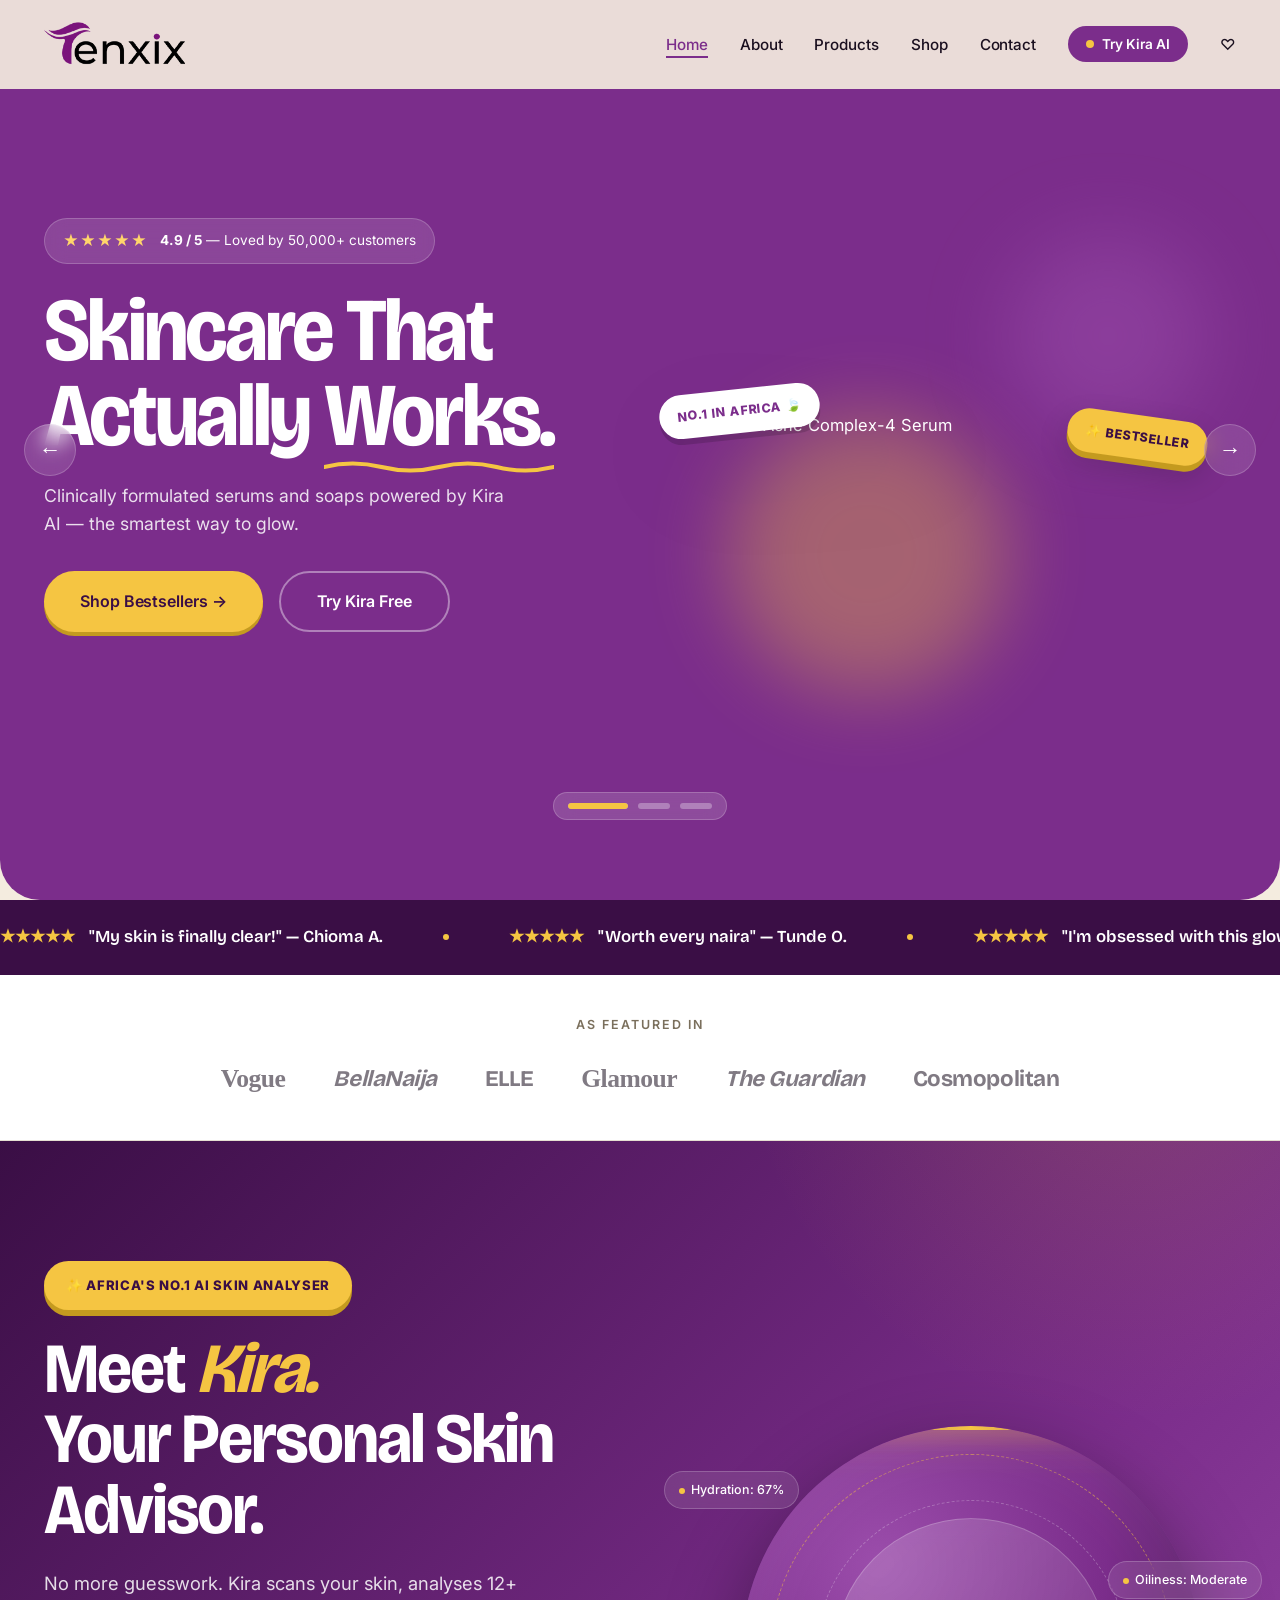
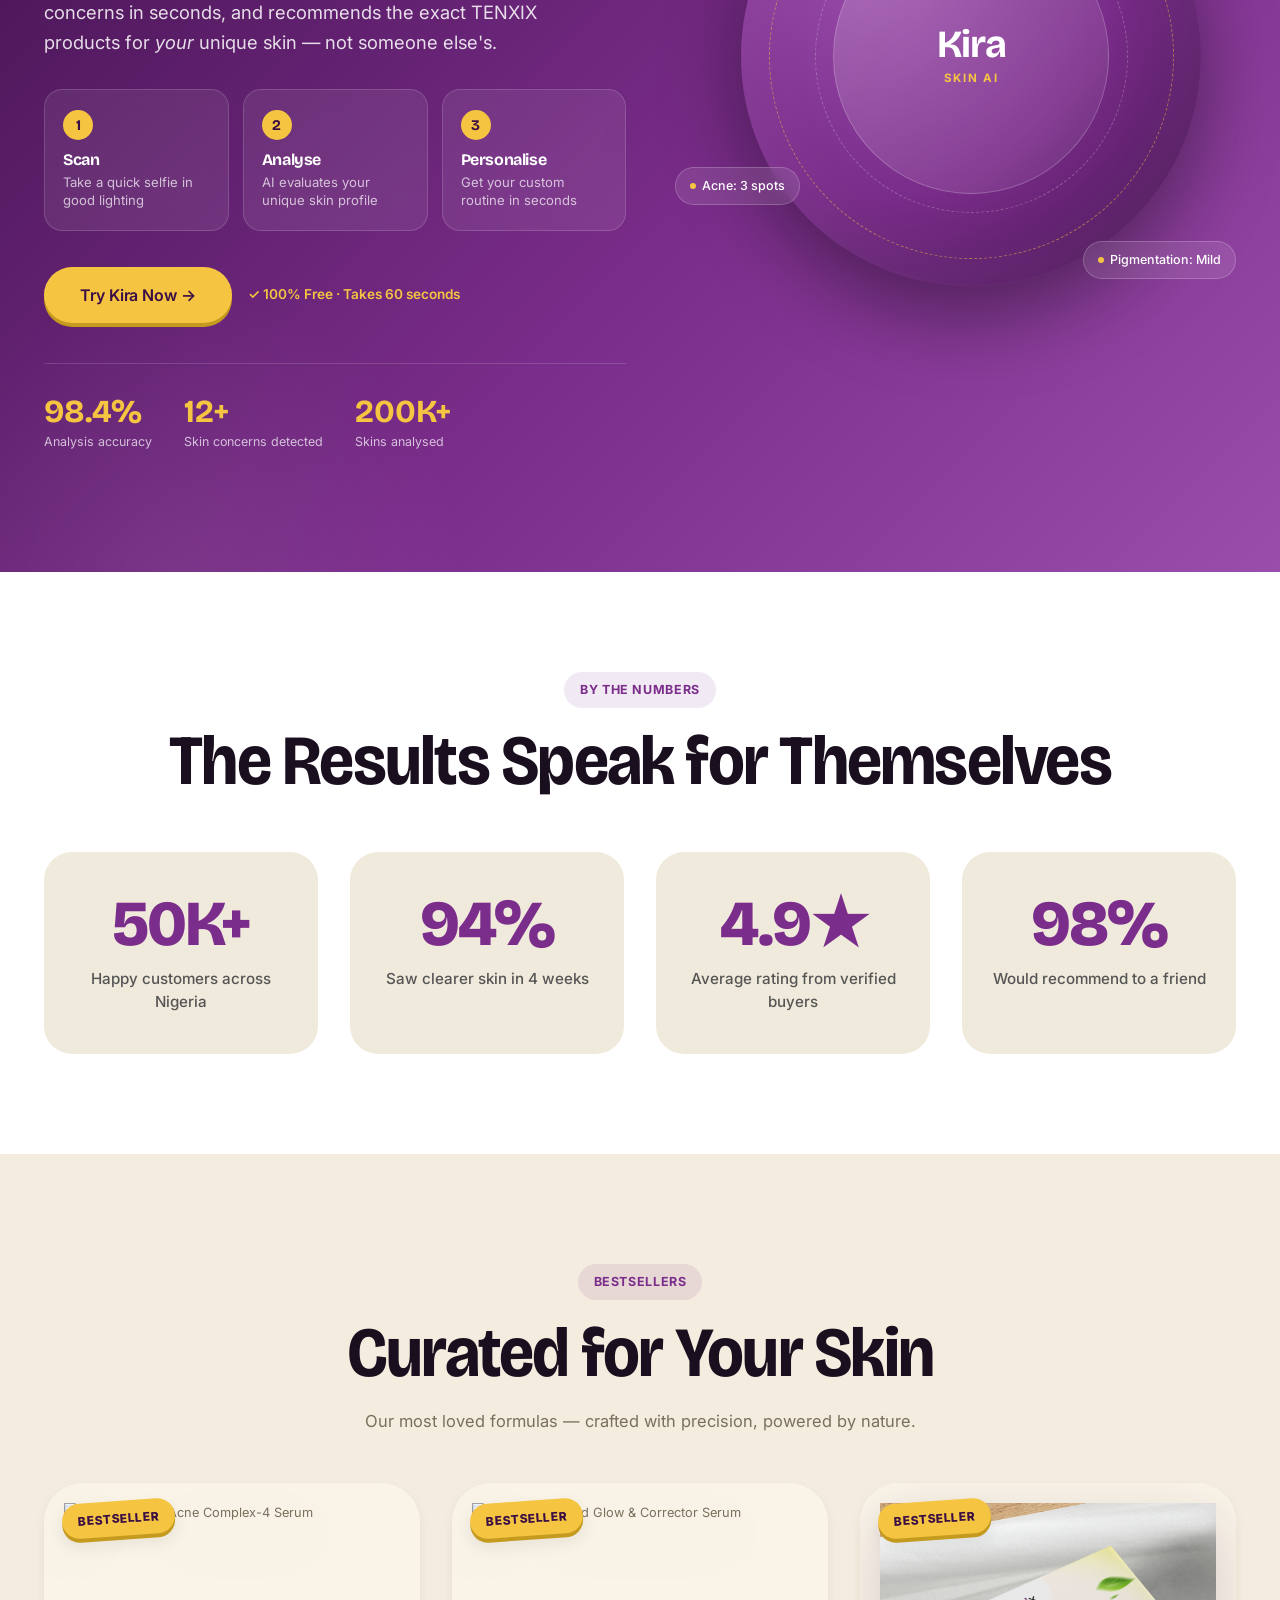
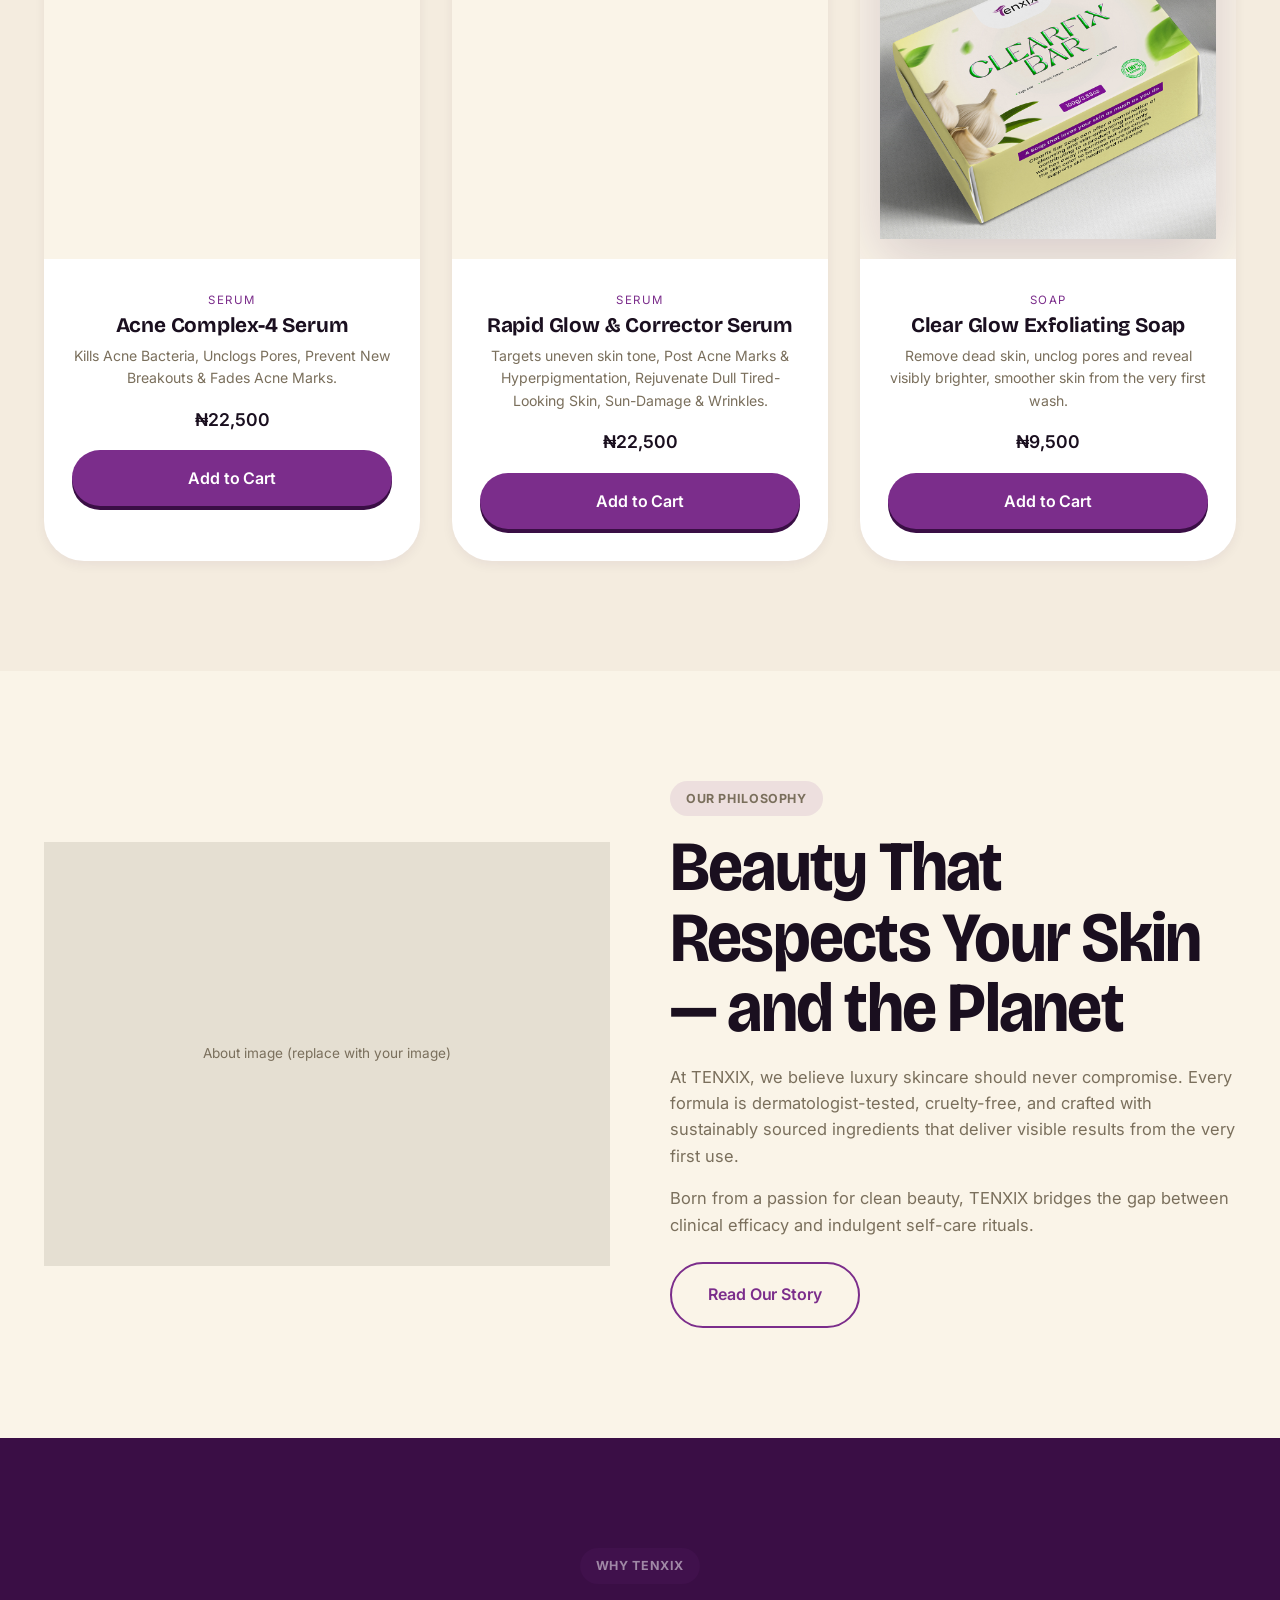
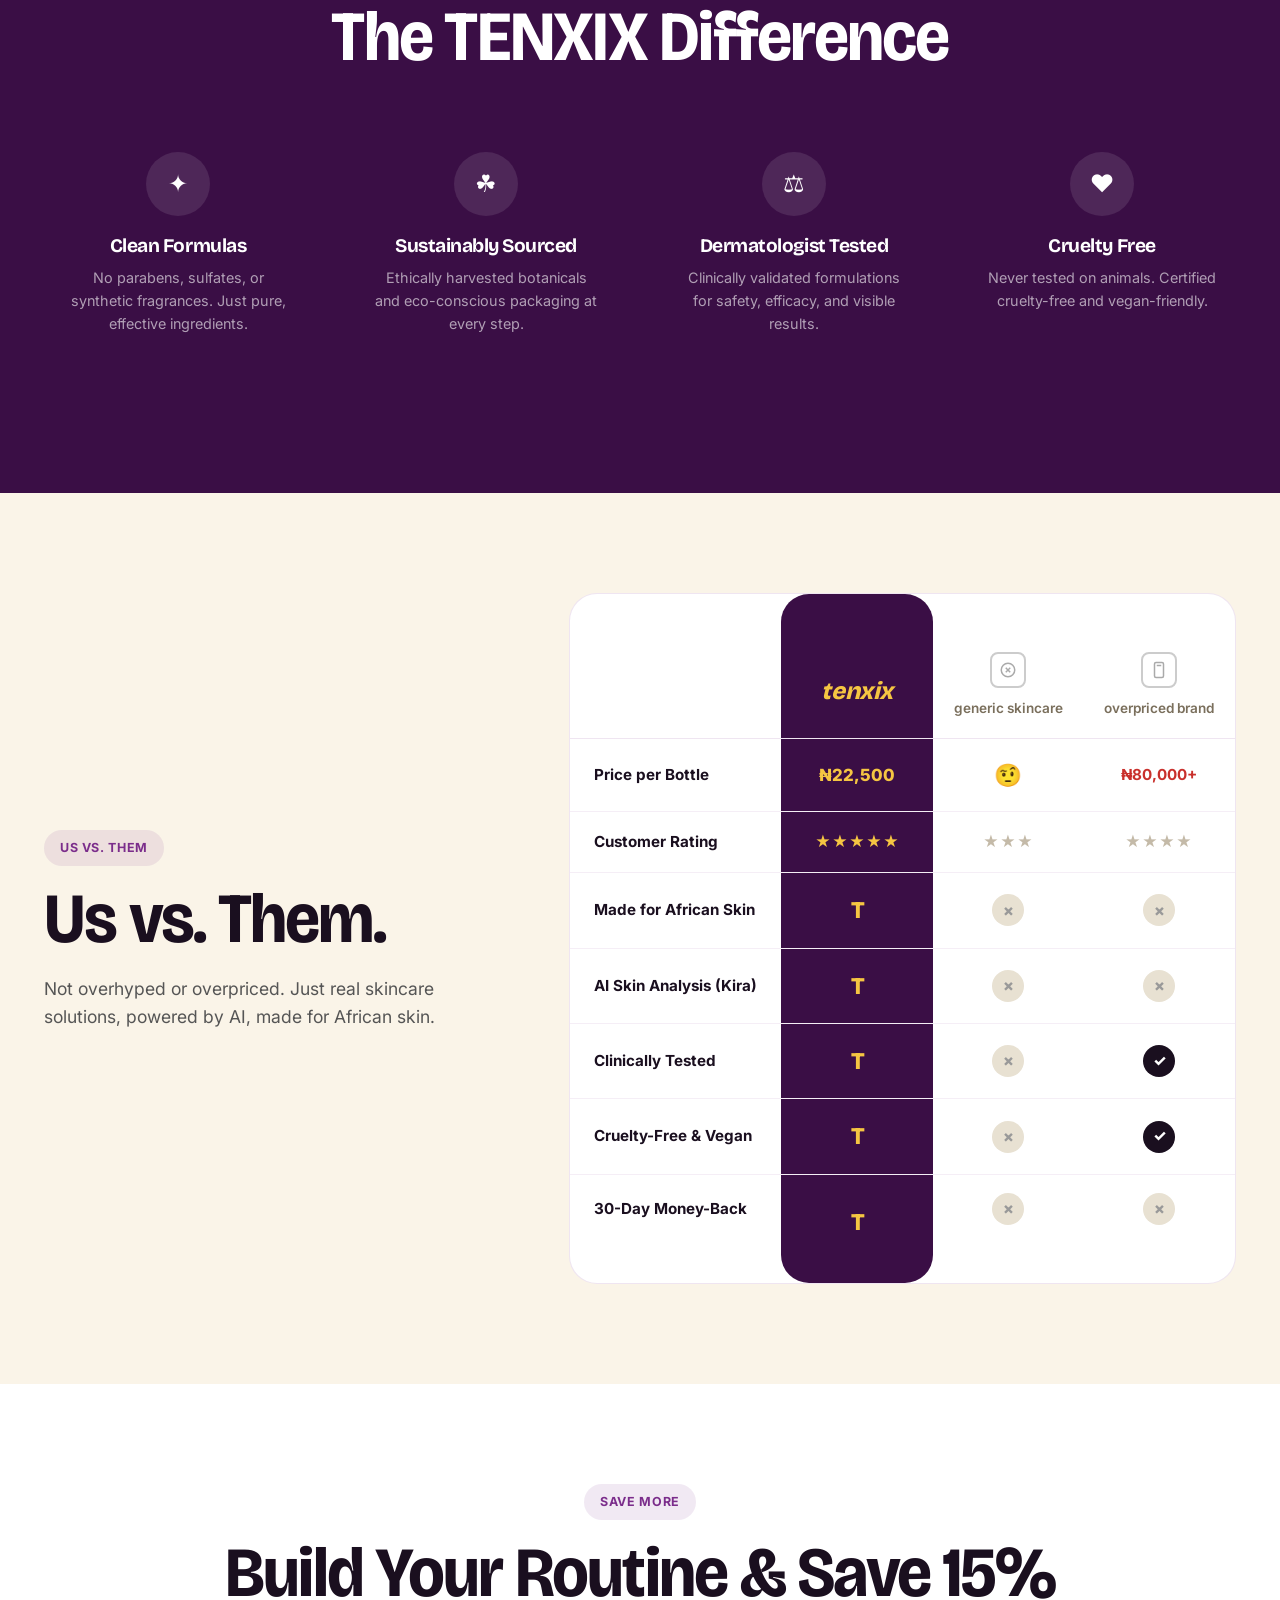
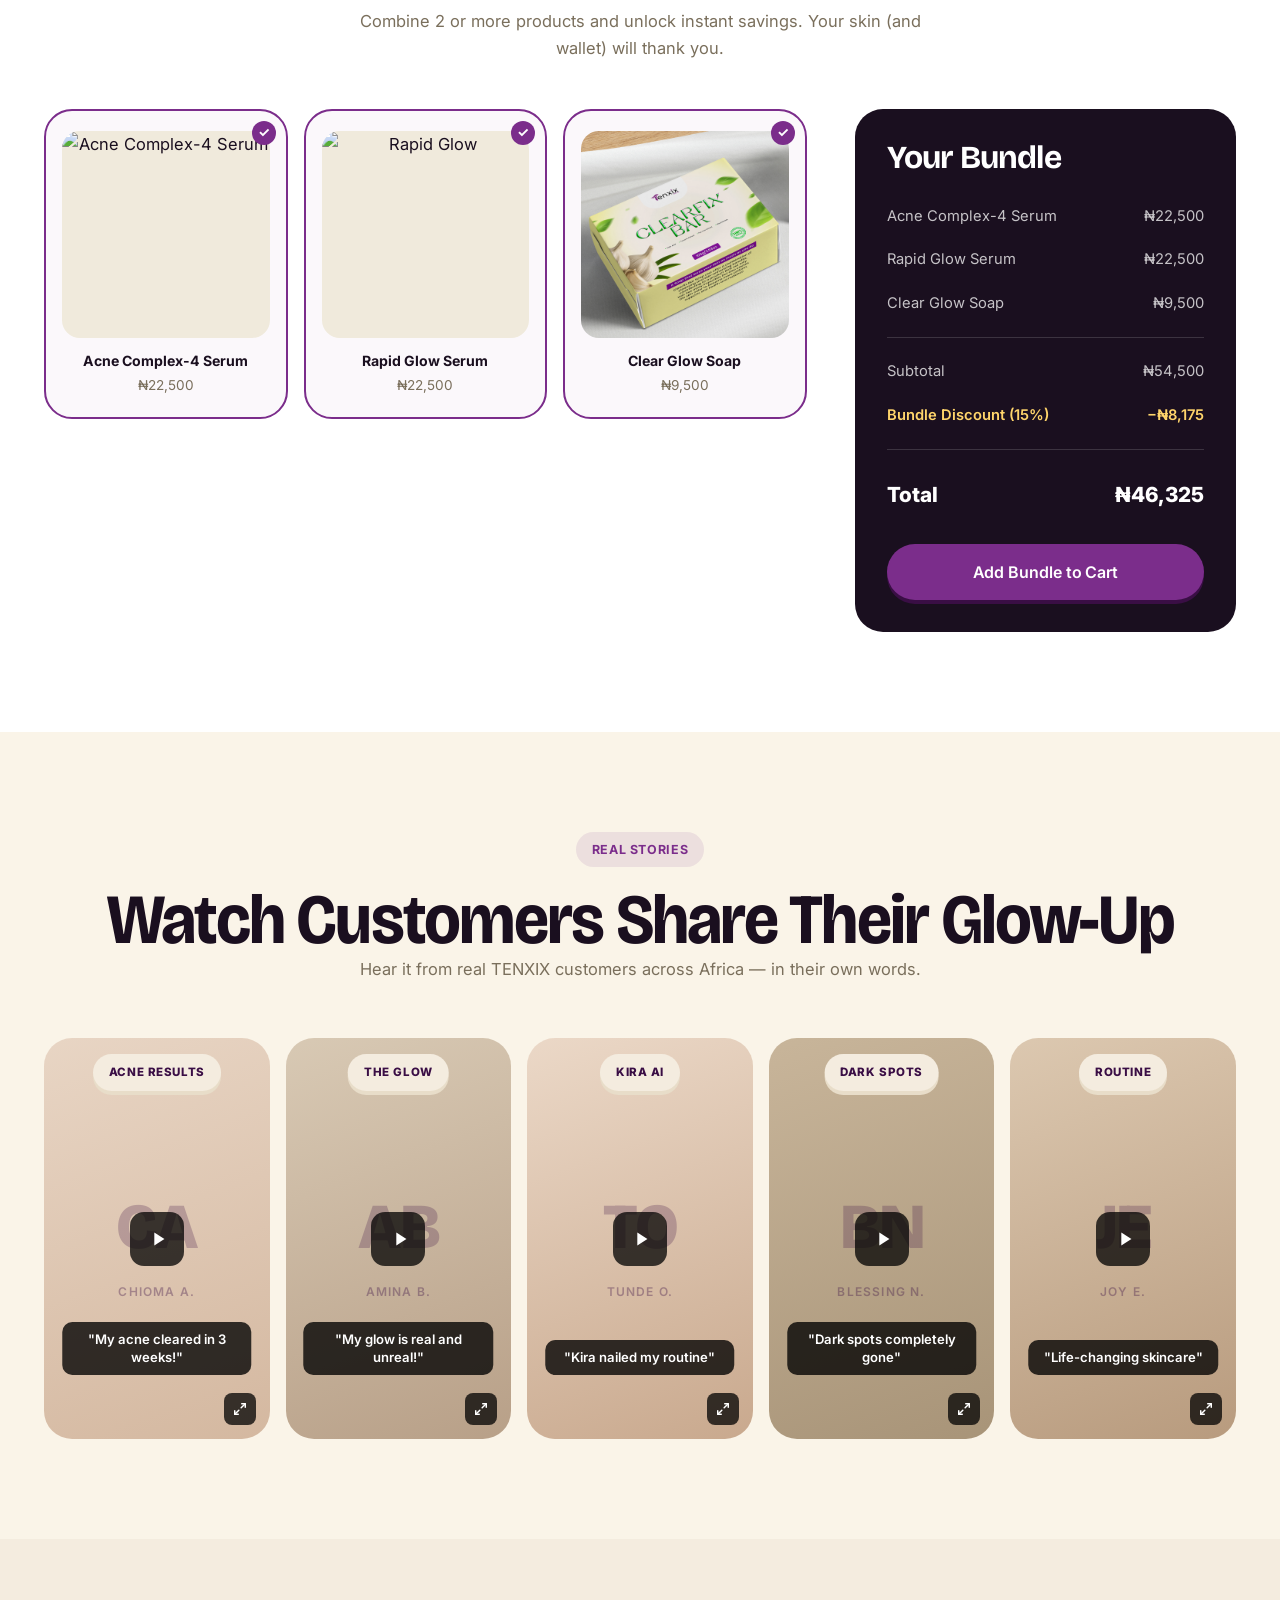
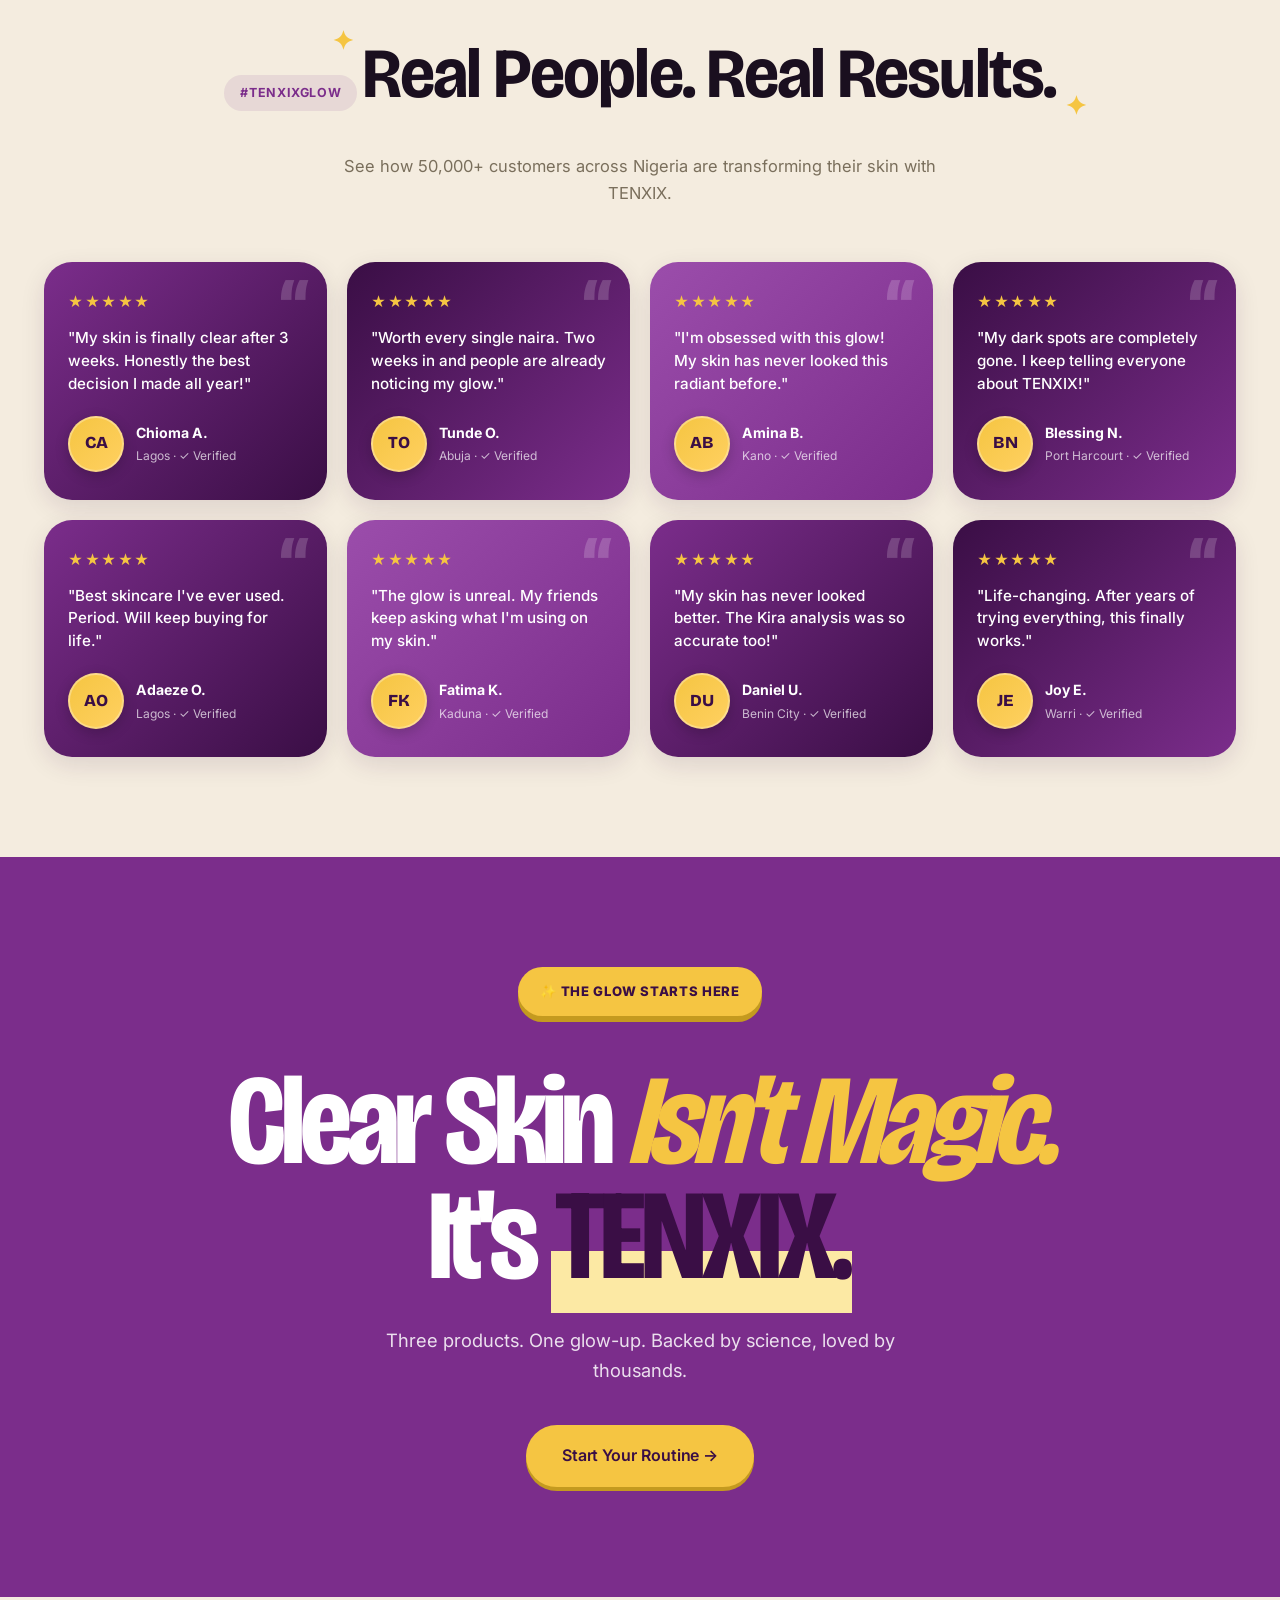
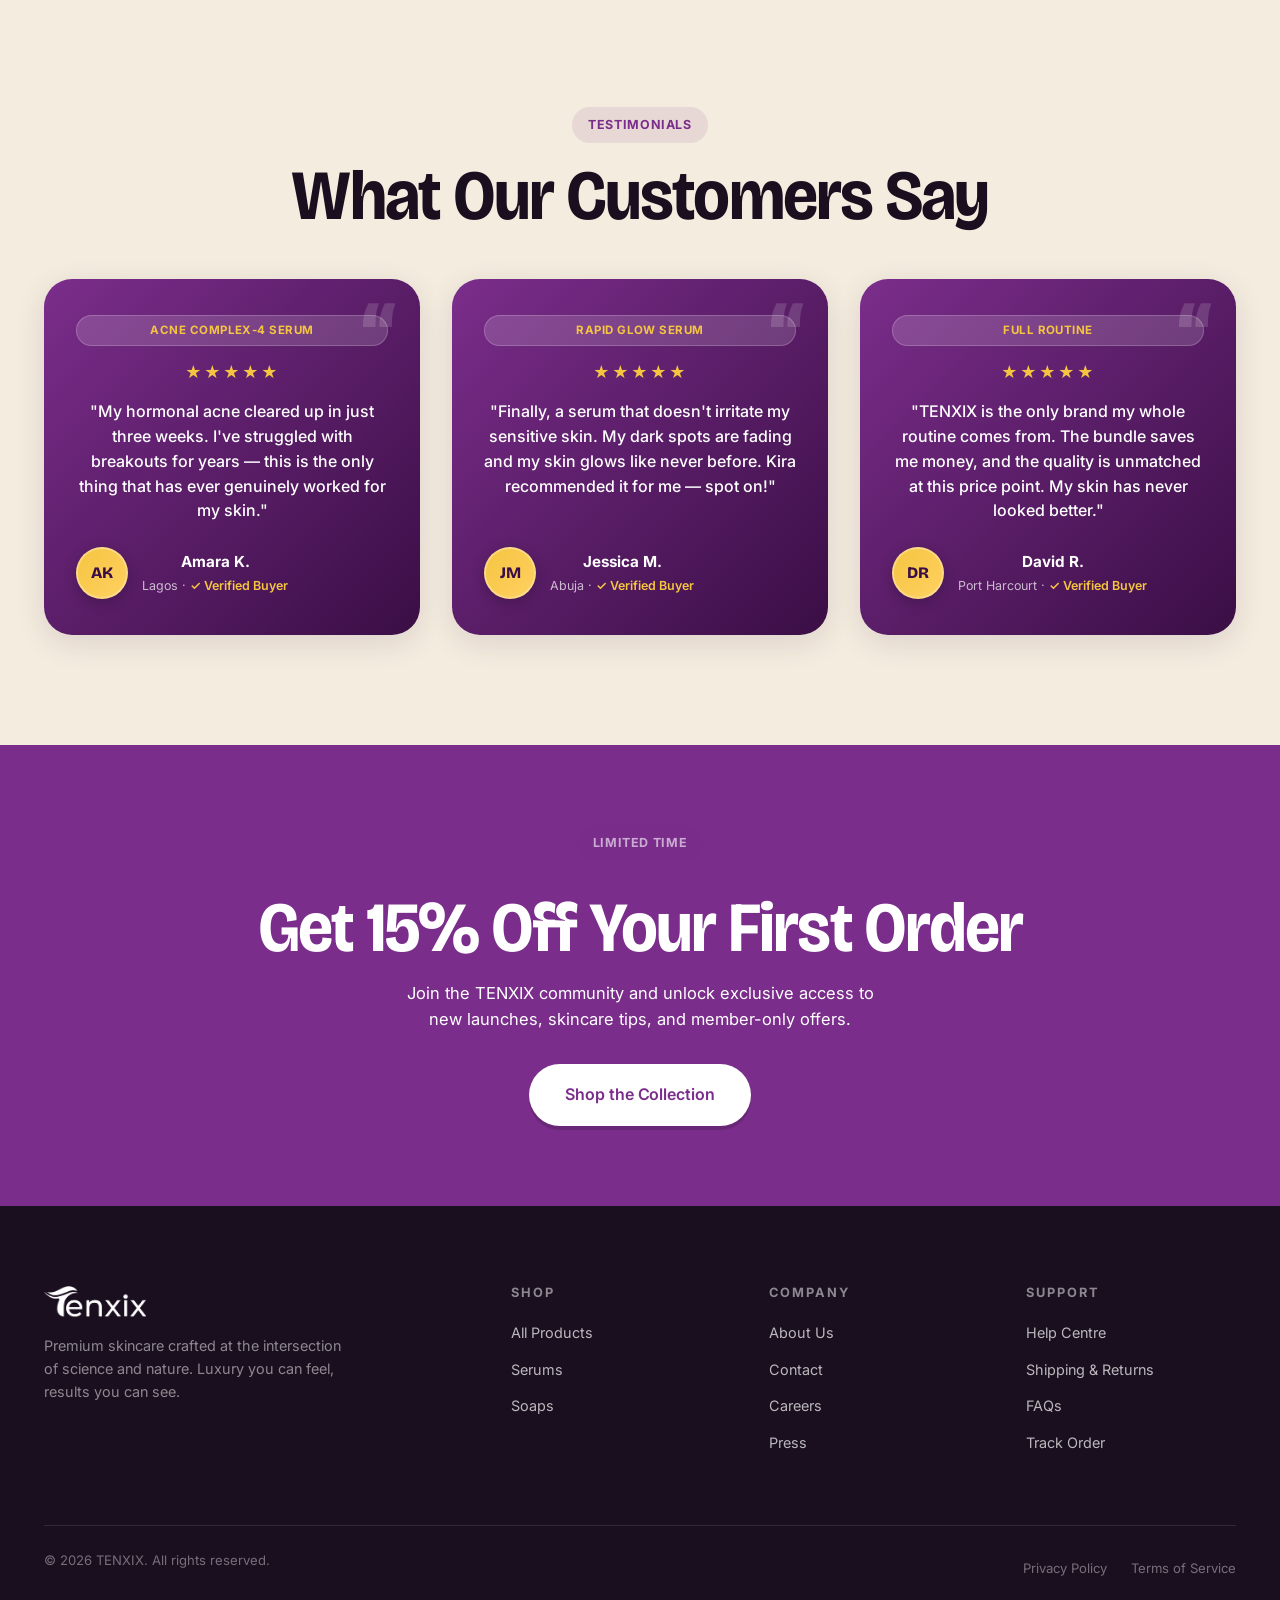
==== index.html @ 17459f5a "Cart redesign: free shipping progress bar, discount banner, secure checkout, trust badges" ====
<!DOCTYPE html>
<html lang="en">
<head>
  <meta charset="UTF-8">
  <meta name="viewport" content="width=device-width, initial-scale=1.0">
  <title>TENXIX — Premium Skincare</title>
  <link rel="preconnect" href="https://fonts.googleapis.com">
  <link rel="preconnect" href="https://fonts.gstatic.com" crossorigin>
  <link href="https://fonts.googleapis.com/css2?family=Bricolage+Grotesque:opsz,wght@12..96,400;12..96,500;12..96,600;12..96,700;12..96,800&family=Inter:wght@400;500;600;700;800&display=swap" rel="stylesheet">
  <link rel="stylesheet" href="assets/css/styles.css">
</head>
<body>

  <!-- ========== NAVBAR ========== -->
  <nav class="navbar">
    <div class="container">
      <a href="index.html" class="nav-logo">
        <img src="assets/images/tenxix-logo.png" alt="TENXIX">
      </a>
      <ul class="nav-links">
        <li><a href="index.html" class="active">Home</a></li>
        <li><a href="about.html">About</a></li>
        <li><a href="products.html">Products</a></li>
        <li><a href="shop.html">Shop</a></li>
        <li><a href="contact.html">Contact</a></li>
        <li><button class="btn-kira" onclick="openKira()"><span class="pulse-dot"></span> Try Kira AI</button></li>
        <li><a href="#" class="nav-cart" onclick="openCart(); return false;">&#9825; <span class="cart-count">0</span></a></li>
      </ul>
      <button class="hamburger" aria-label="Menu">
        <span></span><span></span><span></span>
      </button>
    </div>
  </nav>

  <!-- ========== HERO CAROUSEL ========== -->
  <section class="hero">
    <div class="hero-slides">

      <!-- SLIDE 1 — Brand intro -->
      <div class="hero-slide bg-purple active">
        <div class="container">
          <div class="hero-content">
            <div class="hero-rating">
              <span class="hero-rating-stars">&#9733;&#9733;&#9733;&#9733;&#9733;</span>
              <span class="hero-rating-text"><strong>4.9 / 5</strong> &mdash; Loved by 50,000+ customers</span>
            </div>
            <h1>Skincare That Actually <span class="squiggle-underline">Works.</span></h1>
            <p>Clinically formulated serums and soaps powered by Kira AI &mdash; the smartest way to glow.</p>
            <div class="hero-buttons">
              <a href="shop.html" class="btn btn-yellow">Shop Bestsellers &rarr;</a>
              <button class="btn btn-outline" onclick="openKira()" style="border-color:rgba(255,255,255,0.4);color:#fff;">Try Kira Free</button>
            </div>
          </div>
          <div class="hero-image">
            <div class="hero-blob hero-blob-1"></div>
            <div class="hero-blob hero-blob-2"></div>
            <div class="hero-accent hero-accent-1">&#10024; Bestseller</div>
            <div class="hero-accent hero-accent-2">No.1 in Africa &#127811;</div>
            <img src="assets/images/acne-complex-4-mockup.jpg" alt="TENXIX Acne Complex-4 Serum">
          </div>
        </div>
      </div>

      <!-- SLIDE 2 — Kira AI -->
      <div class="hero-slide bg-deep">
        <div class="container">
          <div class="hero-content">
            <span class="sticker" style="margin-bottom:18px;">&#10024; New &middot; AI-Powered</span>
            <h1>Meet <em style="color:var(--yellow);font-style:italic;">Kira.</em><br>Your Skin's Best Friend.</h1>
            <p>Africa's first AI skin analyser. Scan your skin in 60 seconds &mdash; get your personalised routine instantly.</p>
            <div class="hero-buttons">
              <button class="btn btn-yellow" onclick="openKira()">Analyse My Skin &rarr;</button>
              <a href="about.html" class="btn btn-outline" style="border-color:rgba(255,255,255,0.4);color:#fff;">Learn More</a>
            </div>
          </div>
          <div class="hero-image">
            <div class="hero-blob hero-blob-1" style="background:var(--yellow);opacity:0.25;"></div>
            <div class="hero-blob hero-blob-2"></div>
            <div class="hero-accent hero-accent-1">&#129504; AI Skin Analysis</div>
            <div class="hero-accent hero-accent-2">98.4% Accuracy &#10003;</div>
            <div style="position:relative;z-index:2;width:100%;max-width:460px;aspect-ratio:1;margin:0 auto;">
              <div class="kira-orb" style="position:absolute;inset:0;">
                <div class="kira-scanline"></div>
                <div class="kira-orb-center">
                  <div class="name">Kira</div>
                  <div class="tag">Skin AI</div>
                </div>
              </div>
            </div>
          </div>
        </div>
      </div>

      <!-- SLIDE 3 — Bestseller spotlight -->
      <div class="hero-slide bg-gradient">
        <div class="container">
          <div class="hero-content">
            <span class="sticker cream" style="margin-bottom:18px;">&#127942; #1 Bestseller</span>
            <h1>Your Glow-Up <em style="color:var(--yellow);font-style:italic;">Starts Here.</em></h1>
            <p>The Rapid Glow &amp; Corrector Serum &mdash; fades dark spots, brightens skin tone, and rejuvenates dull skin in just weeks.</p>
            <div class="hero-buttons">
              <a href="products/rapid-glow-corrector-serum.html" class="btn btn-yellow">Shop The Glow &rarr;</a>
              <a href="shop.html" class="btn btn-outline" style="border-color:rgba(255,255,255,0.4);color:#fff;">View All Products</a>
            </div>
          </div>
          <div class="hero-image">
            <div class="hero-blob hero-blob-1"></div>
            <div class="hero-blob hero-blob-2" style="background:var(--yellow);opacity:0.3;"></div>
            <div class="hero-accent hero-accent-1">&#10024; Best Glow Serum</div>
            <div class="hero-accent hero-accent-2">Save 15% Today</div>
            <img src="assets/images/rapid-glow-corrector-mockup.jpg" alt="Rapid Glow Serum">
          </div>
        </div>
      </div>

    </div>

    <!-- Carousel controls -->
    <button class="hero-arrow prev" onclick="heroChange(-1)" aria-label="Previous slide">&larr;</button>
    <button class="hero-arrow next" onclick="heroChange(1)" aria-label="Next slide">&rarr;</button>

    <div class="hero-dots">
      <button class="hero-dot active" onclick="heroGoTo(0)" aria-label="Slide 1"></button>
      <button class="hero-dot" onclick="heroGoTo(1)" aria-label="Slide 2"></button>
      <button class="hero-dot" onclick="heroGoTo(2)" aria-label="Slide 3"></button>
    </div>
  </section>

  <!-- ========== SCROLLING REVIEWS MARQUEE ========== -->
  <div class="marquee">
    <div class="marquee-track">
      <span class="marquee-item"><span class="stars">&#9733;&#9733;&#9733;&#9733;&#9733;</span> "My skin is finally clear!" &mdash; Chioma A.</span>
      <span class="marquee-item"><span class="dot"></span></span>
      <span class="marquee-item"><span class="stars">&#9733;&#9733;&#9733;&#9733;&#9733;</span> "Worth every naira" &mdash; Tunde O.</span>
      <span class="marquee-item"><span class="dot"></span></span>
      <span class="marquee-item"><span class="stars">&#9733;&#9733;&#9733;&#9733;&#9733;</span> "I'm obsessed with this glow" &mdash; Amina B.</span>
      <span class="marquee-item"><span class="dot"></span></span>
      <span class="marquee-item"><span class="stars">&#9733;&#9733;&#9733;&#9733;&#9733;</span> "TENXIX changed my skin" &mdash; Blessing N.</span>
      <span class="marquee-item"><span class="dot"></span></span>
      <span class="marquee-item"><span class="stars">&#9733;&#9733;&#9733;&#9733;&#9733;</span> "Best skincare ever" &mdash; Adaeze O.</span>
      <span class="marquee-item"><span class="dot"></span></span>
      <!-- duplicate for seamless loop -->
      <span class="marquee-item"><span class="stars">&#9733;&#9733;&#9733;&#9733;&#9733;</span> "My skin is finally clear!" &mdash; Chioma A.</span>
      <span class="marquee-item"><span class="dot"></span></span>
      <span class="marquee-item"><span class="stars">&#9733;&#9733;&#9733;&#9733;&#9733;</span> "Worth every naira" &mdash; Tunde O.</span>
      <span class="marquee-item"><span class="dot"></span></span>
      <span class="marquee-item"><span class="stars">&#9733;&#9733;&#9733;&#9733;&#9733;</span> "I'm obsessed with this glow" &mdash; Amina B.</span>
      <span class="marquee-item"><span class="dot"></span></span>
      <span class="marquee-item"><span class="stars">&#9733;&#9733;&#9733;&#9733;&#9733;</span> "TENXIX changed my skin" &mdash; Blessing N.</span>
      <span class="marquee-item"><span class="dot"></span></span>
      <span class="marquee-item"><span class="stars">&#9733;&#9733;&#9733;&#9733;&#9733;</span> "Best skincare ever" &mdash; Adaeze O.</span>
      <span class="marquee-item"><span class="dot"></span></span>
    </div>
  </div>

  <!-- ========== PRESS LOGOS STRIP ========== -->
  <section class="press-strip">
    <div class="container">
      <p class="press-strip-label">As Featured In</p>
      <div class="press-logos">
        <span class="press-logo serif">Vogue</span>
        <span class="press-logo italic">BellaNaija</span>
        <span class="press-logo">ELLE</span>
        <span class="press-logo serif">Glamour</span>
        <span class="press-logo italic">The Guardian</span>
        <span class="press-logo">Cosmopolitan</span>
      </div>
    </div>
  </section>

  <!-- ========== MEET KIRA — AI SKIN ANALYSER ========== -->
  <section class="kira-section">
    <div class="container">
      <div class="kira-grid">
        <div class="kira-content">
          <span class="sticker fade-up">&#10024; Africa's No.1 AI Skin Analyser</span>
          <h2 class="fade-up">Meet <em>Kira.</em><br>Your Personal Skin Advisor.</h2>
          <p class="fade-up">No more guesswork. Kira scans your skin, analyses 12+ concerns in seconds, and recommends the exact TENXIX products for <em>your</em> unique skin &mdash; not someone else's.</p>

          <div class="kira-steps">
            <div class="kira-step fade-up">
              <div class="kira-step-num">1</div>
              <h4>Scan</h4>
              <p>Take a quick selfie in good lighting</p>
            </div>
            <div class="kira-step fade-up">
              <div class="kira-step-num">2</div>
              <h4>Analyse</h4>
              <p>AI evaluates your unique skin profile</p>
            </div>
            <div class="kira-step fade-up">
              <div class="kira-step-num">3</div>
              <h4>Personalise</h4>
              <p>Get your custom routine in seconds</p>
            </div>
          </div>

          <div class="kira-cta-row fade-up">
            <button class="btn btn-yellow" onclick="openKira()">Try Kira Now &rarr;</button>
            <span class="free-tag">&#10003; 100% Free &middot; Takes 60 seconds</span>
          </div>

          <div class="kira-stats fade-up">
            <div>
              <div class="kira-stat-num">98.4%</div>
              <div class="kira-stat-lbl">Analysis accuracy</div>
            </div>
            <div>
              <div class="kira-stat-num">12+</div>
              <div class="kira-stat-lbl">Skin concerns detected</div>
            </div>
            <div>
              <div class="kira-stat-num">200K+</div>
              <div class="kira-stat-lbl">Skins analysed</div>
            </div>
          </div>
        </div>

        <div class="kira-visual fade-up">
          <div class="kira-orb">
            <div class="kira-scanline"></div>
            <div class="kira-orb-center">
              <div class="name">Kira</div>
              <div class="tag">Skin AI</div>
            </div>
          </div>
          <div class="kira-data kira-data-1"><span class="dot"></span>Hydration: 67%</div>
          <div class="kira-data kira-data-2"><span class="dot"></span>Oiliness: Moderate</div>
          <div class="kira-data kira-data-3"><span class="dot"></span>Acne: 3 spots</div>
          <div class="kira-data kira-data-4"><span class="dot"></span>Pigmentation: Mild</div>
        </div>
      </div>
    </div>
  </section>

  <!-- ========== BIG STATS SECTION ========== -->
  <section class="big-stats">
    <div class="container">
      <div class="text-center" style="margin-bottom: 56px;">
        <span class="section-label fade-up">By the Numbers</span>
        <h2 class="fade-up">The Results Speak for Themselves</h2>
      </div>
      <div class="big-stats-grid">
        <div class="big-stat fade-up">
          <div class="big-stat-number">50K+</div>
          <div class="big-stat-label">Happy customers across Nigeria</div>
        </div>
        <div class="big-stat fade-up">
          <div class="big-stat-number">94%</div>
          <div class="big-stat-label">Saw clearer skin in 4 weeks</div>
        </div>
        <div class="big-stat fade-up">
          <div class="big-stat-number">4.9&#9733;</div>
          <div class="big-stat-label">Average rating from verified buyers</div>
        </div>
        <div class="big-stat fade-up">
          <div class="big-stat-number">98%</div>
          <div class="big-stat-label">Would recommend to a friend</div>
        </div>
      </div>
    </div>
  </section>

  <!-- ========== FEATURED PRODUCTS ========== -->
  <section class="section">
    <div class="container text-center">
      <p class="section-label fade-up">Bestsellers</p>
      <h2 class="section-title fade-up">Curated for Your Skin</h2>
      <p class="section-subtitle mx-auto fade-up">Our most loved formulas — crafted with precision, powered by nature.</p>

      <div class="products-grid">

        <div class="product-card fade-up" onclick="window.location='products/acne-complex-4-serum.html'" style="cursor:pointer;">
          <div class="product-image">
            <span class="product-badge">Bestseller</span>
            <img src="assets/images/acne-complex-4-mockup.jpg" alt="Acne Complex-4 Serum">
          </div>
          <div class="product-info">
            <p class="product-category">Serum</p>
            <h3 class="product-name">Acne Complex-4 Serum</h3>
            <p class="product-desc">Kills Acne Bacteria, Unclogs Pores, Prevent New Breakouts &amp; Fades Acne Marks.</p>
            <p class="product-price">&#8358;22,500</p>
            <button class="btn btn-primary" onclick="event.stopPropagation(); addToCart('Acne Complex-4 Serum', 22500)">Add to Cart</button>
          </div>
        </div>

        <div class="product-card fade-up" onclick="window.location='products/rapid-glow-corrector-serum.html'" style="cursor:pointer;">
          <div class="product-image">
            <span class="product-badge">Bestseller</span>
            <img src="assets/images/rapid-glow-corrector-mockup.jpg" alt="Rapid Glow &amp; Corrector Serum">
          </div>
          <div class="product-info">
            <p class="product-category">Serum</p>
            <h3 class="product-name">Rapid Glow &amp; Corrector Serum</h3>
            <p class="product-desc">Targets uneven skin tone, Post Acne Marks &amp; Hyperpigmentation, Rejuvenate Dull Tired-Looking Skin, Sun-Damage &amp; Wrinkles.</p>
            <p class="product-price">&#8358;22,500</p>
            <button class="btn btn-primary" onclick="event.stopPropagation(); addToCart('Rapid Glow & Corrector Serum', 22500)">Add to Cart</button>
          </div>
        </div>

        <div class="product-card fade-up" onclick="window.location='products/clear-glow-exfoliating-soap.html'" style="cursor:pointer;">
          <div class="product-image">
            <span class="product-badge">Bestseller</span>
            <img src="assets/images/clearfix.jpg" alt="Clear Glow Exfoliating Soap">
          </div>
          <div class="product-info">
            <p class="product-category">Soap</p>
            <h3 class="product-name">Clear Glow Exfoliating Soap</h3>
            <p class="product-desc">Remove dead skin, unclog pores and reveal visibly brighter, smoother skin from the very first wash.</p>
            <p class="product-price">&#8358;9,500</p>
            <button class="btn btn-primary" onclick="event.stopPropagation(); addToCart('Clear Glow Exfoliating Soap', 9500)">Add to Cart</button>
          </div>
        </div>

      </div>
    </div>
  </section>

  <!-- ========== ABOUT SNIPPET ========== -->
  <section class="section section-gray">
    <div class="container">
      <div class="about-grid">
        <div class="about-image-placeholder fade-up">About image (replace with your image)</div>
        <div class="about-content fade-up">
          <p class="section-label">Our Philosophy</p>
          <h2>Beauty That Respects Your Skin — and the Planet</h2>
          <p>At TENXIX, we believe luxury skincare should never compromise. Every formula is dermatologist-tested, cruelty-free, and crafted with sustainably sourced ingredients that deliver visible results from the very first use.</p>
          <p>Born from a passion for clean beauty, TENXIX bridges the gap between clinical efficacy and indulgent self-care rituals.</p>
          <a href="about.html" class="btn btn-outline" style="margin-top:8px;">Read Our Story</a>
        </div>
      </div>
    </div>
  </section>

  <!-- ========== VALUES ========== -->
  <section class="section section-dark">
    <div class="container text-center">
      <p class="section-label" style="color:rgba(255,255,255,0.5);">Why TENXIX</p>
      <h2 class="section-title fade-up" style="color:#fff;">The TENXIX Difference</h2>
      <div class="values-grid">
        <div class="value-card fade-up">
          <div class="value-icon">&#10022;</div>
          <h4>Clean Formulas</h4>
          <p>No parabens, sulfates, or synthetic fragrances. Just pure, effective ingredients.</p>
        </div>
        <div class="value-card fade-up">
          <div class="value-icon">&#9752;</div>
          <h4>Sustainably Sourced</h4>
          <p>Ethically harvested botanicals and eco-conscious packaging at every step.</p>
        </div>
        <div class="value-card fade-up">
          <div class="value-icon">&#9878;</div>
          <h4>Dermatologist Tested</h4>
          <p>Clinically validated formulations for safety, efficacy, and visible results.</p>
        </div>
        <div class="value-card fade-up">
          <div class="value-icon">&#9829;</div>
          <h4>Cruelty Free</h4>
          <p>Never tested on animals. Certified cruelty-free and vegan-friendly.</p>
        </div>
      </div>
    </div>
  </section>

  <!-- ========== COMPARISON TABLE ========== -->
  <section class="comparison-section">
    <div class="container">
      <div class="comparison-layout">
        <div class="comparison-text fade-up">
          <span class="section-label">Us vs. Them</span>
          <h2>Us vs. Them.</h2>
          <p>Not overhyped or overpriced. Just real skincare solutions, powered by AI, made for African skin.</p>
        </div>

        <div class="compare-table fade-up">
          <!-- Header Row -->
          <div class="compare-row compare-header">
            <div></div>
            <div class="col-tenxix">
              <span class="compare-brand compare-brand-tenxix">tenxix</span>
            </div>
            <div>
              <span class="compare-brand-other">
                <span class="compare-brand-other-icon">
                  <svg viewBox="0 0 24 24" width="18" height="18" fill="none" stroke="currentColor" stroke-width="2"><circle cx="12" cy="12" r="9"/><line x1="9" y1="9" x2="15" y2="15"/><line x1="15" y1="9" x2="9" y2="15"/></svg>
                </span>
                generic skincare
              </span>
            </div>
            <div>
              <span class="compare-brand-other">
                <span class="compare-brand-other-icon">
                  <svg viewBox="0 0 24 24" width="18" height="18" fill="none" stroke="currentColor" stroke-width="2"><rect x="6" y="2" width="12" height="20" rx="2"/><line x1="9" y1="6" x2="15" y2="6"/></svg>
                </span>
                overpriced brand
              </span>
            </div>
          </div>

          <!-- Price Row -->
          <div class="compare-row">
            <div>Price per Bottle</div>
            <div class="col-tenxix">&#8358;22,500</div>
            <div><span class="compare-emoji">&#129320;</span></div>
            <div><span class="compare-price-red">&#8358;80,000+</span></div>
          </div>

          <!-- Rating Row -->
          <div class="compare-row">
            <div>Customer Rating</div>
            <div class="col-tenxix"><span class="compare-stars-yellow">&#9733;&#9733;&#9733;&#9733;&#9733;</span></div>
            <div><span class="compare-stars-grey">&#9733;&#9733;&#9733;</span></div>
            <div><span class="compare-stars-grey">&#9733;&#9733;&#9733;&#9733;</span></div>
          </div>

          <!-- Made for African Skin -->
          <div class="compare-row">
            <div>Made for African Skin</div>
            <div class="col-tenxix"><span class="compare-tenxix-mark">T</span></div>
            <div><span class="compare-circle compare-no-bg">&times;</span></div>
            <div><span class="compare-circle compare-no-bg">&times;</span></div>
          </div>

          <!-- AI Skin Analysis (Kira) -->
          <div class="compare-row">
            <div>AI Skin Analysis (Kira)</div>
            <div class="col-tenxix"><span class="compare-tenxix-mark">T</span></div>
            <div><span class="compare-circle compare-no-bg">&times;</span></div>
            <div><span class="compare-circle compare-no-bg">&times;</span></div>
          </div>

          <!-- Clinically Tested -->
          <div class="compare-row">
            <div>Clinically Tested</div>
            <div class="col-tenxix"><span class="compare-tenxix-mark">T</span></div>
            <div><span class="compare-circle compare-no-bg">&times;</span></div>
            <div><span class="compare-circle compare-yes-bg">&check;</span></div>
          </div>

          <!-- Cruelty-Free & Vegan -->
          <div class="compare-row">
            <div>Cruelty-Free &amp; Vegan</div>
            <div class="col-tenxix"><span class="compare-tenxix-mark">T</span></div>
            <div><span class="compare-circle compare-no-bg">&times;</span></div>
            <div><span class="compare-circle compare-yes-bg">&check;</span></div>
          </div>

          <!-- 30-Day Money-Back -->
          <div class="compare-row">
            <div>30-Day Money-Back</div>
            <div class="col-tenxix"><span class="compare-tenxix-mark">T</span></div>
            <div><span class="compare-circle compare-no-bg">&times;</span></div>
            <div><span class="compare-circle compare-no-bg">&times;</span></div>
          </div>
        </div>

      </div>
    </div>
  </section>

  <!-- ========== BUNDLE BUILDER ========== -->
  <section class="bundle-section">
    <div class="container">
      <div class="text-center">
        <span class="section-label fade-up">Save More</span>
        <h2 class="fade-up">Build Your Routine &amp; Save 15%</h2>
        <p class="section-subtitle mx-auto fade-up">Combine 2 or more products and unlock instant savings. Your skin (and wallet) will thank you.</p>
      </div>
      <div class="bundle-grid">
        <div class="bundle-products fade-up">
          <div class="bundle-item selected" onclick="toggleBundle(this, 'Acne Complex-4 Serum', 22500)">
            <div class="bundle-item-image"><img src="assets/images/acne-complex-4-mockup.jpg" alt="Acne Complex-4 Serum"></div>
            <div class="bundle-item-name">Acne Complex-4 Serum</div>
            <div class="bundle-item-price">&#8358;22,500</div>
          </div>
          <div class="bundle-item selected" onclick="toggleBundle(this, 'Rapid Glow & Corrector Serum', 22500)">
            <div class="bundle-item-image"><img src="assets/images/rapid-glow-corrector-mockup.jpg" alt="Rapid Glow"></div>
            <div class="bundle-item-name">Rapid Glow Serum</div>
            <div class="bundle-item-price">&#8358;22,500</div>
          </div>
          <div class="bundle-item selected" onclick="toggleBundle(this, 'Clear Glow Exfoliating Soap', 9500)">
            <div class="bundle-item-image"><img src="assets/images/clearfix.jpg" alt="Clear Glow Soap"></div>
            <div class="bundle-item-name">Clear Glow Soap</div>
            <div class="bundle-item-price">&#8358;9,500</div>
          </div>
        </div>
        <div class="bundle-summary fade-up">
          <h3>Your Bundle</h3>
          <div id="bundleRows">
            <div class="bundle-summary-row"><span>Acne Complex-4 Serum</span><span>&#8358;22,500</span></div>
            <div class="bundle-summary-row"><span>Rapid Glow Serum</span><span>&#8358;22,500</span></div>
            <div class="bundle-summary-row"><span>Clear Glow Soap</span><span>&#8358;9,500</span></div>
          </div>
          <div class="bundle-summary-divider"></div>
          <div class="bundle-summary-row"><span>Subtotal</span><span id="bundleSubtotal">&#8358;54,500</span></div>
          <div class="bundle-summary-row discount"><span>Bundle Discount (15%)</span><span id="bundleDiscount">&minus;&#8358;8,175</span></div>
          <div class="bundle-summary-divider"></div>
          <div class="bundle-summary-total"><span>Total</span><span id="bundleTotal">&#8358;46,325</span></div>
          <button class="btn btn-primary" onclick="addBundleToCart()">Add Bundle to Cart</button>
        </div>
      </div>
    </div>
  </section>

  <!-- ========== VIDEO TESTIMONIAL REEL ========== -->
  <section class="video-reel">
    <div class="container">
      <div class="text-center">
        <span class="section-label fade-up">Real Stories</span>
        <h2 class="fade-up">Watch Customers Share Their Glow-Up</h2>
        <p class="section-subtitle mx-auto fade-up">Hear it from real TENXIX customers across Africa &mdash; in their own words.</p>
      </div>
      <div class="video-grid">

        <!-- Video Card 1 -->
        <div class="video-card fade-up" onclick="playVideo(this)">
          <span class="video-card-tag">Acne Results</span>
          <!-- Replace placeholder with: <video src="..." muted loop></video> OR <img class="video-thumb" src="..."> -->
          <div class="video-card-placeholder">CA<span>Chioma A.</span></div>
          <button class="video-card-play" aria-label="Play video">
            <svg viewBox="0 0 24 24"><path d="M8 5v14l11-7z"/></svg>
          </button>
          <div class="video-card-caption">"My acne cleared in 3 weeks!"</div>
          <div class="video-card-expand">
            <svg viewBox="0 0 24 24"><polyline points="15 3 21 3 21 9"></polyline><polyline points="9 21 3 21 3 15"></polyline><line x1="21" y1="3" x2="14" y2="10"></line><line x1="3" y1="21" x2="10" y2="14"></line></svg>
          </div>
        </div>

        <!-- Video Card 2 -->
        <div class="video-card fade-up" onclick="playVideo(this)">
          <span class="video-card-tag">The Glow</span>
          <div class="video-card-placeholder">AB<span>Amina B.</span></div>
          <button class="video-card-play" aria-label="Play video">
            <svg viewBox="0 0 24 24"><path d="M8 5v14l11-7z"/></svg>
          </button>
          <div class="video-card-caption">"My glow is real and unreal!"</div>
          <div class="video-card-expand">
            <svg viewBox="0 0 24 24"><polyline points="15 3 21 3 21 9"></polyline><polyline points="9 21 3 21 3 15"></polyline><line x1="21" y1="3" x2="14" y2="10"></line><line x1="3" y1="21" x2="10" y2="14"></line></svg>
          </div>
        </div>

        <!-- Video Card 3 -->
        <div class="video-card fade-up" onclick="playVideo(this)">
          <span class="video-card-tag">Kira AI</span>
          <div class="video-card-placeholder">TO<span>Tunde O.</span></div>
          <button class="video-card-play" aria-label="Play video">
            <svg viewBox="0 0 24 24"><path d="M8 5v14l11-7z"/></svg>
          </button>
          <div class="video-card-caption">"Kira nailed my routine"</div>
          <div class="video-card-expand">
            <svg viewBox="0 0 24 24"><polyline points="15 3 21 3 21 9"></polyline><polyline points="9 21 3 21 3 15"></polyline><line x1="21" y1="3" x2="14" y2="10"></line><line x1="3" y1="21" x2="10" y2="14"></line></svg>
          </div>
        </div>

        <!-- Video Card 4 -->
        <div class="video-card fade-up" onclick="playVideo(this)">
          <span class="video-card-tag">Dark Spots</span>
          <div class="video-card-placeholder">BN<span>Blessing N.</span></div>
          <button class="video-card-play" aria-label="Play video">
            <svg viewBox="0 0 24 24"><path d="M8 5v14l11-7z"/></svg>
          </button>
          <div class="video-card-caption">"Dark spots completely gone"</div>
          <div class="video-card-expand">
            <svg viewBox="0 0 24 24"><polyline points="15 3 21 3 21 9"></polyline><polyline points="9 21 3 21 3 15"></polyline><line x1="21" y1="3" x2="14" y2="10"></line><line x1="3" y1="21" x2="10" y2="14"></line></svg>
          </div>
        </div>

        <!-- Video Card 5 -->
        <div class="video-card fade-up" onclick="playVideo(this)">
          <span class="video-card-tag">Routine</span>
          <div class="video-card-placeholder">JE<span>Joy E.</span></div>
          <button class="video-card-play" aria-label="Play video">
            <svg viewBox="0 0 24 24"><path d="M8 5v14l11-7z"/></svg>
          </button>
          <div class="video-card-caption">"Life-changing skincare"</div>
          <div class="video-card-expand">
            <svg viewBox="0 0 24 24"><polyline points="15 3 21 3 21 9"></polyline><polyline points="9 21 3 21 3 15"></polyline><line x1="21" y1="3" x2="14" y2="10"></line><line x1="3" y1="21" x2="10" y2="14"></line></svg>
          </div>
        </div>

      </div>
    </div>
  </section>

  <!-- ========== WALL OF LOVE — Lifestyle Photo Grid ========== -->
  <section class="wall-of-love">
    <div class="container">
      <div class="text-center">
        <span class="section-label fade-up">#TENXIXGlow</span>
        <h2 class="fade-up sparkle-wrap">Real People. Real Results.</h2>
        <p class="section-subtitle mx-auto fade-up" style="margin-top:24px;">See how 50,000+ customers across Nigeria are transforming their skin with TENXIX.</p>
      </div>
      <div class="wall-grid">
        <div class="wall-card fade-up">
          <div class="stars">&#9733;&#9733;&#9733;&#9733;&#9733;</div>
          <p class="wall-card-quote">"My skin is finally clear after 3 weeks. Honestly the best decision I made all year!"</p>
          <div class="wall-card-author">
            <div class="wall-card-avatar">
              <!-- Replace with: <img src="assets/images/customer-chioma.jpg" alt="Chioma A."> -->
              CA
            </div>
            <div class="wall-card-meta">
              <p class="name">Chioma A.</p>
              <p class="location">Lagos &middot; &#10003; Verified</p>
            </div>
          </div>
        </div>
        <div class="wall-card fade-up">
          <div class="stars">&#9733;&#9733;&#9733;&#9733;&#9733;</div>
          <p class="wall-card-quote">"Worth every single naira. Two weeks in and people are already noticing my glow."</p>
          <div class="wall-card-author">
            <div class="wall-card-avatar">
              <!-- Replace with: <img src="assets/images/customer-tunde.jpg" alt="Tunde O."> -->
              TO
            </div>
            <div class="wall-card-meta">
              <p class="name">Tunde O.</p>
              <p class="location">Abuja &middot; &#10003; Verified</p>
            </div>
          </div>
        </div>
        <div class="wall-card fade-up">
          <div class="stars">&#9733;&#9733;&#9733;&#9733;&#9733;</div>
          <p class="wall-card-quote">"I'm obsessed with this glow! My skin has never looked this radiant before."</p>
          <div class="wall-card-author">
            <div class="wall-card-avatar">
              <!-- Replace with: <img src="assets/images/customer-amina.jpg" alt="Amina B."> -->
              AB
            </div>
            <div class="wall-card-meta">
              <p class="name">Amina B.</p>
              <p class="location">Kano &middot; &#10003; Verified</p>
            </div>
          </div>
        </div>
        <div class="wall-card fade-up">
          <div class="stars">&#9733;&#9733;&#9733;&#9733;&#9733;</div>
          <p class="wall-card-quote">"My dark spots are completely gone. I keep telling everyone about TENXIX!"</p>
          <div class="wall-card-author">
            <div class="wall-card-avatar">
              <!-- Replace with: <img src="assets/images/customer-blessing.jpg" alt="Blessing N."> -->
              BN
            </div>
            <div class="wall-card-meta">
              <p class="name">Blessing N.</p>
              <p class="location">Port Harcourt &middot; &#10003; Verified</p>
            </div>
          </div>
        </div>
        <div class="wall-card fade-up">
          <div class="stars">&#9733;&#9733;&#9733;&#9733;&#9733;</div>
          <p class="wall-card-quote">"Best skincare I've ever used. Period. Will keep buying for life."</p>
          <div class="wall-card-author">
            <div class="wall-card-avatar">
              <!-- Replace with: <img src="assets/images/customer-adaeze.jpg" alt="Adaeze O."> -->
              AO
            </div>
            <div class="wall-card-meta">
              <p class="name">Adaeze O.</p>
              <p class="location">Lagos &middot; &#10003; Verified</p>
            </div>
          </div>
        </div>
        <div class="wall-card fade-up">
          <div class="stars">&#9733;&#9733;&#9733;&#9733;&#9733;</div>
          <p class="wall-card-quote">"The glow is unreal. My friends keep asking what I'm using on my skin."</p>
          <div class="wall-card-author">
            <div class="wall-card-avatar">
              <!-- Replace with: <img src="assets/images/customer-fatima.jpg" alt="Fatima K."> -->
              FK
            </div>
            <div class="wall-card-meta">
              <p class="name">Fatima K.</p>
              <p class="location">Kaduna &middot; &#10003; Verified</p>
            </div>
          </div>
        </div>
        <div class="wall-card fade-up">
          <div class="stars">&#9733;&#9733;&#9733;&#9733;&#9733;</div>
          <p class="wall-card-quote">"My skin has never looked better. The Kira analysis was so accurate too!"</p>
          <div class="wall-card-author">
            <div class="wall-card-avatar">
              <!-- Replace with: <img src="assets/images/customer-daniel.jpg" alt="Daniel U."> -->
              DU
            </div>
            <div class="wall-card-meta">
              <p class="name">Daniel U.</p>
              <p class="location">Benin City &middot; &#10003; Verified</p>
            </div>
          </div>
        </div>
        <div class="wall-card fade-up">
          <div class="stars">&#9733;&#9733;&#9733;&#9733;&#9733;</div>
          <p class="wall-card-quote">"Life-changing. After years of trying everything, this finally works."</p>
          <div class="wall-card-author">
            <div class="wall-card-avatar">
              <!-- Replace with: <img src="assets/images/customer-joy.jpg" alt="Joy E."> -->
              JE
            </div>
            <div class="wall-card-meta">
              <p class="name">Joy E.</p>
              <p class="location">Warri &middot; &#10003; Verified</p>
            </div>
          </div>
        </div>
      </div>
    </div>
  </section>

  <!-- ========== BIG DISPLAY HEADLINE ========== -->
  <section class="section section-purple" style="text-align:center;">
    <div class="container">
      <span class="sticker fade-up" style="margin-bottom:24px;">&#10024; The Glow Starts Here</span>
      <h2 class="headline-massive fade-up" style="color:#fff;margin: 24px 0 32px;">Clear Skin <em>Isn't Magic.</em><br>It's <span class="highlight-yellow" style="color:var(--purple-deep);">TENXIX.</span></h2>
      <p class="fade-up" style="color:rgba(255,255,255,0.85);max-width:600px;margin:0 auto 40px;font-size:1.15rem;">Three products. One glow-up. Backed by science, loved by thousands.</p>
      <a href="shop.html" class="btn btn-yellow fade-up">Start Your Routine &rarr;</a>
    </div>
  </section>

  <!-- ========== TESTIMONIALS ========== -->
  <section class="section">
    <div class="container text-center">
      <p class="section-label fade-up">Testimonials</p>
      <h2 class="section-title fade-up">What Our Customers Say</h2>

      <div class="testimonials-grid">
        <div class="testimonial-card fade-up">
          <span class="testimonial-product-tag">Acne Complex-4 Serum</span>
          <div class="testimonial-stars">&#9733;&#9733;&#9733;&#9733;&#9733;</div>
          <p class="testimonial-text">"My hormonal acne cleared up in just three weeks. I've struggled with breakouts for years &mdash; this is the only thing that has ever genuinely worked for my skin."</p>
          <div class="testimonial-meta">
            <div class="testimonial-avatar">
              <!-- Replace with: <img src="assets/images/customer-amara.jpg" alt="Amara K."> -->
              AK
            </div>
            <div>
              <p class="testimonial-author">Amara K.</p>
              <p class="testimonial-role">Lagos &middot; <span class="verified">&#10003; Verified Buyer</span></p>
            </div>
          </div>
        </div>
        <div class="testimonial-card fade-up">
          <span class="testimonial-product-tag">Rapid Glow Serum</span>
          <div class="testimonial-stars">&#9733;&#9733;&#9733;&#9733;&#9733;</div>
          <p class="testimonial-text">"Finally, a serum that doesn't irritate my sensitive skin. My dark spots are fading and my skin glows like never before. Kira recommended it for me &mdash; spot on!"</p>
          <div class="testimonial-meta">
            <div class="testimonial-avatar">
              <!-- Replace with: <img src="assets/images/customer-jessica.jpg" alt="Jessica M."> -->
              JM
            </div>
            <div>
              <p class="testimonial-author">Jessica M.</p>
              <p class="testimonial-role">Abuja &middot; <span class="verified">&#10003; Verified Buyer</span></p>
            </div>
          </div>
        </div>
        <div class="testimonial-card fade-up">
          <span class="testimonial-product-tag">Full Routine</span>
          <div class="testimonial-stars">&#9733;&#9733;&#9733;&#9733;&#9733;</div>
          <p class="testimonial-text">"TENXIX is the only brand my whole routine comes from. The bundle saves me money, and the quality is unmatched at this price point. My skin has never looked better."</p>
          <div class="testimonial-meta">
            <div class="testimonial-avatar">
              <!-- Replace with: <img src="assets/images/customer-david.jpg" alt="David R."> -->
              DR
            </div>
            <div>
              <p class="testimonial-author">David R.</p>
              <p class="testimonial-role">Port Harcourt &middot; <span class="verified">&#10003; Verified Buyer</span></p>
            </div>
          </div>
        </div>
      </div>
    </div>
  </section>

  <!-- ========== CTA BANNER ========== -->
  <section class="section-purple cta-banner">
    <div class="container">
      <p class="section-label fade-up" style="color:rgba(255,255,255,0.6);">Limited Time</p>
      <h2 class="fade-up">Get 15% Off Your First Order</h2>
      <p class="fade-up">Join the TENXIX community and unlock exclusive access to new launches, skincare tips, and member-only offers.</p>
      <a href="shop.html" class="btn btn-white fade-up">Shop the Collection</a>
    </div>
  </section>

  <!-- ========== FOOTER ========== -->
  <footer class="footer">
    <div class="container">
      <div class="footer-grid">
        <div class="footer-brand">
          <img src="assets/images/tenxix-logo.png" alt="TENXIX">
          <p>Premium skincare crafted at the intersection of science and nature. Luxury you can feel, results you can see.</p>
        </div>
        <div>
          <h4>Shop</h4>
          <ul>
            <li><a href="products.html">All Products</a></li>
            <li><a href="shop.html">Serums</a></li>
            <li><a href="shop.html">Soaps</a></li>
          </ul>
        </div>
        <div>
          <h4>Company</h4>
          <ul>
            <li><a href="about.html">About Us</a></li>
            <li><a href="contact.html">Contact</a></li>
            <li><a href="#">Careers</a></li>
            <li><a href="#">Press</a></li>
          </ul>
        </div>
        <div>
          <h4>Support</h4>
          <ul>
            <li><a href="contact.html">Help Centre</a></li>
            <li><a href="#">Shipping & Returns</a></li>
            <li><a href="#">FAQs</a></li>
            <li><a href="#">Track Order</a></li>
          </ul>
        </div>
      </div>
      <div class="footer-bottom">
        <p>&copy; 2026 TENXIX. All rights reserved.</p>
        <div class="footer-bottom-links">
          <a href="#">Privacy Policy</a>
          <a href="#">Terms of Service</a>
        </div>
      </div>
    </div>
  </footer>

  <!-- Kira AI Modal -->
  <div class="kira-modal-overlay" onclick="closeKira()"></div>
  <div class="kira-modal" role="dialog" aria-label="Kira Skin Analyser">
    <div class="kira-modal-header">
      <div class="kira-modal-title">
        <div class="kira-modal-title-icon">K</div>
        <div class="kira-modal-title-text">
          <h3>Kira &mdash; AI Skin Analyser</h3>
          <p>Africa's smartest skincare advisor</p>
        </div>
      </div>
      <button class="kira-modal-close" onclick="closeKira()" aria-label="Close">&times;</button>
    </div>
    <div class="kira-modal-body">
      <div class="kira-modal-loading">
        <div class="kira-loader"></div>
        <p>Loading Kira&hellip;</p>
      </div>
      <iframe data-src="https://scan.tenxix.com" allow="camera; microphone" title="Kira Skin Analyser"></iframe>
    </div>
  </div>

  <!-- Cart Sidebar -->
  <div class="cart-overlay"></div>
  <div class="cart-sidebar">
    <div class="cart-header">
      <h3>Your Cart (<span class="cart-count-text">0</span>)</h3>
      <button class="cart-close" aria-label="Close cart">&times;</button>
    </div>
    <div class="cart-progress">
      <p class="cart-progress-text">Add <strong>&#8358;<span class="cart-progress-remaining">30,000</span></strong> more for <strong>FREE SHIPPING</strong></p>
      <div class="cart-progress-bar"><div class="cart-progress-fill"></div></div>
    </div>
    <div class="cart-discount-banner">
      <span class="cart-discount-banner-icon">&check;</span>
      Limited Time Discount Auto-Applied
    </div>
    <div class="cart-items"></div>
    <div class="cart-footer">
      <div class="cart-total">
        <span>Subtotal</span>
        <span class="cart-total-amount">&#8358;0</span>
      </div>
      <button class="btn btn-primary cart-checkout-btn">
        <svg viewBox="0 0 24 24" fill="currentColor"><path d="M18 8h-1V6c0-2.76-2.24-5-5-5S7 3.24 7 6v2H6c-1.1 0-2 .9-2 2v10c0 1.1.9 2 2 2h12c1.1 0 2-.9 2-2V10c0-1.1-.9-2-2-2zm-6 9c-1.1 0-2-.9-2-2s.9-2 2-2 2 .9 2 2-.9 2-2 2zm3.1-9H8.9V6c0-1.71 1.39-3.1 3.1-3.1 1.71 0 3.1 1.39 3.1 3.1v2z"/></svg>
        Secure Checkout
      </button>
      <div class="cart-trust">
        <div class="cart-trust-item">
          <span class="cart-trust-item-icon"><svg viewBox="0 0 24 24" stroke-linecap="round" stroke-linejoin="round"><polygon points="12 2 15.09 8.26 22 9.27 17 14.14 18.18 21.02 12 17.77 5.82 21.02 7 14.14 2 9.27 8.91 8.26 12 2"/></svg></span>
          4.9 Stars<br>50K+ reviews
        </div>
        <div class="cart-trust-item">
          <span class="cart-trust-item-icon"><svg viewBox="0 0 24 24" stroke-linecap="round" stroke-linejoin="round"><path d="M21 12a9 9 0 1 1-3.5-7.1"/><polyline points="21 4 21 12 13 12"/></svg></span>
          30-day<br>guarantee
        </div>
        <div class="cart-trust-item">
          <span class="cart-trust-item-icon"><svg viewBox="0 0 24 24" stroke-linecap="round" stroke-linejoin="round"><rect x="3" y="11" width="18" height="11" rx="2"/><path d="M7 11V7a5 5 0 0 1 10 0v4"/></svg></span>
          Secure<br>checkout
        </div>
      </div>
    </div>
  </div>

  <script src="assets/js/main.js"></script>
</body>
</html>
---- assets/css/styles.css ----
/* ============================================
   TENXIX — Premium Skincare Brand
   Global Stylesheet
   ============================================ */

/* ---------- Reset & Base ---------- */
*, *::before, *::after {
  margin: 0;
  padding: 0;
  box-sizing: border-box;
}

:root {
  --purple: #7B2D8B;
  --purple-light: #9B4DAB;
  --purple-dark: #5A1D6B;
  --purple-deep: #3A0E45;
  --black: #1A0F1F;
  --cream: #F4ECDF;
  --cream-light: #FAF4E8;
  --cream-dark: #E8DDC9;
  --white: #FFFFFF;
  --yellow: #F5C542;
  --yellow-soft: #FCE9A4;
  --gray: #E5DFD2;
  --gray-light: #F0EADC;
  --gray-dark: #7A6F5C;
  --font-heading: 'Bricolage Grotesque', sans-serif;
  --font-body: 'Inter', sans-serif;
  --max-width: 1240px;
  --transition: 0.3s cubic-bezier(0.4, 0, 0.2, 1);
  --radius-sm: 12px;
  --radius: 18px;
  --radius-lg: 28px;
  --radius-xl: 40px;
  --shadow-sm: 0 4px 12px rgba(58,14,69,0.06);
  --shadow: 0 10px 35px rgba(58,14,69,0.08);
  --shadow-lg: 0 25px 70px rgba(58,14,69,0.12);
}

html {
  scroll-behavior: smooth;
}

body {
  font-family: var(--font-body);
  background: var(--cream);
  color: var(--black);
  line-height: 1.6;
  font-size: 16.5px;
  -webkit-font-smoothing: antialiased;
}

a {
  text-decoration: none;
  color: inherit;
  transition: color var(--transition);
}

ul { list-style: none; }
img { max-width: 100%; display: block; }

.container {
  max-width: var(--max-width);
  margin: 0 auto;
  padding: 0 24px;
}

/* ---------- Typography ---------- */
h1, h2, h3, h4 {
  font-family: var(--font-heading);
  font-weight: 700;
  line-height: 1.05;
  letter-spacing: -0.025em;
  font-stretch: 100%;
}

h1 { font-size: clamp(3.2rem, 8vw, 7rem); font-weight: 700; font-stretch: 90%; line-height: 0.95; }
h2 { font-size: clamp(2.4rem, 5.5vw, 4.4rem); font-weight: 700; font-stretch: 92%; line-height: 1; }
h3 { font-size: clamp(1.5rem, 2.6vw, 2rem); font-weight: 700; }
h4 { font-size: 1.25rem; font-weight: 700; }

p { margin-bottom: 1rem; }

.section-label {
  display: inline-block;
  font-family: var(--font-body);
  text-transform: uppercase;
  letter-spacing: 0.05em;
  font-size: 0.78rem;
  color: var(--purple);
  margin-bottom: 18px;
  font-weight: 700;
  background: rgba(123,45,139,0.1);
  padding: 8px 16px;
  border-radius: 999px;
}

.section-title {
  margin-bottom: 20px;
}

.section-subtitle {
  color: var(--gray-dark);
  max-width: 600px;
  margin-bottom: 40px;
}

/* ---------- Buttons ---------- */
.btn {
  display: inline-flex;
  align-items: center;
  justify-content: center;
  gap: 8px;
  padding: 18px 36px;
  font-family: var(--font-body);
  font-size: 1rem;
  font-weight: 600;
  letter-spacing: -0.005em;
  text-transform: none;
  border: none;
  border-radius: 999px;
  cursor: pointer;
  transition: all var(--transition);
  white-space: nowrap;
}

.btn-primary {
  background: var(--purple);
  color: #fff;
  box-shadow: 0 4px 0 var(--purple-deep);
}
.btn-primary:hover {
  background: var(--purple-dark);
  transform: translateY(-2px);
  box-shadow: 0 6px 0 var(--purple-deep);
}
.btn-primary:active {
  transform: translateY(2px);
  box-shadow: 0 0 0 var(--purple-deep);
}

.btn-outline {
  background: transparent;
  color: var(--purple);
  border: 2px solid var(--purple);
}
.btn-outline:hover {
  background: var(--purple);
  color: #fff;
}

.btn-dark {
  background: var(--black);
  color: #fff;
}
.btn-dark:hover {
  background: #222;
  transform: translateY(-2px);
}

.btn-white {
  background: #fff;
  color: var(--purple);
  box-shadow: 0 4px 0 rgba(0,0,0,0.15);
}
.btn-white:hover {
  background: var(--cream-light);
  transform: translateY(-2px);
  box-shadow: 0 6px 0 rgba(0,0,0,0.18);
}

.btn-yellow {
  background: var(--yellow);
  color: var(--purple-deep);
  box-shadow: 0 4px 0 #C49A1F;
}
.btn-yellow:hover {
  background: #FFD060;
  transform: translateY(-2px);
  box-shadow: 0 6px 0 #C49A1F;
}

/* ---------- Navigation ---------- */
.navbar {
  position: fixed;
  top: 0;
  left: 0;
  width: 100%;
  z-index: 1000;
  background: rgba(244, 236, 223, 0.92);
  backdrop-filter: blur(20px);
  border-bottom: 1px solid transparent;
  transition: border-color var(--transition), box-shadow var(--transition), background var(--transition);
}
.navbar.scrolled {
  background: rgba(244, 236, 223, 0.98);
  border-bottom-color: rgba(123,45,139,0.1);
}

.navbar .container {
  display: flex;
  align-items: center;
  justify-content: space-between;
  height: 88px;
  padding-top: 16px;
  padding-bottom: 16px;
}

.nav-logo {
  display: flex;
  align-items: center;
  flex-shrink: 0;
  height: 100%;
}
.nav-logo img {
  height: auto;
  max-height: 44px;
  width: auto;
  max-width: 160px;
  object-fit: contain;
  display: block;
}

.nav-links {
  display: flex;
  gap: 32px;
  align-items: center;
}

.nav-links a {
  font-size: 0.95rem;
  font-weight: 500;
  letter-spacing: -0.005em;
  text-transform: none;
  color: var(--black);
  position: relative;
}
.nav-links a::after {
  content: '';
  position: absolute;
  bottom: -4px;
  left: 0;
  width: 0;
  height: 1.5px;
  background: var(--purple);
  transition: width var(--transition);
}
.nav-links a:hover::after,
.nav-links a.active::after {
  width: 100%;
}
.nav-links a:hover,
.nav-links a.active {
  color: var(--purple);
}

.nav-cart {
  position: relative;
  font-size: 1.2rem;
}
.cart-count {
  position: absolute;
  top: -8px;
  right: -10px;
  background: var(--purple);
  color: #fff;
  font-size: 0.65rem;
  width: 18px;
  height: 18px;
  border-radius: 50%;
  display: flex;
  align-items: center;
  justify-content: center;
  font-weight: 600;
}

/* Hamburger */
.hamburger {
  display: none;
  flex-direction: column;
  gap: 5px;
  cursor: pointer;
  background: none;
  border: none;
  padding: 4px;
}
.hamburger span {
  width: 24px;
  height: 2px;
  background: var(--black);
  transition: all var(--transition);
}
.hamburger.open span:nth-child(1) {
  transform: rotate(45deg) translate(5px, 5px);
}
.hamburger.open span:nth-child(2) {
  opacity: 0;
}
.hamburger.open span:nth-child(3) {
  transform: rotate(-45deg) translate(5px, -5px);
}

/* ---------- Hero Section ---------- */
.hero {
  min-height: 100vh;
  position: relative;
  padding-top: 88px;
  padding-bottom: 60px;
  overflow: hidden;
  border-radius: 0 0 var(--radius-xl) var(--radius-xl);
  color: #fff;
}
.hero h1 {
  font-size: clamp(2.8rem, 7vw, 6.5rem);
  line-height: 0.95;
  margin-bottom: 24px;
  letter-spacing: -0.03em;
}
.hero-content p {
  font-size: 1.15rem;
  margin-bottom: 28px;
  max-width: 520px;
  opacity: 0.9;
}
.hero::after {
  content: '';
  position: absolute;
  bottom: -1px;
  left: 0;
  right: 0;
  height: 40px;
  background: var(--cream);
  border-radius: var(--radius-xl) var(--radius-xl) 0 0;
  z-index: 1;
  pointer-events: none;
}

/* Slides container */
.hero-slides {
  position: absolute;
  inset: 0;
}
.hero-slide {
  position: absolute;
  inset: 0;
  opacity: 0;
  visibility: hidden;
  transition: opacity 0.8s ease, visibility 0.8s ease;
  display: flex;
  align-items: center;
  padding-top: 130px;
  padding-bottom: 180px;
  z-index: 2;
}
.hero-slide .container {
  max-height: 100%;
}
.hero-slide.active {
  opacity: 1;
  visibility: visible;
}
.hero-slide.bg-purple { background: var(--purple); }
.hero-slide.bg-deep { background: linear-gradient(135deg, var(--purple-deep) 0%, var(--purple) 100%); }
.hero-slide.bg-gradient { background: linear-gradient(135deg, var(--purple) 0%, var(--purple-light) 100%); }
.hero-slide .container {
  display: grid;
  grid-template-columns: 1fr 1fr;
  gap: 60px;
  align-items: center;
  position: relative;
  z-index: 2;
  width: 100%;
}
.hero-slide .hero-content { animation: none; }
.hero-slide.active .hero-content > * {
  animation: hero-fade-in 0.8s ease backwards;
}
.hero-slide.active .hero-content > *:nth-child(1) { animation-delay: 0.1s; }
.hero-slide.active .hero-content > *:nth-child(2) { animation-delay: 0.2s; }
.hero-slide.active .hero-content > *:nth-child(3) { animation-delay: 0.3s; }
.hero-slide.active .hero-content > *:nth-child(4) { animation-delay: 0.4s; }
.hero-slide.active .hero-image img { animation: hero-fade-in 0.8s ease 0.2s backwards; }
@keyframes hero-fade-in {
  from { opacity: 0; transform: translateY(20px); }
  to { opacity: 1; transform: translateY(0); }
}

/* Pagination dots */
.hero-dots {
  position: absolute;
  bottom: 80px;
  left: 50%;
  transform: translateX(-50%);
  z-index: 6;
  display: flex;
  gap: 10px;
  background: rgba(255,255,255,0.15);
  backdrop-filter: blur(10px);
  padding: 10px 14px;
  border-radius: 999px;
  border: 1px solid rgba(255,255,255,0.2);
}
.hero-dot {
  width: 32px;
  height: 6px;
  background: rgba(255,255,255,0.3);
  border-radius: 999px;
  cursor: pointer;
  border: none;
  padding: 0;
  transition: all var(--transition);
  position: relative;
  overflow: hidden;
}
.hero-dot.active {
  background: rgba(255,255,255,0.4);
  width: 60px;
}
.hero-dot.active::after {
  content: '';
  position: absolute;
  inset: 0;
  background: var(--yellow);
  border-radius: 999px;
  animation: hero-progress 6s linear forwards;
  transform-origin: left;
}
@keyframes hero-progress {
  from { transform: scaleX(0); }
  to { transform: scaleX(1); }
}

/* Arrow controls */
.hero-arrow {
  position: absolute;
  top: 50%;
  transform: translateY(-50%);
  z-index: 6;
  width: 52px;
  height: 52px;
  background: rgba(255,255,255,0.12);
  backdrop-filter: blur(10px);
  border: 1px solid rgba(255,255,255,0.2);
  color: #fff;
  border-radius: 50%;
  display: flex;
  align-items: center;
  justify-content: center;
  cursor: pointer;
  font-size: 1.4rem;
  transition: all var(--transition);
}
.hero-arrow:hover { background: rgba(255,255,255,0.25); }
.hero-arrow.prev { left: 24px; }
.hero-arrow.next { right: 24px; }
@media (max-width: 768px) { .hero-arrow { display: none; } }
.hero::before {
  content: '';
  position: absolute;
  top: -50%;
  right: -20%;
  width: 80%;
  height: 200%;
  background: radial-gradient(ellipse, rgba(255,255,255,0.06) 0%, transparent 70%);
  pointer-events: none;
}
.hero .container {
  display: grid;
  grid-template-columns: 1fr 1fr;
  gap: 60px;
  align-items: center;
  position: relative;
  z-index: 1;
}
.hero-content .section-label {
  color: rgba(255,255,255,0.7);
}
.hero-content h1 {
  margin-bottom: 24px;
}
.hero-content p {
  font-size: 1.1rem;
  opacity: 0.85;
  margin-bottom: 32px;
  max-width: 480px;
}
.hero-buttons {
  display: flex;
  gap: 16px;
  flex-wrap: wrap;
}
.hero-image {
  display: flex;
  align-items: center;
  justify-content: center;
  position: relative;
}
.hero-image img {
  width: 100%;
  max-width: 540px;
  height: auto;
  filter: drop-shadow(0 30px 60px rgba(0,0,0,0.35));
  animation: float 6s ease-in-out infinite;
  position: relative;
  z-index: 2;
}
.hero-image-placeholder {
  width: 100%;
  max-width: 460px;
  aspect-ratio: 3/4;
  background: rgba(255,255,255,0.08);
  border: 1px solid rgba(255,255,255,0.15);
  border-radius: var(--radius-xl);
  display: flex;
  align-items: center;
  justify-content: center;
  font-size: 0.85rem;
  color: rgba(255,255,255,0.4);
  text-align: center;
  padding: 20px;
}
@keyframes float {
  0%, 100% { transform: translateY(0) rotate(0deg); }
  50% { transform: translateY(-20px) rotate(2deg); }
}

/* Decorative orbits/blobs around hero product */
.hero-blob {
  position: absolute;
  border-radius: 50%;
  filter: blur(40px);
  z-index: 1;
  pointer-events: none;
}
.hero-blob-1 { width: 280px; height: 280px; background: var(--yellow); opacity: 0.35; top: 10%; left: 10%; }
.hero-blob-2 { width: 200px; height: 200px; background: var(--purple-light); opacity: 0.5; bottom: 10%; right: 5%; }

/* Floating sticker accents */
.hero-accent {
  position: absolute;
  z-index: 3;
  font-family: var(--font-body);
  font-weight: 800;
  font-size: 0.78rem;
  text-transform: uppercase;
  letter-spacing: 0.05em;
  background: var(--yellow);
  color: var(--purple-deep);
  padding: 12px 18px;
  border-radius: 999px;
  box-shadow: 0 6px 0 #C49A1F, 0 12px 30px rgba(0,0,0,0.15);
}
.hero-accent-1 { top: 12%; right: 5%; transform: rotate(8deg); }
.hero-accent-2 { bottom: 18%; left: -2%; transform: rotate(-6deg); background: #fff; color: var(--purple); box-shadow: 0 6px 0 rgba(0,0,0,0.15); }

/* Hero Rating Badge */
.hero-rating {
  display: inline-flex;
  align-items: center;
  gap: 12px;
  background: rgba(255,255,255,0.12);
  backdrop-filter: blur(10px);
  border: 1px solid rgba(255,255,255,0.2);
  padding: 10px 18px;
  border-radius: 999px;
  margin-bottom: 24px;
  font-size: 0.85rem;
  color: #fff;
}
.hero-rating-stars {
  color: #FFD56B;
  letter-spacing: 1px;
  font-size: 0.95rem;
}
.hero-rating-text strong { font-weight: 700; }

/* ---------- Section Padding ---------- */
.section {
  padding: 110px 0;
}
.section-dark {
  background: var(--purple-deep);
  color: #fff;
}
.section-purple {
  background: var(--purple);
  color: #fff;
}
.section-gray {
  background: var(--cream-light);
}
.section-cream {
  background: var(--cream);
}
.section-white {
  background: var(--white);
}
.section-yellow {
  background: var(--yellow-soft);
}

.text-center {
  text-align: center;
}
.mx-auto {
  margin-left: auto;
  margin-right: auto;
}

/* ---------- Featured Products ---------- */
.products-grid {
  display: grid;
  grid-template-columns: repeat(auto-fill, minmax(280px, 1fr));
  gap: 32px;
  margin-top: 48px;
}

.product-card {
  background: var(--white);
  border: none;
  border-radius: var(--radius-xl);
  transition: all var(--transition);
  overflow: hidden;
  box-shadow: var(--shadow-sm);
}
.product-card:hover {
  box-shadow: var(--shadow-lg);
  transform: translateY(-8px);
}
.product-image {
  width: 100%;
  aspect-ratio: 1;
  background: var(--cream-light);
  display: flex;
  align-items: center;
  justify-content: center;
  color: var(--gray-dark);
  font-size: 0.8rem;
  position: relative;
  overflow: hidden;
  border-radius: var(--radius-xl) var(--radius-xl) 0 0;
  padding: 20px;
}
.product-image img {
  width: 100%;
  height: 100%;
  object-fit: contain;
  transition: transform 0.6s cubic-bezier(0.4,0,0.2,1);
  filter: drop-shadow(0 20px 30px rgba(58,14,69,0.18));
}
.product-card:hover .product-image img {
  transform: scale(1.08) rotate(-2deg);
}
.product-badge {
  position: absolute;
  top: 18px;
  left: 18px;
  background: var(--yellow);
  color: var(--purple-deep);
  font-size: 0.75rem;
  padding: 8px 16px;
  border-radius: 999px;
  text-transform: uppercase;
  letter-spacing: 0.05em;
  font-weight: 800;
  z-index: 2;
  transform: rotate(-4deg);
  box-shadow: 0 4px 0 #C49A1F, 0 8px 18px rgba(0,0,0,0.08);
  font-family: var(--font-body);
}
.product-info {
  padding: 32px 28px;
}
.product-category {
  font-size: 0.72rem;
  text-transform: uppercase;
  letter-spacing: 1.5px;
  color: var(--purple);
  margin-bottom: 6px;
}
.product-name {
  font-family: var(--font-heading);
  font-size: 1.3rem;
  margin-bottom: 8px;
  font-weight: 700;
  letter-spacing: -0.01em;
}
.product-desc {
  font-size: 0.88rem;
  color: var(--gray-dark);
  margin-bottom: 16px;
}
.product-price {
  font-weight: 600;
  font-size: 1.1rem;
  margin-bottom: 16px;
}
.product-card .btn {
  width: 100%;
  text-align: center;
}

/* ---------- About Snippet ---------- */
.about-grid {
  display: grid;
  grid-template-columns: 1fr 1fr;
  gap: 60px;
  align-items: center;
}
.about-image-placeholder {
  width: 100%;
  aspect-ratio: 4/3;
  background: var(--gray);
  display: flex;
  align-items: center;
  justify-content: center;
  color: var(--gray-dark);
  font-size: 0.85rem;
}
.about-content h2 {
  margin-bottom: 20px;
}
.about-content p {
  color: var(--gray-dark);
  margin-bottom: 16px;
}

/* ---------- Values / Features ---------- */
.values-grid {
  display: grid;
  grid-template-columns: repeat(auto-fill, minmax(250px, 1fr));
  gap: 40px;
  margin-top: 48px;
}
.value-card {
  text-align: center;
  padding: 32px 20px;
}
.value-icon {
  width: 64px;
  height: 64px;
  margin: 0 auto 20px;
  background: rgba(123, 45, 139, 0.1);
  border-radius: 50%;
  display: flex;
  align-items: center;
  justify-content: center;
  font-size: 1.5rem;
  color: var(--purple);
}
.section-dark .value-icon {
  background: rgba(255,255,255,0.1);
  color: #fff;
}
.value-card h4 {
  margin-bottom: 10px;
  font-family: var(--font-heading);
  font-size: 1.2rem;
}
.value-card p {
  font-size: 0.9rem;
  color: var(--gray-dark);
}
.section-dark .value-card p {
  color: rgba(255,255,255,0.6);
}

/* ---------- Testimonials ---------- */
.testimonials-grid {
  display: grid;
  grid-template-columns: repeat(auto-fill, minmax(320px, 1fr));
  gap: 32px;
  margin-top: 48px;
}
.testimonial-card {
  background: linear-gradient(135deg, var(--purple) 0%, var(--purple-deep) 100%);
  color: #fff;
  padding: 36px 32px;
  border: none;
  border-radius: var(--radius-lg);
  position: relative;
  overflow: hidden;
  transition: transform var(--transition), box-shadow var(--transition);
  display: flex;
  flex-direction: column;
  box-shadow: 0 8px 30px rgba(58,14,69,0.12);
}
.testimonial-card::before {
  content: '\201C';
  position: absolute;
  top: 12px;
  right: 24px;
  font-family: var(--font-heading);
  font-size: 6rem;
  line-height: 1;
  color: rgba(255,255,255,0.15);
  font-weight: 700;
}
.testimonial-card:hover {
  transform: translateY(-6px);
  box-shadow: 0 14px 40px rgba(58,14,69,0.25);
}
.testimonial-product-tag {
  display: inline-block;
  background: rgba(255,255,255,0.15);
  color: var(--yellow);
  font-size: 0.72rem;
  font-weight: 700;
  padding: 5px 12px;
  border-radius: 999px;
  margin-bottom: 14px;
  text-transform: uppercase;
  letter-spacing: 0.04em;
  position: relative;
  z-index: 1;
  border: 1px solid rgba(255,255,255,0.2);
}
.testimonial-stars {
  color: var(--yellow);
  font-size: 1rem;
  margin-bottom: 14px;
  letter-spacing: 2px;
  position: relative;
  z-index: 1;
}
.testimonial-text {
  font-size: 1rem;
  line-height: 1.55;
  color: #fff;
  margin-bottom: 24px;
  font-style: normal;
  font-weight: 500;
  flex: 1;
  position: relative;
  z-index: 1;
}
.testimonial-meta {
  display: flex;
  align-items: center;
  gap: 14px;
  position: relative;
  z-index: 1;
}
.testimonial-avatar {
  width: 52px;
  height: 52px;
  border-radius: 50%;
  background: linear-gradient(135deg, var(--yellow), #FFD060);
  color: var(--purple-deep);
  display: flex;
  align-items: center;
  justify-content: center;
  font-family: var(--font-heading);
  font-weight: 800;
  font-size: 1rem;
  flex-shrink: 0;
  overflow: hidden;
  border: 2px solid rgba(255,255,255,0.3);
  box-shadow: 0 4px 14px rgba(0,0,0,0.2);
}
.testimonial-avatar img {
  width: 100%;
  height: 100%;
  object-fit: cover;
  display: block;
}
.testimonial-author {
  font-weight: 700;
  font-size: 0.95rem;
  color: #fff;
  margin: 0;
}
.testimonial-role {
  font-size: 0.78rem;
  color: rgba(255,255,255,0.7);
  margin: 2px 0 0;
}
.testimonial-role .verified {
  color: var(--yellow);
  font-weight: 600;
}

/* ---------- CTA Banner ---------- */
.cta-banner {
  text-align: center;
  padding: 80px 24px;
}
.cta-banner h2 {
  margin-bottom: 16px;
}
.cta-banner p {
  opacity: 0.8;
  margin-bottom: 32px;
  max-width: 500px;
  margin-left: auto;
  margin-right: auto;
}

/* ---------- Categories Grid ---------- */
.categories-grid {
  display: grid;
  grid-template-columns: repeat(auto-fill, minmax(300px, 1fr));
  gap: 24px;
  margin-top: 48px;
}
.category-card {
  position: relative;
  aspect-ratio: 4/3;
  background: var(--gray);
  border-radius: var(--radius-lg);
  overflow: hidden;
  cursor: pointer;
  display: flex;
  align-items: flex-end;
}
.category-card::before {
  content: '';
  position: absolute;
  inset: 0;
  background: linear-gradient(to top, rgba(10,10,10,0.7) 0%, transparent 60%);
  z-index: 1;
  transition: background var(--transition);
}
.category-card:hover::before {
  background: linear-gradient(to top, rgba(123,45,139,0.8) 0%, rgba(123,45,139,0.2) 60%);
}
.category-info {
  position: relative;
  z-index: 2;
  padding: 28px;
  color: #fff;
}
.category-info h3 {
  margin-bottom: 4px;
}
.category-info p {
  font-size: 0.85rem;
  opacity: 0.8;
}

/* ---------- About Page ---------- */
.page-header {
  padding: 160px 0 100px;
  text-align: center;
  background: var(--purple);
  color: #fff;
  border-radius: 0 0 var(--radius-xl) var(--radius-xl);
  position: relative;
  overflow: hidden;
}
.page-header::after {
  content: '';
  position: absolute;
  bottom: -1px;
  left: 0;
  right: 0;
  height: 40px;
  background: var(--cream);
  border-radius: var(--radius-xl) var(--radius-xl) 0 0;
}
.page-header .section-label {
  color: rgba(255,255,255,0.7);
}
.page-header p {
  max-width: 600px;
  margin: 0 auto;
  opacity: 0.85;
}

.story-section {
  display: grid;
  grid-template-columns: 1fr 1fr;
  gap: 60px;
  align-items: center;
}
.story-image {
  width: 100%;
  aspect-ratio: 1;
  background: var(--gray);
  display: flex;
  align-items: center;
  justify-content: center;
  color: var(--gray-dark);
  font-size: 0.85rem;
}

.mission-grid {
  display: grid;
  grid-template-columns: repeat(auto-fill, minmax(300px, 1fr));
  gap: 32px;
  margin-top: 48px;
}
.mission-card {
  padding: 32px;
  border: 1px solid rgba(255,255,255,0.15);
}
.mission-card h4 {
  font-family: var(--font-heading);
  font-size: 1.3rem;
  margin-bottom: 12px;
}
.mission-card p {
  opacity: 0.7;
  font-size: 0.92rem;
}

/* ---------- Filters ---------- */
.filter-bar {
  display: flex;
  gap: 12px;
  flex-wrap: wrap;
  justify-content: center;
  margin-top: 32px;
}
.filter-btn {
  padding: 10px 24px;
  background: transparent;
  border: 1.5px solid var(--gray);
  font-family: var(--font-body);
  font-size: 0.82rem;
  letter-spacing: 0.5px;
  cursor: pointer;
  transition: all var(--transition);
  color: var(--black);
}
.filter-btn:hover,
.filter-btn.active {
  border-color: var(--purple);
  background: var(--purple);
  color: #fff;
}

/* ---------- Contact ---------- */
.contact-grid {
  display: grid;
  grid-template-columns: 1fr 1fr;
  gap: 60px;
  margin-top: 48px;
}
.contact-form {
  display: flex;
  flex-direction: column;
  gap: 20px;
}
.form-group label {
  display: block;
  font-size: 0.82rem;
  text-transform: uppercase;
  letter-spacing: 1px;
  margin-bottom: 8px;
  font-weight: 500;
}
.form-group input,
.form-group textarea,
.form-group select {
  width: 100%;
  padding: 16px 18px;
  border: 1.5px solid var(--gray);
  border-radius: var(--radius-sm);
  background: #fff;
  font-family: var(--font-body);
  font-size: 0.95rem;
  transition: all var(--transition);
  outline: none;
}
.form-group input:focus,
.form-group textarea:focus,
.form-group select:focus {
  border-color: var(--purple);
}
.form-group textarea {
  resize: vertical;
  min-height: 140px;
}

.contact-info-block {
  margin-bottom: 32px;
}
.contact-info-block h4 {
  font-family: var(--font-heading);
  font-size: 1.2rem;
  margin-bottom: 8px;
}
.contact-info-block p,
.contact-info-block a {
  color: var(--gray-dark);
  font-size: 0.95rem;
}
.contact-info-block a:hover {
  color: var(--purple);
}

.social-links {
  display: flex;
  gap: 16px;
  margin-top: 8px;
}
.social-links a {
  width: 44px;
  height: 44px;
  border: 1.5px solid var(--gray);
  border-radius: 50%;
  display: flex;
  align-items: center;
  justify-content: center;
  font-size: 1rem;
  transition: all var(--transition);
}
.social-links a:hover {
  background: var(--purple);
  border-color: var(--purple);
  color: #fff;
}

/* ---------- Footer ---------- */
.footer {
  background: var(--black);
  color: #fff;
  padding: 80px 0 32px;
}
.footer-grid {
  display: grid;
  grid-template-columns: 2fr 1fr 1fr 1fr;
  gap: 48px;
  margin-bottom: 60px;
}
.footer-brand p {
  color: rgba(255,255,255,0.5);
  font-size: 0.9rem;
  margin-top: 16px;
  max-width: 300px;
}
.footer-brand img {
  height: 32px;
  filter: brightness(0) invert(1);
}
.footer h4 {
  font-family: var(--font-body);
  font-size: 0.8rem;
  text-transform: uppercase;
  letter-spacing: 2px;
  margin-bottom: 20px;
  color: rgba(255,255,255,0.5);
}
.footer ul li {
  margin-bottom: 10px;
}
.footer ul a {
  color: rgba(255,255,255,0.7);
  font-size: 0.9rem;
  transition: color var(--transition);
}
.footer ul a:hover {
  color: var(--purple-light);
}
.footer-bottom {
  border-top: 1px solid rgba(255,255,255,0.1);
  padding-top: 24px;
  display: flex;
  justify-content: space-between;
  align-items: center;
  font-size: 0.82rem;
  color: rgba(255,255,255,0.4);
}
.footer-bottom-links {
  display: flex;
  gap: 24px;
}
.footer-bottom-links a {
  color: rgba(255,255,255,0.4);
}
.footer-bottom-links a:hover {
  color: #fff;
}

/* ---------- Cart Sidebar ---------- */
.cart-overlay {
  position: fixed;
  inset: 0;
  background: rgba(10,10,10,0.5);
  z-index: 2000;
  opacity: 0;
  visibility: hidden;
  transition: all var(--transition);
}
.cart-overlay.open {
  opacity: 1;
  visibility: visible;
}

.cart-sidebar {
  position: fixed;
  top: 0;
  right: -420px;
  width: 400px;
  max-width: 90vw;
  height: 100vh;
  background: #fff;
  z-index: 2001;
  transition: right var(--transition);
  display: flex;
  flex-direction: column;
}
.cart-sidebar.open {
  right: 0;
}

.cart-header {
  display: flex;
  justify-content: space-between;
  align-items: center;
  padding: 22px 24px 16px;
  border-bottom: 1px solid var(--gray);
}
.cart-header h3 {
  font-family: var(--font-heading);
  font-size: 1.3rem;
}
.cart-close {
  background: none;
  border: none;
  font-size: 1.6rem;
  cursor: pointer;
  color: var(--black);
  width: 36px;
  height: 36px;
  border-radius: 50%;
  display: flex;
  align-items: center;
  justify-content: center;
  transition: background var(--transition);
}
.cart-close:hover { background: var(--gray); }

/* Free shipping progress */
.cart-progress {
  padding: 16px 24px 14px;
  background: var(--cream-light);
  border-bottom: 1px solid var(--gray);
}
.cart-progress-text {
  font-size: 0.82rem;
  text-align: center;
  margin-bottom: 10px;
  color: var(--black);
  font-weight: 500;
}
.cart-progress-text strong { color: var(--purple); font-weight: 700; }
.cart-progress-text.unlocked { color: #2a9d2a; font-weight: 600; }
.cart-progress-text.unlocked strong { color: #2a9d2a; }
.cart-progress-bar {
  width: 100%;
  height: 6px;
  background: var(--cream-dark);
  border-radius: 999px;
  overflow: hidden;
}
.cart-progress-fill {
  height: 100%;
  background: linear-gradient(90deg, var(--purple), var(--purple-light));
  border-radius: 999px;
  transition: width 0.4s ease;
  width: 0%;
}
.cart-progress-fill.unlocked {
  background: linear-gradient(90deg, #2a9d2a, #4dbe4d);
}

/* Discount auto-applied banner */
.cart-discount-banner {
  background: var(--purple-deep);
  color: #fff;
  text-align: center;
  padding: 12px 20px;
  font-family: var(--font-body);
  font-weight: 700;
  font-size: 0.85rem;
  letter-spacing: 0.02em;
  display: flex;
  align-items: center;
  justify-content: center;
  gap: 8px;
}
.cart-discount-banner-icon {
  width: 18px;
  height: 18px;
  background: var(--yellow);
  color: var(--purple-deep);
  border-radius: 4px;
  display: inline-flex;
  align-items: center;
  justify-content: center;
  font-size: 0.7rem;
  font-weight: 800;
  flex-shrink: 0;
}

.cart-items {
  flex: 1;
  overflow-y: auto;
  padding: 24px;
}
.cart-item {
  display: flex;
  gap: 14px;
  padding: 18px 0;
  border-bottom: 1px solid var(--gray);
}
.cart-item:last-child { border-bottom: none; }
.cart-item-image {
  width: 72px;
  height: 72px;
  background: var(--cream-light);
  border-radius: var(--radius-sm);
  flex-shrink: 0;
  display: flex;
  align-items: center;
  justify-content: center;
  font-family: var(--font-heading);
  font-size: 1.6rem;
  font-weight: 700;
  color: var(--purple);
}
.cart-item-details {
  flex: 1;
}
.cart-item-name {
  font-weight: 600;
  font-size: 0.9rem;
  margin-bottom: 4px;
}
.cart-item-price {
  font-size: 0.85rem;
  color: var(--gray-dark);
}
.cart-item-qty {
  display: flex;
  align-items: center;
  gap: 8px;
  margin-top: 8px;
}
.cart-item-qty button {
  width: 28px;
  height: 28px;
  border: 1px solid var(--gray);
  background: #fff;
  cursor: pointer;
  font-size: 0.9rem;
  display: flex;
  align-items: center;
  justify-content: center;
}
.cart-item-qty span {
  font-size: 0.85rem;
  min-width: 20px;
  text-align: center;
}
.cart-item-remove {
  background: none;
  border: none;
  color: var(--gray-dark);
  cursor: pointer;
  font-size: 0.75rem;
  text-transform: uppercase;
  letter-spacing: 1px;
  align-self: flex-start;
  margin-top: 4px;
}
.cart-item-remove:hover {
  color: #c00;
}

.cart-empty {
  text-align: center;
  padding: 60px 20px;
  color: var(--gray-dark);
}

.cart-footer {
  padding: 20px 24px 24px;
  border-top: 1px solid var(--gray);
  background: #fff;
}
.cart-total {
  display: flex;
  justify-content: space-between;
  align-items: center;
  font-size: 1.05rem;
  font-weight: 700;
  margin-bottom: 18px;
}
.cart-total span:first-child {
  color: var(--black);
}
.cart-total-amount {
  color: var(--purple-deep);
  font-size: 1.25rem;
  font-family: var(--font-heading);
  font-weight: 800;
}
.cart-footer .btn.cart-checkout-btn {
  width: 100%;
  text-align: center;
  padding: 18px 24px;
  font-size: 1rem;
  font-weight: 700;
  display: inline-flex;
  align-items: center;
  justify-content: center;
  gap: 10px;
}
.cart-checkout-btn svg {
  width: 16px;
  height: 16px;
  fill: currentColor;
}

/* Trust badges in cart */
.cart-trust {
  display: grid;
  grid-template-columns: 1fr 1fr 1fr;
  gap: 12px;
  margin-top: 16px;
  padding-top: 16px;
  border-top: 1px solid var(--gray);
}
.cart-trust-item {
  text-align: center;
  font-size: 0.7rem;
  color: var(--gray-dark);
  font-weight: 600;
  display: flex;
  flex-direction: column;
  align-items: center;
  gap: 4px;
  line-height: 1.2;
}
.cart-trust-item-icon {
  width: 24px;
  height: 24px;
  display: flex;
  align-items: center;
  justify-content: center;
  color: var(--purple);
}
.cart-trust-item-icon svg { width: 18px; height: 18px; stroke: currentColor; fill: none; stroke-width: 2; }

/* ---------- Notification Toast ---------- */
.toast {
  position: fixed;
  bottom: 32px;
  right: 32px;
  background: var(--black);
  color: #fff;
  padding: 16px 28px;
  font-size: 0.9rem;
  z-index: 3000;
  transform: translateY(100px);
  opacity: 0;
  transition: all 0.4s ease;
}
.toast.show {
  transform: translateY(0);
  opacity: 1;
}

/* ---------- Responsive ---------- */
@media (max-width: 992px) {
  .hero .container {
    grid-template-columns: 1fr;
    text-align: center;
  }
  .hero-content p { margin-left: auto; margin-right: auto; }
  .hero-buttons { justify-content: center; }
  .hero-image { display: none; }

  .about-grid,
  .story-section,
  .contact-grid {
    grid-template-columns: 1fr;
  }

  .footer-grid {
    grid-template-columns: 1fr 1fr;
  }
}

@media (max-width: 768px) {
  .nav-links {
    position: fixed;
    top: 80px;
    left: 0;
    width: 100%;
    background: var(--white);
    flex-direction: column;
    padding: 32px 24px;
    gap: 24px;
    border-bottom: 1px solid var(--gray);
    transform: translateY(-120%);
    transition: transform var(--transition);
  }
  .nav-links.open {
    transform: translateY(0);
  }
  .hamburger {
    display: flex;
  }

  .footer-grid {
    grid-template-columns: 1fr;
    gap: 32px;
  }
  .footer-bottom {
    flex-direction: column;
    gap: 12px;
    text-align: center;
  }

  .section { padding: 60px 0; }
  .page-header { padding: 120px 0 60px; }
}

@media (max-width: 480px) {
  .products-grid { grid-template-columns: 1fr; }
  .testimonials-grid { grid-template-columns: 1fr; }
  .categories-grid { grid-template-columns: 1fr; }
  .hero-buttons { flex-direction: column; align-items: center; }
}

/* ---------- Product Detail Page ---------- */
.breadcrumb { padding: 100px 0 0; }
.breadcrumb a { font-size: 0.82rem; color: var(--gray-dark); text-transform: uppercase; letter-spacing: 1px; }
.breadcrumb a:hover { color: var(--purple); }
.breadcrumb span { font-size: 0.82rem; color: var(--black); text-transform: uppercase; letter-spacing: 1px; }

.product-page { padding: 160px 0 80px; }
.product-page-grid { display: grid; grid-template-columns: 1fr 1fr; gap: 60px; align-items: start; }

/* ---------- Product Hero Card (Gruns-style image card) ---------- */
.product-hero-card {
  background: linear-gradient(135deg, #FAF4E8 0%, #F0E6F4 100%);
  border-radius: var(--radius-xl);
  overflow: hidden;
  box-shadow: var(--shadow);
  position: relative;
}
.product-hero-banner {
  background: var(--purple-deep);
  color: #fff;
  text-align: center;
  padding: 14px 20px;
  font-family: var(--font-body);
  font-size: 0.95rem;
  font-weight: 800;
  letter-spacing: 0.02em;
  text-transform: uppercase;
}
.product-hero-banner .flame { color: var(--yellow); display: inline-block; margin: 0 6px; }

.product-hero-body {
  display: block;
}
.product-hero-image-area {
  padding: 0;
  display: flex;
  align-items: center;
  justify-content: center;
  position: relative;
}
.product-hero-image-area img {
  width: 100%;
  height: auto;
  display: block;
}

@media (max-width: 768px) {
  .product-hero-image-area img { width: 100%; }
}

/* ---------- Checkmark Benefit List (Gruns-style) ---------- */
.benefit-list {
  list-style: none;
  margin: 0 0 28px;
  padding: 0;
  display: flex;
  flex-direction: column;
  gap: 14px;
}
.benefit-list li {
  display: flex;
  align-items: flex-start;
  gap: 14px;
  font-size: 1rem;
  font-weight: 600;
  color: var(--black);
  line-height: 1.4;
}
.benefit-check {
  width: 24px;
  height: 24px;
  border-radius: 50%;
  background: var(--purple);
  color: #fff;
  display: flex;
  align-items: center;
  justify-content: center;
  font-size: 0.78rem;
  font-weight: 800;
  flex-shrink: 0;
  margin-top: 2px;
}

/* ---------- Subhead under product title ---------- */
.product-page-subhead {
  font-size: 1.15rem;
  font-weight: 700;
  color: var(--black);
  line-height: 1.45;
  margin-bottom: 24px;
  letter-spacing: -0.01em;
}

/* ---------- Reviews link styling ---------- */
.product-rating-link {
  text-decoration: underline;
  text-decoration-thickness: 1.5px;
  text-underline-offset: 3px;
  cursor: pointer;
  color: var(--gray-dark);
  font-weight: 600;
  transition: color var(--transition);
}
.product-rating-link:hover { color: var(--purple); }

/* Image Gallery */
.product-gallery { position: sticky; top: 100px; }
.product-gallery-main {
  width: 100%;
  aspect-ratio: 1;
  overflow: hidden;
  border: 1px solid var(--gray);
  background: var(--gray);
  margin-bottom: 12px;
}
.product-gallery-main img {
  width: 100%;
  height: 100%;
  object-fit: cover;
  transition: opacity 0.3s ease;
}
.product-gallery-thumbs {
  display: flex;
  gap: 10px;
}
.product-gallery-thumbs .thumb {
  width: 72px;
  height: 72px;
  border: 2px solid transparent;
  overflow: hidden;
  cursor: pointer;
  background: var(--gray);
  transition: border-color var(--transition);
  flex-shrink: 0;
}
.product-gallery-thumbs .thumb.active,
.product-gallery-thumbs .thumb:hover {
  border-color: var(--purple);
}
.product-gallery-thumbs .thumb img {
  width: 100%;
  height: 100%;
  object-fit: cover;
}

/* Product Info */
.product-page-info .section-label { margin-bottom: 8px; }
.product-page-info h1 { font-size: clamp(1.8rem, 4vw, 2.6rem); margin-bottom: 12px; }

.product-rating {
  display: flex;
  align-items: center;
  gap: 8px;
  margin-bottom: 16px;
}
.product-rating-stars { color: var(--purple); font-size: 1rem; letter-spacing: 2px; }
.product-rating-text { font-size: 0.85rem; color: var(--gray-dark); }

.product-page-price { font-size: 1.6rem; font-weight: 600; color: var(--purple); margin-bottom: 8px; }
.product-page-price-note { font-size: 0.82rem; color: var(--gray-dark); margin-bottom: 24px; }

.product-page-desc { color: #555; line-height: 1.8; margin-bottom: 28px; font-size: 1.02rem; }

/* Quick benefits strip */
.product-quick-benefits {
  display: flex;
  flex-wrap: wrap;
  gap: 10px;
  margin-bottom: 28px;
}
.product-quick-benefits .qb {
  display: flex;
  align-items: center;
  gap: 6px;
  background: rgba(123,45,139,0.06);
  padding: 8px 14px;
  font-size: 0.82rem;
  font-weight: 500;
  color: var(--purple-dark);
}
.product-quick-benefits .qb-icon { font-size: 1rem; }

/* Actions */
.product-page-actions { display: flex; gap: 16px; flex-wrap: wrap; margin-bottom: 24px; }
.qty-selector { display: flex; align-items: center; border: 1.5px solid var(--gray); }
.qty-selector button { width: 48px; height: 52px; border: none; background: #fff; font-size: 1.2rem; cursor: pointer; transition: background var(--transition); }
.qty-selector button:hover { background: var(--gray); }
.qty-selector span { width: 48px; text-align: center; font-weight: 600; font-size: 1rem; }

/* Trust badges */
.trust-badges {
  margin-bottom: 28px;
  border-radius: var(--radius-lg);
  overflow: hidden;
  border: 1px solid rgba(123,45,139,0.1);
  background: #fff;
}
.trust-badges-banner {
  background: var(--yellow-soft);
  color: var(--purple-deep);
  text-align: center;
  font-size: 0.92rem;
  font-weight: 700;
  padding: 12px 20px;
  display: flex;
  align-items: center;
  justify-content: center;
  gap: 10px;
}
.trust-badges-banner-check {
  width: 22px;
  height: 22px;
  border-radius: 6px;
  background: var(--purple);
  color: #fff;
  display: inline-flex;
  align-items: center;
  justify-content: center;
  font-size: 0.78rem;
  font-weight: 800;
}
.trust-badges-row {
  display: grid;
  grid-template-columns: 1fr 1fr 1fr;
  gap: 0;
  padding: 28px 12px;
  background: #fff;
}
.trust-badge {
  display: flex;
  flex-direction: column;
  align-items: center;
  text-align: center;
  gap: 12px;
  font-size: 0.85rem;
  font-weight: 600;
  color: var(--purple-deep);
  padding: 0 10px;
  line-height: 1.35;
}
.trust-badge-icon {
  width: 52px;
  height: 52px;
  border: 2px solid var(--purple);
  border-radius: 50%;
  display: flex;
  align-items: center;
  justify-content: center;
  color: var(--purple);
  flex-shrink: 0;
}
.trust-badge-icon svg { width: 24px; height: 24px; stroke: var(--purple); fill: none; stroke-width: 2; }
@media (max-width: 600px) {
  .trust-badges-row { grid-template-columns: 1fr; gap: 18px; padding: 22px 16px; }
  .trust-badge { flex-direction: row; text-align: left; }
}

/* Product meta */
.product-page-meta { border-top: 1px solid var(--gray); padding-top: 20px; }
.product-page-meta p { font-size: 0.88rem; color: var(--gray-dark); margin-bottom: 6px; }
.product-page-meta p strong { color: var(--black); }

/* ---------- Product Highlights Section ---------- */
.highlights-grid {
  display: grid;
  grid-template-columns: repeat(4, 1fr);
  gap: 32px;
  margin-top: 48px;
}
.highlight-card {
  text-align: center;
  padding: 32px 16px;
}
.highlight-icon {
  width: 80px;
  height: 80px;
  margin: 0 auto 20px;
  background: rgba(123,45,139,0.08);
  border-radius: 50%;
  display: flex;
  align-items: center;
  justify-content: center;
  font-size: 2rem;
}
.section-dark .highlight-icon {
  background: rgba(255,255,255,0.08);
}
.highlight-card h4 {
  font-family: var(--font-heading);
  font-size: 1.15rem;
  margin-bottom: 8px;
}
.highlight-card p {
  font-size: 0.88rem;
  color: var(--gray-dark);
  line-height: 1.6;
}
.section-dark .highlight-card p { color: rgba(255,255,255,0.6); }

/* ---------- Before / After ---------- */
.ba-grid {
  display: grid;
  grid-template-columns: 1fr 1fr;
  gap: 40px;
  margin-top: 48px;
  align-items: center;
}
.ba-visual {
  display: grid;
  grid-template-columns: 1fr 1fr;
  gap: 16px;
}
.ba-card {
  text-align: center;
}
.ba-card-img {
  width: 100%;
  aspect-ratio: 1;
  background: var(--gray);
  display: flex;
  align-items: center;
  justify-content: center;
  color: var(--gray-dark);
  font-size: 0.8rem;
  margin-bottom: 12px;
  border: 1px solid var(--gray);
}
.ba-card-img img {
  width: 100%;
  height: 100%;
  object-fit: cover;
}
.ba-card p { font-weight: 600; font-size: 0.85rem; text-transform: uppercase; letter-spacing: 1px; }
.ba-content h2 { margin-bottom: 16px; }
.ba-content p { color: #555; margin-bottom: 16px; }
.ba-stats {
  display: grid;
  grid-template-columns: 1fr 1fr;
  gap: 16px;
  margin-top: 24px;
}
.ba-stat {
  background: rgba(123,45,139,0.06);
  padding: 20px;
  text-align: center;
}
.ba-stat-number {
  font-family: var(--font-heading);
  font-size: 2rem;
  font-weight: 700;
  color: var(--purple);
  margin-bottom: 4px;
}
.ba-stat-label { font-size: 0.8rem; color: #555; }

/* ---------- Ingredients ---------- */
.ingredients-grid {
  display: grid;
  grid-template-columns: repeat(auto-fill, minmax(220px, 1fr));
  gap: 24px;
  margin-top: 48px;
}
.ingredient-card {
  background: #fff;
  border: 1px solid var(--gray);
  padding: 28px 24px;
  text-align: center;
  transition: all var(--transition);
}
.ingredient-card:hover {
  border-color: var(--purple);
  box-shadow: 0 8px 30px rgba(123,45,139,0.08);
}
.ingredient-icon {
  font-size: 2.2rem;
  margin-bottom: 14px;
}
.ingredient-card h4 {
  font-family: var(--font-heading);
  font-size: 1.15rem;
  margin-bottom: 8px;
}
.ingredient-card p {
  font-size: 0.85rem;
  color: var(--gray-dark);
  line-height: 1.6;
}

/* ---------- Product Testimonials ---------- */
.product-reviews {
  margin-top: 48px;
  display: grid;
  grid-template-columns: 1fr 1fr;
  gap: 20px;
}
.review-card {
  background: #fff;
  border: 1px solid var(--gray);
  border-radius: var(--radius);
  padding: 28px;
  margin-bottom: 0;
}
.review-header {
  display: flex;
  justify-content: space-between;
  align-items: flex-start;
  margin-bottom: 12px;
  gap: 16px;
}
.review-author-info h4 { font-family: var(--font-heading); font-size: 1.05rem; font-weight: 700; }
.review-author-info p { font-size: 0.78rem; color: var(--gray-dark); }
.review-stars { color: var(--purple); letter-spacing: 2px; font-size: 0.88rem; flex-shrink: 0; }
.review-text { color: #555; line-height: 1.65; font-size: 0.92rem; }
.review-verified {
  display: inline-flex;
  align-items: center;
  gap: 4px;
  font-size: 0.74rem;
  color: #2a9d2a;
  margin-top: 12px;
  font-weight: 600;
}
@media (max-width: 768px) {
  .product-reviews { grid-template-columns: 1fr; gap: 16px; }
  .review-card { padding: 22px 20px; }
}

/* ---------- FAQ Accordion ---------- */
.faq-list { margin-top: 48px; max-width: 800px; }
.faq-item {
  border-bottom: 1px solid var(--gray);
}
.faq-question {
  width: 100%;
  background: none;
  border: none;
  padding: 20px 0;
  display: flex;
  justify-content: space-between;
  align-items: center;
  cursor: pointer;
  font-family: var(--font-heading);
  font-size: 1.15rem;
  font-weight: 600;
  color: var(--black);
  text-align: left;
}
.faq-question:hover { color: var(--purple); }
.faq-toggle {
  font-size: 1.4rem;
  transition: transform var(--transition);
  color: var(--purple);
  flex-shrink: 0;
  margin-left: 16px;
}
.faq-item.open .faq-toggle { transform: rotate(45deg); }
.faq-answer {
  max-height: 0;
  overflow: hidden;
  transition: max-height 0.4s ease, padding 0.4s ease;
}
.faq-item.open .faq-answer {
  max-height: 300px;
}
.faq-answer p {
  padding-bottom: 20px;
  color: #555;
  line-height: 1.7;
  font-size: 0.95rem;
}

/* ---------- Urgency Banner ---------- */
.urgency-bar {
  position: fixed;
  top: 0;
  left: 0;
  right: 0;
  z-index: 1001;
  background: linear-gradient(90deg, #FF6B6B 0%, #E63946 50%, #FF6B6B 100%);
  background-size: 200% 100%;
  color: #fff;
  text-align: center;
  padding: 12px 24px;
  font-size: 0.85rem;
  font-weight: 600;
  letter-spacing: 0;
  animation: urgency-shimmer 6s linear infinite;
}
.urgency-bar strong { font-weight: 800; }
@keyframes urgency-shimmer {
  0% { background-position: 0% 50%; }
  100% { background-position: 200% 50%; }
}
@media (max-width: 600px) {
  .urgency-bar { font-size: 0.75rem; padding: 10px 16px; }
}

/* ---------- Product Page Responsive ---------- */
@media (max-width: 992px) {
  .product-page-grid { grid-template-columns: 1fr; }
  .product-gallery { position: static; }
  .ba-grid { grid-template-columns: 1fr; }
  .highlights-grid { grid-template-columns: 1fr 1fr; }
}
@media (max-width: 768px) {
  .product-page { padding: 24px 0 60px; }
  .trust-badges { grid-template-columns: 1fr; }
  .highlights-grid { grid-template-columns: 1fr; }
  .ba-stats { grid-template-columns: 1fr; }
}

/* ============================================
   GRUNS-INSPIRED SECTIONS
   ============================================ */

/* ---------- Press Logos Strip ---------- */
.press-strip {
  background: var(--white);
  padding: 40px 0;
  border-bottom: 1px solid var(--gray);
}
.press-strip-label {
  text-align: center;
  font-size: 0.78rem;
  font-weight: 600;
  letter-spacing: 2px;
  text-transform: uppercase;
  color: var(--gray-dark);
  margin-bottom: 24px;
}
.press-logos {
  display: flex;
  justify-content: center;
  align-items: center;
  flex-wrap: wrap;
  gap: 48px;
}
.press-logo {
  font-family: var(--font-heading);
  font-size: 1.4rem;
  font-weight: 700;
  letter-spacing: -0.02em;
  color: var(--black);
  opacity: 0.55;
  transition: opacity var(--transition);
}
.press-logo:hover { opacity: 1; }
.press-logo.italic { font-style: italic; }
.press-logo.serif { font-family: 'Cormorant Garamond', serif; font-weight: 600; font-size: 1.6rem; }

/* ---------- Big Stats Section ---------- */
.big-stats {
  background: var(--white);
  padding: 100px 0;
}
.big-stats-grid {
  display: grid;
  grid-template-columns: repeat(4, 1fr);
  gap: 32px;
  text-align: center;
}
.big-stat {
  padding: 40px 20px;
  background: var(--gray-light);
  border-radius: var(--radius-lg);
  transition: transform var(--transition);
}
.big-stat:hover { transform: translateY(-6px); }
.big-stat-number {
  font-family: var(--font-heading);
  font-size: clamp(2.8rem, 5vw, 4rem);
  font-weight: 800;
  line-height: 1;
  color: var(--purple);
  margin-bottom: 12px;
  letter-spacing: -0.03em;
}
.big-stat-label {
  font-size: 0.95rem;
  color: #555;
  font-weight: 500;
  line-height: 1.5;
}

/* ---------- Comparison Table (Gruns-style) ---------- */
.comparison-section {
  padding: 100px 0;
  background: var(--cream-light);
}
.comparison-layout {
  display: grid;
  grid-template-columns: 1fr 1.5fr;
  gap: 80px;
  align-items: center;
}
.comparison-text { text-align: left; }
.comparison-text h2 { margin-bottom: 20px; line-height: 1; }
.comparison-text p {
  font-size: 1.1rem;
  color: #555;
  max-width: 420px;
}

/* Table (built as a grid for tighter control) */
.compare-table {
  position: relative;
  padding: 40px 0;
  border: 1.5px solid rgba(123,45,139,0.12);
  border-radius: var(--radius-lg);
  background: #fff;
}
.compare-row {
  display: grid;
  grid-template-columns: 1.4fr 1fr 1fr 1fr;
  align-items: stretch;
  border-bottom: 1px solid rgba(123,45,139,0.08);
}
.compare-row:last-child { border-bottom: none; }
.compare-row > div {
  padding: 18px 14px;
  display: flex;
  align-items: center;
  justify-content: center;
  text-align: center;
  font-size: 0.95rem;
  color: var(--black);
}
.compare-row > div:first-child {
  text-align: left;
  justify-content: flex-start;
  font-weight: 700;
  padding-left: 24px;
}

/* TENXIX column — highlighted, popping out */
.compare-row > .col-tenxix {
  background: var(--purple-deep);
  color: var(--yellow);
  font-weight: 800;
  font-size: 1.05rem;
  position: relative;
}
.compare-row.compare-header > .col-tenxix {
  border-radius: var(--radius-lg) var(--radius-lg) 0 0;
  padding-top: 28px;
  margin-top: -40px;
  height: calc(100% + 40px);
  align-items: flex-end;
  padding-bottom: 28px;
}
.compare-row:last-child > .col-tenxix {
  border-radius: 0 0 var(--radius-lg) var(--radius-lg);
  padding-bottom: 28px;
  margin-bottom: -40px;
  align-items: flex-start;
  padding-top: 28px;
}

/* Header brand cells (logos at the top) */
.compare-header { border-bottom: 1.5px solid rgba(123,45,139,0.12); }
.compare-brand {
  font-family: var(--font-heading);
  font-weight: 800;
  font-size: 1.5rem;
  letter-spacing: -0.02em;
}
.compare-brand-tenxix { color: var(--yellow); font-style: italic; }
.compare-brand-other {
  color: var(--gray-dark);
  font-size: 0.85rem;
  font-weight: 600;
  text-transform: lowercase;
  display: flex;
  flex-direction: column;
  align-items: center;
  gap: 6px;
}
.compare-brand-other-icon {
  width: 36px;
  height: 36px;
  border: 2px solid #ccc;
  border-radius: 8px;
  display: flex;
  align-items: center;
  justify-content: center;
  color: #aaa;
  margin-bottom: 4px;
}

/* Symbols inside cells */
.compare-circle {
  width: 32px;
  height: 32px;
  border-radius: 50%;
  display: inline-flex;
  align-items: center;
  justify-content: center;
  font-weight: 800;
  font-size: 0.95rem;
  flex-shrink: 0;
}
.compare-yes-bg {
  background: var(--black);
  color: #fff;
}
.compare-no-bg {
  background: #E8E1D2;
  color: #999;
  font-size: 1rem;
}
.compare-tenxix-mark {
  font-family: var(--font-heading);
  font-weight: 800;
  font-size: 1.5rem;
  color: var(--yellow);
  letter-spacing: -0.05em;
}
.compare-stars-yellow { color: var(--yellow); font-size: 0.95rem; letter-spacing: 1px; }
.compare-stars-grey { color: #c4baa8; font-size: 0.95rem; letter-spacing: 1px; }
.compare-price-red { color: #C9302C; font-weight: 700; }
.compare-emoji { font-size: 1.4rem; }

@media (max-width: 992px) {
  .comparison-layout { grid-template-columns: 1fr; gap: 40px; }
  .comparison-text { text-align: center; }
  .comparison-text p { margin-left: auto; margin-right: auto; }
}
@media (max-width: 600px) {
  .compare-row { grid-template-columns: 1.6fr 1fr 0.9fr 0.9fr; }
  .compare-row > div { font-size: 0.78rem; padding: 14px 6px; }
  .compare-row > div:first-child { padding-left: 14px; font-size: 0.82rem; }
  .compare-circle { width: 26px; height: 26px; font-size: 0.78rem; }
  .compare-tenxix-mark { font-size: 1.2rem; }
  .compare-brand { font-size: 1.05rem; }
  .compare-brand-other { font-size: 0.66rem; }
  .compare-brand-other-icon { width: 28px; height: 28px; }
  .compare-stars-yellow, .compare-stars-grey { font-size: 0.78rem; letter-spacing: 0.5px; }
  .compare-row.compare-header > .col-tenxix { padding-top: 18px; padding-bottom: 18px; }
}

/* ---------- Bundle Builder ---------- */
.bundle-section {
  padding: 100px 0;
  background: var(--white);
}
.bundle-grid {
  display: grid;
  grid-template-columns: 2fr 1fr;
  gap: 48px;
  margin-top: 48px;
  align-items: start;
}
.bundle-products {
  display: grid;
  grid-template-columns: repeat(3, 1fr);
  gap: 16px;
}
.bundle-item {
  background: #fff;
  border: 2px solid var(--gray);
  border-radius: var(--radius-lg);
  padding: 20px 16px;
  text-align: center;
  cursor: pointer;
  transition: all var(--transition);
  position: relative;
}
.bundle-item:hover {
  border-color: var(--purple);
}
.bundle-item.selected {
  border-color: var(--purple);
  background: rgba(123,45,139,0.03);
}
.bundle-item.selected::after {
  content: '✓';
  position: absolute;
  top: 10px;
  right: 10px;
  width: 24px;
  height: 24px;
  background: var(--purple);
  color: #fff;
  border-radius: 50%;
  display: flex;
  align-items: center;
  justify-content: center;
  font-size: 0.85rem;
  font-weight: 700;
}
.bundle-item-image {
  width: 100%;
  aspect-ratio: 1;
  background: var(--gray-light);
  border-radius: var(--radius);
  margin-bottom: 14px;
  overflow: hidden;
}
.bundle-item-image img {
  width: 100%;
  height: 100%;
  object-fit: cover;
}
.bundle-item-name {
  font-size: 0.88rem;
  font-weight: 700;
  margin-bottom: 4px;
  line-height: 1.3;
}
.bundle-item-price {
  font-size: 0.85rem;
  color: var(--gray-dark);
}

.bundle-summary {
  background: var(--black);
  color: #fff;
  padding: 32px;
  border-radius: var(--radius-lg);
  position: sticky;
  top: 100px;
}
.bundle-summary h3 {
  margin-bottom: 20px;
}
.bundle-summary-row {
  display: flex;
  justify-content: space-between;
  align-items: center;
  padding: 10px 0;
  font-size: 0.92rem;
  color: rgba(255,255,255,0.75);
}
.bundle-summary-row.discount { color: #FFD56B; font-weight: 600; }
.bundle-summary-divider {
  height: 1px;
  background: rgba(255,255,255,0.15);
  margin: 12px 0;
}
.bundle-summary-total {
  display: flex;
  justify-content: space-between;
  align-items: center;
  padding: 16px 0;
  font-size: 1.3rem;
  font-weight: 800;
  color: #fff;
}
.bundle-summary .btn {
  width: 100%;
  margin-top: 16px;
  text-align: center;
}

/* ---------- Sticky Add to Cart Bar ---------- */
.sticky-cart-bar {
  position: fixed;
  bottom: 0;
  left: 0;
  width: 100%;
  background: #fff;
  border-top: 1px solid var(--gray);
  padding: 14px 24px;
  display: flex;
  align-items: center;
  justify-content: space-between;
  gap: 20px;
  z-index: 900;
  box-shadow: 0 -8px 30px rgba(0,0,0,0.06);
  transform: translateY(100%);
  transition: transform 0.4s ease;
}
.sticky-cart-bar.visible {
  transform: translateY(0);
}
.sticky-cart-info {
  display: flex;
  align-items: center;
  gap: 14px;
  flex: 1;
  min-width: 0;
}
.sticky-cart-img {
  width: 48px;
  height: 48px;
  border-radius: var(--radius-sm);
  background: var(--gray-light);
  overflow: hidden;
  flex-shrink: 0;
}
.sticky-cart-img img {
  width: 100%;
  height: 100%;
  object-fit: cover;
}
.sticky-cart-text { min-width: 0; flex: 1; }
.sticky-cart-name {
  font-weight: 700;
  font-size: 0.92rem;
  white-space: nowrap;
  overflow: hidden;
  text-overflow: ellipsis;
}
.sticky-cart-price {
  font-size: 0.9rem;
  color: var(--purple);
  font-weight: 700;
}
.sticky-cart-bar .btn {
  flex-shrink: 0;
  padding: 12px 28px;
}
@media (max-width: 600px) {
  .sticky-cart-bar { padding: 10px 16px; gap: 12px; }
  .sticky-cart-img { width: 40px; height: 40px; }
  .sticky-cart-name { font-size: 0.85rem; }
  .sticky-cart-bar .btn { padding: 10px 18px; font-size: 0.82rem; }
}

/* ---------- Responsive Adjustments ---------- */
@media (max-width: 992px) {
  .big-stats-grid { grid-template-columns: repeat(2, 1fr); }
  .bundle-grid { grid-template-columns: 1fr; }
  .bundle-summary { position: static; }
}
@media (max-width: 600px) {
  .big-stats-grid { grid-template-columns: 1fr; }
  .bundle-products { grid-template-columns: 1fr; }
  .press-logos { gap: 24px; }
  .press-logo, .press-logo.serif { font-size: 1.1rem; }
  .comparison-table thead th { padding: 16px 8px; font-size: 0.85rem; }
  .comparison-table tbody td { padding: 14px 8px; font-size: 0.82rem; }
}

/* ============================================
   VIDEO TESTIMONIALS — Gruns-style reel
   ============================================ */
.video-reel {
  padding: 100px 0;
  background: var(--cream-light);
  overflow: hidden;
}
.video-grid {
  display: grid;
  grid-template-columns: repeat(5, 1fr);
  gap: 16px;
  margin-top: 56px;
}
.video-card {
  position: relative;
  aspect-ratio: 9/16;
  border-radius: var(--radius-lg);
  overflow: hidden;
  cursor: pointer;
  transition: transform var(--transition);
  background: linear-gradient(160deg, #E8D5C4 0%, #D4B8A0 100%);
}
.video-card:nth-child(2n) { background: linear-gradient(160deg, #D8C9B4 0%, #B8A088 100%); }
.video-card:nth-child(3n) { background: linear-gradient(160deg, #EBD8C7 0%, #C9A98E 100%); }
.video-card:nth-child(4n) { background: linear-gradient(160deg, #C8B59A 0%, #A89478 100%); }
.video-card:nth-child(5n) { background: linear-gradient(160deg, #DCC8B0 0%, #B89B7E 100%); }
.video-card:hover { transform: translateY(-6px); }
.video-card video,
.video-card img.video-thumb {
  position: absolute;
  inset: 0;
  width: 100%;
  height: 100%;
  object-fit: cover;
  z-index: 0;
}

/* Decorative customer initial placeholder */
.video-card-placeholder {
  position: absolute;
  inset: 0;
  display: flex;
  flex-direction: column;
  align-items: center;
  justify-content: center;
  color: rgba(58,14,69,0.25);
  font-family: var(--font-heading);
  font-weight: 800;
  font-size: 4rem;
  letter-spacing: -0.03em;
  z-index: 0;
}
.video-card-placeholder span {
  font-size: 0.75rem;
  font-weight: 600;
  letter-spacing: 0.1em;
  text-transform: uppercase;
  color: rgba(58,14,69,0.35);
  margin-top: 4px;
  font-family: var(--font-body);
}

/* Tag at top of card */
.video-card-tag {
  position: absolute;
  top: 16px;
  left: 50%;
  transform: translateX(-50%);
  background: var(--cream);
  color: var(--purple-deep);
  padding: 9px 16px;
  border-radius: 999px;
  font-weight: 800;
  font-size: 0.72rem;
  text-transform: uppercase;
  letter-spacing: 0.05em;
  box-shadow: 0 4px 0 var(--cream-dark);
  z-index: 3;
  white-space: nowrap;
}

/* Play button */
.video-card-play {
  position: absolute;
  top: 50%;
  left: 50%;
  transform: translate(-50%, -50%);
  width: 54px;
  height: 54px;
  background: rgba(0,0,0,0.75);
  border: none;
  border-radius: 14px;
  display: flex;
  align-items: center;
  justify-content: center;
  color: #fff;
  cursor: pointer;
  z-index: 2;
  transition: transform var(--transition);
}
.video-card:hover .video-card-play { transform: translate(-50%, -50%) scale(1.1); }
.video-card-play svg { width: 22px; height: 22px; fill: #fff; margin-left: 3px; }

/* Caption pill near bottom */
.video-card-caption {
  position: absolute;
  bottom: 64px;
  left: 50%;
  transform: translateX(-50%);
  background: rgba(0,0,0,0.78);
  color: #fff;
  padding: 9px 14px;
  border-radius: 10px;
  font-size: 0.82rem;
  font-weight: 600;
  text-align: center;
  width: 84%;
  line-height: 1.35;
  z-index: 2;
}

/* Expand icon */
.video-card-expand {
  position: absolute;
  bottom: 14px;
  right: 14px;
  width: 32px;
  height: 32px;
  background: rgba(0,0,0,0.75);
  color: #fff;
  border-radius: 8px;
  display: flex;
  align-items: center;
  justify-content: center;
  font-size: 0.95rem;
  z-index: 2;
}
.video-card-expand svg { width: 14px; height: 14px; fill: none; stroke: #fff; stroke-width: 2.5; stroke-linecap: round; stroke-linejoin: round; }

@media (max-width: 1100px) {
  .video-grid { grid-template-columns: repeat(3, 1fr); }
  .video-grid .video-card:nth-child(n+4) { display: none; }
}
@media (max-width: 768px) {
  .video-reel { padding: 70px 0; }
  .video-grid {
    grid-template-columns: none;
    grid-auto-flow: column;
    grid-auto-columns: 70%;
    gap: 12px;
    overflow-x: auto;
    scroll-snap-type: x mandatory;
    padding: 0 24px;
    margin: 56px -24px 0;
    scrollbar-width: none;
  }
  .video-grid::-webkit-scrollbar { display: none; }
  .video-grid .video-card { scroll-snap-align: start; display: block; }
  .video-card-placeholder { font-size: 3rem; }
  .video-card-caption { font-size: 0.76rem; bottom: 58px; }
}

/* ============================================
   GRUNS-INSPIRED PLAYFUL EXTRAS
   ============================================ */

/* ---------- Sticker Badge (rotated chunky badge) ---------- */
.sticker {
  display: inline-block;
  background: var(--yellow);
  color: var(--purple-deep);
  padding: 14px 22px;
  border-radius: 999px;
  font-family: var(--font-body);
  font-weight: 800;
  font-size: 0.82rem;
  text-transform: uppercase;
  letter-spacing: 0.05em;
  transform: rotate(-5deg);
  box-shadow: 0 6px 0 #C49A1F;
}
.sticker.purple { background: var(--purple); color: #fff; box-shadow: 0 6px 0 var(--purple-deep); }
.sticker.cream { background: var(--cream); color: var(--purple-deep); box-shadow: 0 6px 0 var(--cream-dark); }

/* ---------- Scrolling Reviews Marquee ---------- */
.marquee {
  background: var(--purple-deep);
  color: #fff;
  padding: 24px 0;
  overflow: hidden;
  position: relative;
}
.marquee-track {
  display: flex;
  gap: 60px;
  animation: marquee-scroll 40s linear infinite;
  white-space: nowrap;
  width: max-content;
}
.marquee-item {
  display: inline-flex;
  align-items: center;
  gap: 14px;
  font-size: 1.05rem;
  font-family: var(--font-heading);
  font-weight: 600;
}
.marquee-item .stars { color: var(--yellow); }
.marquee-item .dot { width: 6px; height: 6px; border-radius: 50%; background: var(--yellow); }
@keyframes marquee-scroll {
  0% { transform: translateX(0); }
  100% { transform: translateX(-50%); }
}

/* ---------- Subscribe & Save Toggle ---------- */
.purchase-options {
  display: grid;
  grid-template-columns: 1fr 1fr;
  gap: 12px;
  margin-bottom: 24px;
}
.purchase-option {
  background: var(--white);
  border: 2px solid var(--gray);
  border-radius: var(--radius);
  padding: 18px 20px;
  cursor: pointer;
  transition: all var(--transition);
  position: relative;
}
.purchase-option:hover { border-color: var(--purple-light); }
.purchase-option.selected {
  border-color: var(--purple);
  background: rgba(123,45,139,0.04);
}
.purchase-option.selected::before {
  content: '';
  position: absolute;
  top: 16px;
  right: 16px;
  width: 20px;
  height: 20px;
  border-radius: 50%;
  background: var(--purple);
  border: 4px solid #fff;
  box-shadow: 0 0 0 2px var(--purple);
}
.purchase-option-label {
  font-weight: 700;
  font-size: 0.95rem;
  margin-bottom: 4px;
  display: flex;
  align-items: center;
  gap: 8px;
}
.purchase-option-savings {
  display: inline-block;
  background: var(--yellow);
  color: var(--purple-deep);
  font-size: 0.7rem;
  padding: 2px 8px;
  border-radius: 999px;
  font-weight: 800;
}
.purchase-option-price {
  font-size: 1.05rem;
  font-weight: 700;
  color: var(--purple);
}
.purchase-option-strike {
  text-decoration: line-through;
  color: var(--gray-dark);
  font-weight: 400;
  font-size: 0.9rem;
  margin-right: 6px;
}
.purchase-option-perks {
  font-size: 0.8rem;
  color: var(--gray-dark);
  margin-top: 4px;
}

/* ---------- Pack Selector ---------- */
.pack-selector {
  display: grid;
  grid-template-columns: repeat(3, 1fr);
  gap: 10px;
  margin-bottom: 24px;
}
.pack-option {
  background: var(--white);
  border: 2px solid var(--gray);
  border-radius: var(--radius);
  padding: 18px 12px;
  cursor: pointer;
  text-align: center;
  transition: all var(--transition);
  position: relative;
}
.pack-option:hover { border-color: var(--purple-light); }
.pack-option.selected {
  border-color: var(--purple);
  background: rgba(123,45,139,0.04);
}
.pack-option-badge {
  position: absolute;
  top: -10px;
  left: 50%;
  transform: translateX(-50%);
  background: var(--yellow);
  color: var(--purple-deep);
  font-size: 0.65rem;
  padding: 4px 10px;
  border-radius: 999px;
  font-weight: 800;
  text-transform: uppercase;
  letter-spacing: 0.05em;
  white-space: nowrap;
}
.pack-option-qty {
  font-family: var(--font-heading);
  font-size: 1.6rem;
  font-weight: 700;
  line-height: 1;
  margin-bottom: 4px;
}
.pack-option-label {
  font-size: 0.78rem;
  color: var(--gray-dark);
  margin-bottom: 8px;
}
.pack-option-price {
  font-size: 0.95rem;
  font-weight: 700;
  color: var(--purple);
}

/* ---------- Stock Bar (Almost Sold Out) ---------- */
.stock-bar {
  background: var(--cream-light);
  padding: 14px 18px;
  border-radius: var(--radius);
  margin-bottom: 20px;
  display: flex;
  align-items: center;
  gap: 12px;
  font-size: 0.88rem;
}
.stock-bar-icon { font-size: 1.1rem; }
.stock-bar-text strong { color: var(--purple-deep); }
.stock-bar-progress {
  flex: 1;
  height: 6px;
  background: var(--cream-dark);
  border-radius: 999px;
  overflow: hidden;
  margin-left: auto;
  max-width: 120px;
}
.stock-bar-progress-fill {
  height: 100%;
  background: var(--purple);
  border-radius: 999px;
  width: 18%;
}

/* ---------- Big Decorative Curved Section ---------- */
.curved-section {
  border-radius: var(--radius-xl);
  margin: 60px 24px;
  padding: 80px 40px;
}
.curved-purple {
  background: var(--purple);
  color: #fff;
}
.curved-yellow {
  background: var(--yellow-soft);
}

/* ---------- Animations ---------- */
.fade-up {
  opacity: 0;
  transform: translateY(30px);
  transition: opacity 0.6s ease, transform 0.6s ease;
}
.fade-up.visible {
  opacity: 1;
  transform: translateY(0);
}

/* Wiggle on hover */
@keyframes wiggle {
  0%, 100% { transform: rotate(-5deg); }
  50% { transform: rotate(5deg); }
}
.sticker:hover, .product-badge:hover { animation: wiggle 0.5s ease; }

/* ============================================
   MOBILE OPTIMIZATIONS
   ============================================ */
@media (max-width: 992px) {
  /* Hero carousel — stack columns */
  .hero-slide .container {
    grid-template-columns: 1fr;
    gap: 32px;
    text-align: center;
  }
  .hero-content p { margin-left: auto; margin-right: auto; }
  .hero-buttons { justify-content: center; }
  .hero-image { order: -1; }
  .hero-image img { max-width: 320px; margin: 0 auto; }

  /* Kira section — stack */
  .kira-grid { grid-template-columns: 1fr; gap: 56px; text-align: center; }
  .kira-content > p { margin-left: auto; margin-right: auto; }
  .kira-cta-row { justify-content: center; }
  .kira-stats { justify-content: center; }
  .kira-visual { max-width: 360px; margin: 0 auto; }
}

@media (max-width: 768px) {
  body { font-size: 15.5px; }

  /* Section padding globally tighter */
  .section { padding: 56px 0; }

  /* Mobile nav — Try Kira sits in the mobile menu */
  .nav-links {
    padding: 24px;
    gap: 16px;
  }
  .nav-links li { width: 100%; }
  .nav-links a, .nav-links .btn-kira {
    width: 100%;
    justify-content: center;
    text-align: center;
    padding: 14px 18px;
  }
  .btn-kira { font-size: 0.95rem; }
  .nav-cart { width: auto !important; }

  /* Hero — compact mobile layout */
  .hero {
    min-height: 100vh;
    padding-top: 0;
    padding-bottom: 0;
  }
  .hero-slide {
    padding-top: 110px;
    padding-bottom: 80px;
    align-items: flex-start;
  }
  .hero-slide .container { padding: 0 20px; gap: 20px; }
  .hero h1 {
    font-size: clamp(1.9rem, 9vw, 2.6rem);
    line-height: 1.05;
    margin-bottom: 14px;
  }
  .hero-content p { font-size: 0.95rem; margin-bottom: 18px; }
  .hero-buttons { flex-direction: column; gap: 10px; width: 100%; }
  .hero-buttons .btn { width: 100%; padding: 14px 22px; font-size: 0.92rem; }
  .hero-image img { max-width: 200px; }
  .hero-image .kira-orb { max-width: 220px; margin: 0 auto; }
  .hero-image > div[style*="aspect-ratio"] { max-width: 220px !important; }

  /* Show floating stickers on mobile (smaller) */
  .hero-accent-1, .hero-accent-2 {
    display: inline-block;
    font-size: 0.62rem;
    padding: 7px 12px;
    box-shadow: 0 4px 0 #C49A1F, 0 8px 16px rgba(0,0,0,0.12);
  }
  .hero-accent-1 { top: 4%; right: -2%; transform: rotate(6deg); }
  .hero-accent-2 { bottom: 4%; left: -2%; transform: rotate(-5deg); background: #fff; color: var(--purple); box-shadow: 0 4px 0 rgba(0,0,0,0.12); }
  .hero-blob-1 { width: 200px; height: 200px; opacity: 0.3; }
  .hero-blob-2 { width: 160px; height: 160px; opacity: 0.4; }

  /* Ensure hero image / orb wrapper is properly sized on mobile */
  .hero-image {
    width: 100%;
    display: flex;
    justify-content: center;
    position: relative;
    min-height: 240px;
  }
  .hero-image > div[style*="aspect-ratio"] {
    max-width: 240px !important;
    width: 100% !important;
    margin: 0 auto !important;
  }
  .hero-image .kira-orb { width: 100%; height: 100%; }

  /* Hero rating badge smaller */
  .hero-rating {
    padding: 7px 12px;
    font-size: 0.74rem;
    gap: 6px;
    margin-bottom: 14px;
  }
  .hero-rating-stars { font-size: 0.82rem; }

  /* Hero sticker on slides */
  .hero-content .sticker {
    font-size: 0.66rem;
    padding: 8px 14px;
    margin-bottom: 12px !important;
  }

  /* Hero dots — sit cleanly above cream curve */
  .hero-dots { bottom: 56px; padding: 7px 10px; gap: 5px; }
  .hero-dot { width: 20px; height: 4px; }
  .hero-dot.active { width: 36px; }

  /* Marquee — tighter */
  .marquee { padding: 12px 0; }
  .marquee-item { font-size: 0.8rem; gap: 8px; }
  .marquee-track { gap: 32px; }

  /* Kira section adjustments — much tighter */
  .kira-section { padding: 56px 0; }
  .kira-content h2 { font-size: clamp(1.8rem, 8vw, 2.4rem); margin-bottom: 16px; }
  .kira-content > p { font-size: 1rem; margin-bottom: 22px; }
  .kira-steps { flex-direction: column; }
  .kira-step { min-width: 100%; }
  .kira-cta-row { flex-direction: column; gap: 12px; }
  .kira-cta-row .btn { width: 100%; }
  .kira-stats { gap: 20px 28px; padding-top: 24px; flex-wrap: wrap; }
  .kira-stat-num { font-size: 1.6rem; }
  .kira-visual { max-width: 280px; }
  .kira-data { font-size: 0.7rem; padding: 6px 10px; }
  .kira-data-1 { left: -4%; }
  .kira-data-2 { right: -2%; }
  .kira-data-3 { left: -3%; }
  .kira-orb-center .name { font-size: 1.8rem; }
  .kira-orb-center .tag { font-size: 0.62rem; }

  /* Big stats — single column readable */
  .big-stats { padding: 56px 0; }
  .big-stats-grid { grid-template-columns: 1fr 1fr; gap: 12px; }
  .big-stat { padding: 24px 12px; }
  .big-stat-number { font-size: clamp(2rem, 7vw, 2.8rem); }
  .big-stat-label { font-size: 0.85rem; }

  /* Press strip — wrap better */
  .press-strip { padding: 24px 0; }
  .press-logos { gap: 20px 28px; }
  .press-logo, .press-logo.serif { font-size: 1rem; }
  .press-strip-label { font-size: 0.7rem; margin-bottom: 16px; }

  /* Comparison table — readable on mobile */
  .comparison-section { padding: 56px 0; }
  .comparison-table-wrap { margin-top: 28px; }
  .comparison-table thead th { padding: 14px 8px; font-size: 0.78rem; }
  .comparison-table tbody td { padding: 14px 8px; font-size: 0.78rem; }
  .comparison-table tbody td:first-child { font-size: 0.82rem; }

  /* Bundle builder */
  .bundle-section { padding: 56px 0; }
  .bundle-grid { grid-template-columns: 1fr; gap: 20px; }
  .bundle-products { grid-template-columns: 1fr 1fr 1fr; gap: 10px; }
  .bundle-item { padding: 14px 10px; }
  .bundle-item-name { font-size: 0.78rem; }
  .bundle-item-price { font-size: 0.78rem; }
  .bundle-summary { position: static; padding: 24px; }

  /* Wall of love */
  .wall-of-love { padding: 56px 0; }
  .wall-grid { grid-template-columns: 1fr 1fr; gap: 12px; }
  .wall-card:nth-child(n) { transform: none; aspect-ratio: 1; }
  .wall-card-content { padding: 14px; }
  .wall-card-content p { font-size: 0.78rem; }
  .wall-card-content .name { font-size: 0.7rem; }

  /* Big display headline section */
  .headline-massive { font-size: clamp(2.2rem, 11vw, 3.6rem); }

  /* Page header (about/contact/products) */
  .page-header { padding: 110px 0 60px; }
  .page-header h1 { font-size: clamp(2rem, 8vw, 3.2rem); }
  .page-header p { font-size: 0.95rem; }

  /* Tighter heading spacing globally on mobile */
  .section-label {
    font-size: 0.68rem;
    padding: 6px 12px;
    margin-bottom: 14px;
    letter-spacing: 0.08em;
  }
  .section-title { margin-bottom: 14px; font-size: clamp(1.7rem, 7vw, 2.4rem); }
  .section-subtitle { font-size: 0.95rem; margin-bottom: 28px; }

  /* Product cards */
  .products-grid { gap: 20px; }
  .product-info { padding: 22px 20px; }

  /* Product detail page */
  .product-page-grid { grid-template-columns: 1fr; gap: 32px; }
  .product-gallery { position: static; }
  .product-page-info h1 { font-size: clamp(1.6rem, 6vw, 2.2rem); }
  .product-page-price { font-size: 1.4rem; }
  .pack-selector { grid-template-columns: 1fr 1fr 1fr; gap: 8px; }
  .pack-option { padding: 14px 8px; }
  .pack-option-qty { font-size: 1.3rem; }
  .pack-option-label { font-size: 0.7rem; }
  .pack-option-price { font-size: 0.82rem; }
  .pack-option-badge { font-size: 0.58rem; padding: 3px 8px; }
  .purchase-options { grid-template-columns: 1fr; }
  .qty-selector button { width: 40px; height: 46px; }
  .qty-selector span { width: 40px; }

  /* Trust badges single column on phone */
  .trust-badges { grid-template-columns: 1fr; gap: 10px; padding: 16px; }
  .trust-badge { font-size: 0.78rem; }

  /* Kira CTA card stacks vertically */
  .kira-cta-card { flex-direction: column; text-align: center; padding: 22px 18px; gap: 14px; }
  .kira-cta-card .btn { width: 100%; }
  .kira-cta-text h4 { font-size: 1rem; }
  .kira-cta-text p { font-size: 0.82rem; }

  /* Stock bar */
  .stock-bar { flex-wrap: wrap; }
  .stock-bar-progress { width: 100%; max-width: 100%; margin-left: 0; margin-top: 6px; }

  /* Highlights / value cards */
  .highlights-grid { grid-template-columns: 1fr 1fr; gap: 16px; }
  .highlight-card { padding: 24px 12px; }
  .highlight-icon { width: 60px; height: 60px; font-size: 1.6rem; margin-bottom: 14px; }
  .highlight-card h4 { font-size: 1rem; }
  .highlight-card p { font-size: 0.82rem; }

  /* Before & After */
  .ba-grid { grid-template-columns: 1fr; gap: 32px; }
  .ba-stats { grid-template-columns: 1fr 1fr; gap: 12px; }
  .ba-stat { padding: 16px; }
  .ba-stat-number { font-size: 1.6rem; }

  /* Ingredients */
  .ingredients-grid { grid-template-columns: 1fr 1fr; gap: 14px; }
  .ingredient-card { padding: 22px 16px; }
  .ingredient-icon { font-size: 1.8rem; margin-bottom: 10px; }
  .ingredient-card h4 { font-size: 1rem; }
  .ingredient-card p { font-size: 0.8rem; }

  /* Reviews */
  .review-card { padding: 24px 20px; }
  .review-text { font-size: 0.88rem; }

  /* FAQ */
  .faq-question { font-size: 1rem; padding: 16px 0; }
  .faq-answer p { font-size: 0.88rem; }

  /* About story section */
  .story-section { grid-template-columns: 1fr; gap: 32px; }
  .story-image { aspect-ratio: 4/3; }

  /* Mission grid */
  .mission-grid { grid-template-columns: 1fr; gap: 16px; }
  .mission-card { padding: 24px 20px; }

  /* Contact form */
  .contact-grid { grid-template-columns: 1fr; gap: 40px; }
  .form-group input, .form-group textarea, .form-group select {
    padding: 14px 16px;
    font-size: 1rem;
  }

  /* Footer */
  .footer { padding: 60px 0 24px; }
  .footer-grid { grid-template-columns: 1fr; gap: 32px; margin-bottom: 40px; }
  .footer-bottom { flex-direction: column; gap: 12px; text-align: center; }
  .footer-brand p { max-width: 100%; }

  /* Page header (about etc) curved corners on mobile */
  .page-header h1 { line-height: 1.05; }

  /* Cart sidebar full width */
  .cart-sidebar { width: 100%; max-width: 100%; }

  /* CTA banner */
  .cta-banner { padding: 60px 20px; }
  .cta-banner h2 { font-size: clamp(1.8rem, 7vw, 2.6rem); }
  .cta-banner p { font-size: 0.95rem; }

  /* Sticker on mobile slightly smaller */
  .sticker { font-size: 0.72rem; padding: 10px 16px; }

  /* Buttons full-width feel */
  .btn { padding: 16px 26px; font-size: 0.95rem; }
}

@media (max-width: 480px) {
  /* Press logos — minimal */
  .press-logos { gap: 18px 24px; }
  .press-logo, .press-logo.serif { font-size: 0.9rem; }

  /* Big stats — single col */
  .big-stats-grid { grid-template-columns: 1fr; }

  /* Wall of love */
  .wall-grid { grid-template-columns: 1fr; }

  /* Bundle products stack on smallest */
  .bundle-products { grid-template-columns: 1fr; }

  /* Highlights / Ingredients single col */
  .highlights-grid { grid-template-columns: 1fr; }
  .ingredients-grid { grid-template-columns: 1fr; }

  /* Filter bar buttons smaller */
  .filter-btn { padding: 8px 16px; font-size: 0.78rem; }

  /* Hero accents — hide both on tiny screens */
  .hero-accent-1, .hero-accent-2 { display: none; }
  .hero-image img { max-width: 200px; }

  /* Kira data labels — hide some on tiny screens */
  .kira-data-2, .kira-data-4 { display: none; }

  /* Pack selector — keep 3 col but tighter */
  .pack-selector { gap: 6px; }
  .pack-option { padding: 12px 6px; }
  .pack-option-qty { font-size: 1.2rem; }
  .pack-option-label { font-size: 0.65rem; line-height: 1.2; }
  .pack-option-price { font-size: 0.75rem; }
  .pack-option-badge { font-size: 0.55rem; padding: 3px 6px; top: -8px; }
}

/* ---------- Decorative SVG / Doodle Elements ---------- */
.squiggle-underline {
  display: inline-block;
  position: relative;
}
.squiggle-underline::after {
  content: '';
  position: absolute;
  left: 0;
  right: 0;
  bottom: -16px;
  height: 14px;
  background-image: url("data:image/svg+xml,%3Csvg xmlns='http://www.w3.org/2000/svg' viewBox='0 0 200 14' preserveAspectRatio='none'%3E%3Cpath d='M0 7 Q25 0 50 7 T100 7 T150 7 T200 7' fill='none' stroke='%23F5C542' stroke-width='4' stroke-linecap='round'/%3E%3C/svg%3E");
  background-repeat: no-repeat;
  background-size: 100% 100%;
}

.highlight-yellow {
  background: linear-gradient(180deg, transparent 60%, var(--yellow-soft) 60%);
  padding: 0 4px;
}

/* Decorative star */
.star-decor {
  display: inline-block;
  color: var(--yellow);
  filter: drop-shadow(0 4px 0 #C49A1F);
  animation: spin-slow 8s linear infinite;
}
@keyframes spin-slow {
  from { transform: rotate(0deg); }
  to { transform: rotate(360deg); }
}

/* Sparkles around heading */
.sparkle-wrap { position: relative; display: inline-block; }
.sparkle-wrap::before, .sparkle-wrap::after {
  content: '✦';
  position: absolute;
  color: var(--yellow);
  font-size: 1.6rem;
  animation: twinkle 2s ease-in-out infinite;
}
.sparkle-wrap::before { top: -10px; left: -30px; animation-delay: 0s; }
.sparkle-wrap::after { bottom: -10px; right: -30px; animation-delay: 1s; }
@keyframes twinkle {
  0%, 100% { transform: scale(1) rotate(0deg); opacity: 0.7; }
  50% { transform: scale(1.4) rotate(180deg); opacity: 1; }
}

/* ---------- "Wall of Love" — testimonial grid ---------- */
.wall-of-love {
  padding: 100px 0;
  background: var(--cream);
  overflow: hidden;
}
.wall-grid {
  display: grid;
  grid-template-columns: repeat(4, 1fr);
  gap: 20px;
  margin-top: 56px;
}
.wall-card {
  background: linear-gradient(135deg, var(--purple) 0%, var(--purple-deep) 100%);
  color: #fff;
  border: none;
  border-radius: var(--radius-lg);
  padding: 28px 24px;
  cursor: default;
  transition: transform var(--transition), box-shadow var(--transition);
  display: flex;
  flex-direction: column;
  position: relative;
  overflow: hidden;
  box-shadow: 0 8px 24px rgba(58,14,69,0.12);
}
.wall-card:nth-child(2n) {
  background: linear-gradient(135deg, var(--purple-deep) 0%, var(--purple) 100%);
}
.wall-card:nth-child(3n) {
  background: linear-gradient(135deg, var(--purple-light) 0%, var(--purple) 100%);
}
.wall-card::before {
  content: '\201C';
  position: absolute;
  top: 8px;
  right: 18px;
  font-family: var(--font-heading);
  font-size: 5rem;
  line-height: 1;
  color: rgba(255,255,255,0.18);
  font-weight: 700;
}
.wall-card:hover {
  transform: translateY(-6px);
  box-shadow: 0 14px 36px rgba(58,14,69,0.25);
}
.wall-card .stars {
  color: var(--yellow);
  font-size: 0.9rem;
  letter-spacing: 1.5px;
  margin-bottom: 14px;
  position: relative;
  z-index: 1;
}
.wall-card-quote {
  font-size: 0.95rem;
  line-height: 1.5;
  color: #fff;
  font-weight: 500;
  margin: 0 0 20px;
  flex: 1;
  position: relative;
  z-index: 1;
}
.wall-card-author {
  display: flex;
  align-items: center;
  gap: 12px;
  position: relative;
  z-index: 1;
}
.wall-card-avatar {
  width: 56px;
  height: 56px;
  border-radius: 50%;
  background: linear-gradient(135deg, var(--yellow), #FFD060);
  color: var(--purple-deep);
  display: flex;
  align-items: center;
  justify-content: center;
  font-family: var(--font-heading);
  font-weight: 800;
  font-size: 1.05rem;
  flex-shrink: 0;
  overflow: hidden;
  border: 2px solid rgba(255,255,255,0.3);
  box-shadow: 0 4px 14px rgba(0,0,0,0.2);
}
.wall-card-avatar img {
  width: 100%;
  height: 100%;
  object-fit: cover;
  display: block;
}
.wall-card-meta .name {
  font-size: 0.88rem;
  font-weight: 700;
  color: #fff;
  margin: 0;
}
.wall-card-meta .location {
  font-size: 0.75rem;
  color: rgba(255,255,255,0.7);
  margin: 2px 0 0;
}
.wall-card-meta .location .verified,
.wall-card-meta .location:has(span) {
  color: var(--yellow);
}
@media (max-width: 992px) {
  .wall-grid { grid-template-columns: 1fr 1fr; }
}
@media (max-width: 600px) {
  .wall-grid { grid-template-columns: 1fr; gap: 14px; }
  .wall-card { padding: 24px 22px; }
}

/* ============================================
   KIRA — AI Skin Analyser
   ============================================ */

/* Meet Kira hero section */
.kira-section {
  padding: 120px 0;
  background: linear-gradient(135deg, var(--purple-deep) 0%, var(--purple) 60%, var(--purple-light) 100%);
  color: #fff;
  position: relative;
  overflow: hidden;
}
.kira-section::before {
  content: '';
  position: absolute;
  top: -50%;
  right: -20%;
  width: 800px;
  height: 800px;
  background: radial-gradient(circle, rgba(245,197,66,0.15) 0%, transparent 70%);
  pointer-events: none;
}
.kira-section::after {
  content: '';
  position: absolute;
  bottom: -30%;
  left: -10%;
  width: 600px;
  height: 600px;
  background: radial-gradient(circle, rgba(255,255,255,0.06) 0%, transparent 70%);
  pointer-events: none;
}
.kira-grid {
  display: grid;
  grid-template-columns: 1.1fr 1fr;
  gap: 80px;
  align-items: center;
  position: relative;
  z-index: 1;
}
.kira-content .sticker { margin-bottom: 24px; }
.kira-content h2 {
  color: #fff;
  margin-bottom: 24px;
  font-size: clamp(2.4rem, 5.5vw, 4.5rem);
  letter-spacing: -0.03em;
}
.kira-content h2 em {
  font-style: italic;
  color: var(--yellow);
  font-weight: 700;
}
.kira-content > p {
  font-size: 1.15rem;
  color: rgba(255,255,255,0.85);
  margin-bottom: 32px;
  line-height: 1.6;
  max-width: 540px;
}
.kira-steps {
  display: flex;
  gap: 14px;
  margin-bottom: 36px;
  flex-wrap: wrap;
}
.kira-step {
  flex: 1;
  min-width: 140px;
  background: rgba(255,255,255,0.08);
  border: 1px solid rgba(255,255,255,0.15);
  backdrop-filter: blur(10px);
  border-radius: var(--radius);
  padding: 20px 18px;
  position: relative;
}
.kira-step-num {
  width: 30px;
  height: 30px;
  background: var(--yellow);
  color: var(--purple-deep);
  border-radius: 50%;
  display: flex;
  align-items: center;
  justify-content: center;
  font-family: var(--font-heading);
  font-weight: 700;
  font-size: 0.92rem;
  margin-bottom: 12px;
}
.kira-step h4 {
  font-size: 1rem;
  margin-bottom: 4px;
  color: #fff;
}
.kira-step p {
  font-size: 0.82rem;
  color: rgba(255,255,255,0.7);
  margin: 0;
  line-height: 1.4;
}

.kira-cta-row {
  display: flex;
  gap: 16px;
  align-items: center;
  flex-wrap: wrap;
}
.kira-cta-row .free-tag {
  font-size: 0.85rem;
  color: var(--yellow);
  font-weight: 600;
}

.kira-stats {
  display: flex;
  gap: 32px;
  margin-top: 40px;
  padding-top: 32px;
  border-top: 1px solid rgba(255,255,255,0.15);
}
.kira-stat-num {
  font-family: var(--font-heading);
  font-size: 2rem;
  font-weight: 700;
  color: var(--yellow);
  line-height: 1;
  margin-bottom: 4px;
}
.kira-stat-lbl {
  font-size: 0.78rem;
  color: rgba(255,255,255,0.7);
}

/* Visual side — animated scan visual */
.kira-visual {
  position: relative;
  aspect-ratio: 1;
  display: flex;
  align-items: center;
  justify-content: center;
}
.kira-orb {
  position: relative;
  width: 100%;
  max-width: 460px;
  aspect-ratio: 1;
  border-radius: 50%;
  background: radial-gradient(circle at 30% 30%, var(--purple-light), var(--purple) 50%, var(--purple-deep));
  box-shadow: 0 30px 80px rgba(0,0,0,0.4), inset 0 0 80px rgba(255,255,255,0.08);
  display: flex;
  align-items: center;
  justify-content: center;
  overflow: hidden;
}
.kira-orb::before {
  content: '';
  position: absolute;
  inset: 6%;
  border-radius: 50%;
  border: 1.5px dashed rgba(245,197,66,0.5);
  animation: kira-spin 25s linear infinite;
}
.kira-orb::after {
  content: '';
  position: absolute;
  inset: 16%;
  border-radius: 50%;
  border: 1.5px dashed rgba(255,255,255,0.25);
  animation: kira-spin 18s linear infinite reverse;
}
@keyframes kira-spin { to { transform: rotate(360deg); } }

.kira-scanline {
  position: absolute;
  inset: 0;
  border-radius: 50%;
  overflow: hidden;
}
.kira-scanline::before {
  content: '';
  position: absolute;
  left: 0;
  right: 0;
  height: 4px;
  background: linear-gradient(to right, transparent, var(--yellow), transparent);
  box-shadow: 0 0 20px var(--yellow), 0 0 40px var(--yellow);
  animation: kira-scan 3s ease-in-out infinite;
}
@keyframes kira-scan {
  0% { top: 10%; opacity: 0; }
  20% { opacity: 1; }
  80% { opacity: 1; }
  100% { top: 90%; opacity: 0; }
}

.kira-orb-center {
  position: relative;
  z-index: 2;
  width: 60%;
  aspect-ratio: 1;
  border-radius: 50%;
  background: linear-gradient(135deg, rgba(255,255,255,0.18), rgba(255,255,255,0.05));
  backdrop-filter: blur(10px);
  border: 1px solid rgba(255,255,255,0.2);
  display: flex;
  flex-direction: column;
  align-items: center;
  justify-content: center;
  text-align: center;
  padding: 20px;
}
.kira-orb-center .name {
  font-family: var(--font-heading);
  font-size: 2.4rem;
  font-weight: 700;
  letter-spacing: -0.03em;
  color: #fff;
  line-height: 1;
}
.kira-orb-center .tag {
  font-size: 0.72rem;
  text-transform: uppercase;
  letter-spacing: 0.15em;
  color: var(--yellow);
  margin-top: 6px;
  font-weight: 700;
}

/* Floating data labels around orb */
.kira-data {
  position: absolute;
  background: rgba(255,255,255,0.1);
  border: 1px solid rgba(255,255,255,0.2);
  backdrop-filter: blur(10px);
  padding: 8px 14px;
  border-radius: 999px;
  font-size: 0.78rem;
  color: #fff;
  font-weight: 500;
  white-space: nowrap;
  animation: kira-float 4s ease-in-out infinite;
}
.kira-data .dot { display: inline-block; width: 6px; height: 6px; border-radius: 50%; background: var(--yellow); margin-right: 6px; vertical-align: middle; }
.kira-data-1 { top: 15%; left: -8%; animation-delay: 0s; }
.kira-data-2 { top: 32%; right: -5%; animation-delay: 1s; }
.kira-data-3 { bottom: 22%; left: -6%; animation-delay: 2s; }
.kira-data-4 { bottom: 8%; right: 0%; animation-delay: 3s; }
@keyframes kira-float {
  0%, 100% { transform: translateY(0); }
  50% { transform: translateY(-12px); }
}

@media (max-width: 992px) {
  .kira-grid { grid-template-columns: 1fr; gap: 60px; }
  .kira-visual { max-width: 400px; margin: 0 auto; }
  .kira-data { font-size: 0.72rem; }
  .kira-stats { flex-wrap: wrap; gap: 20px; }
}

/* ---------- Try Kira Nav Button ---------- */
.btn-kira {
  display: inline-flex;
  align-items: center;
  gap: 8px;
  background: var(--purple);
  color: #fff;
  padding: 10px 18px;
  border-radius: 999px;
  font-family: var(--font-body);
  font-size: 0.85rem;
  font-weight: 600;
  cursor: pointer;
  border: none;
  transition: all var(--transition);
  text-decoration: none;
  position: relative;
  overflow: hidden;
}
.btn-kira::before {
  content: '';
  position: absolute;
  inset: -2px;
  background: linear-gradient(45deg, var(--yellow), var(--purple-light), var(--yellow));
  background-size: 200% 200%;
  border-radius: 999px;
  z-index: -1;
  opacity: 0;
  transition: opacity var(--transition);
  animation: shimmer 3s linear infinite;
}
.btn-kira:hover {
  transform: translateY(-2px);
  background: var(--purple-dark);
}
.btn-kira:hover::before { opacity: 1; }
.btn-kira .pulse-dot {
  width: 8px;
  height: 8px;
  background: var(--yellow);
  border-radius: 50%;
  box-shadow: 0 0 0 0 var(--yellow);
  animation: pulse 1.6s ease infinite;
}
@keyframes pulse {
  0% { box-shadow: 0 0 0 0 rgba(245,197,66,0.7); }
  70% { box-shadow: 0 0 0 8px rgba(245,197,66,0); }
  100% { box-shadow: 0 0 0 0 rgba(245,197,66,0); }
}
@keyframes shimmer {
  0% { background-position: 0% 50%; }
  100% { background-position: 200% 50%; }
}

/* ---------- Kira CTA Card (for product pages) ---------- */
.kira-cta-card {
  background: linear-gradient(135deg, var(--purple-deep), var(--purple));
  color: #fff;
  border-radius: var(--radius-lg);
  padding: 28px 32px;
  margin: 24px 0;
  display: flex;
  align-items: center;
  gap: 20px;
  position: relative;
  overflow: hidden;
}
.kira-cta-card::before {
  content: '';
  position: absolute;
  top: -40%;
  right: -10%;
  width: 250px;
  height: 250px;
  background: radial-gradient(circle, rgba(245,197,66,0.2), transparent);
  border-radius: 50%;
  pointer-events: none;
}
.kira-cta-icon {
  width: 56px;
  height: 56px;
  border-radius: 50%;
  background: var(--yellow);
  display: flex;
  align-items: center;
  justify-content: center;
  font-size: 1.6rem;
  flex-shrink: 0;
  position: relative;
  z-index: 1;
}
.kira-cta-text { flex: 1; position: relative; z-index: 1; }
.kira-cta-text h4 {
  margin-bottom: 4px;
  font-size: 1.1rem;
  color: #fff;
}
.kira-cta-text p {
  margin: 0;
  font-size: 0.85rem;
  color: rgba(255,255,255,0.8);
}
.kira-cta-card .btn { flex-shrink: 0; position: relative; z-index: 1; }
@media (max-width: 600px) {
  .kira-cta-card { flex-direction: column; text-align: center; padding: 24px 20px; }
}

/* ---------- Kira Iframe Modal ---------- */
.kira-modal-overlay {
  position: fixed;
  inset: 0;
  background: rgba(58,14,69,0.8);
  backdrop-filter: blur(8px);
  z-index: 4000;
  opacity: 0;
  visibility: hidden;
  transition: all var(--transition);
}
.kira-modal-overlay.open { opacity: 1; visibility: visible; }

.kira-modal {
  position: fixed;
  top: 50%;
  left: 50%;
  transform: translate(-50%, -50%) scale(0.9);
  width: 95%;
  max-width: 1000px;
  height: 90vh;
  max-height: 800px;
  background: #fff;
  border-radius: var(--radius-lg);
  z-index: 4001;
  opacity: 0;
  visibility: hidden;
  transition: all 0.4s cubic-bezier(0.4,0,0.2,1);
  display: flex;
  flex-direction: column;
  overflow: hidden;
  box-shadow: 0 40px 100px rgba(0,0,0,0.4);
}
.kira-modal.open {
  opacity: 1;
  visibility: visible;
  transform: translate(-50%, -50%) scale(1);
}

.kira-modal-header {
  background: linear-gradient(90deg, var(--purple-deep), var(--purple));
  color: #fff;
  padding: 18px 24px;
  display: flex;
  align-items: center;
  justify-content: space-between;
  flex-shrink: 0;
}
.kira-modal-title {
  display: flex;
  align-items: center;
  gap: 12px;
}
.kira-modal-title-icon {
  width: 36px;
  height: 36px;
  background: var(--yellow);
  color: var(--purple-deep);
  border-radius: 50%;
  display: flex;
  align-items: center;
  justify-content: center;
  font-size: 1.1rem;
  font-weight: 700;
  font-family: var(--font-heading);
}
.kira-modal-title-text h3 {
  margin: 0;
  font-size: 1.1rem;
  letter-spacing: -0.01em;
}
.kira-modal-title-text p {
  margin: 0;
  font-size: 0.78rem;
  color: rgba(255,255,255,0.7);
}
.kira-modal-close {
  width: 36px;
  height: 36px;
  background: rgba(255,255,255,0.1);
  border: none;
  color: #fff;
  font-size: 1.4rem;
  cursor: pointer;
  border-radius: 50%;
  display: flex;
  align-items: center;
  justify-content: center;
  transition: background var(--transition);
}
.kira-modal-close:hover { background: rgba(255,255,255,0.2); }

.kira-modal-body {
  flex: 1;
  position: relative;
  background: var(--cream);
}
.kira-modal-body iframe {
  width: 100%;
  height: 100%;
  border: 0;
  display: block;
}
.kira-modal-loading {
  position: absolute;
  inset: 0;
  display: flex;
  flex-direction: column;
  align-items: center;
  justify-content: center;
  gap: 20px;
  background: var(--cream);
  pointer-events: none;
  transition: opacity var(--transition);
}
.kira-modal-loading.hidden { opacity: 0; }
.kira-loader {
  width: 60px;
  height: 60px;
  border: 4px solid var(--cream-dark);
  border-top-color: var(--purple);
  border-radius: 50%;
  animation: kira-spin 1s linear infinite;
}
.kira-modal-loading p {
  font-size: 0.95rem;
  color: var(--gray-dark);
  margin: 0;
}

@media (max-width: 600px) {
  .kira-modal { width: 100%; height: 100%; max-height: 100vh; border-radius: 0; }
}

/* ---------- Big Display Headlines ---------- */
.headline-massive {
  font-size: clamp(3.5rem, 10vw, 9rem);
  line-height: 0.9;
  letter-spacing: -0.04em;
  font-stretch: 80%;
  font-weight: 700;
}
.headline-massive em {
  font-style: italic;
  color: var(--yellow);
}
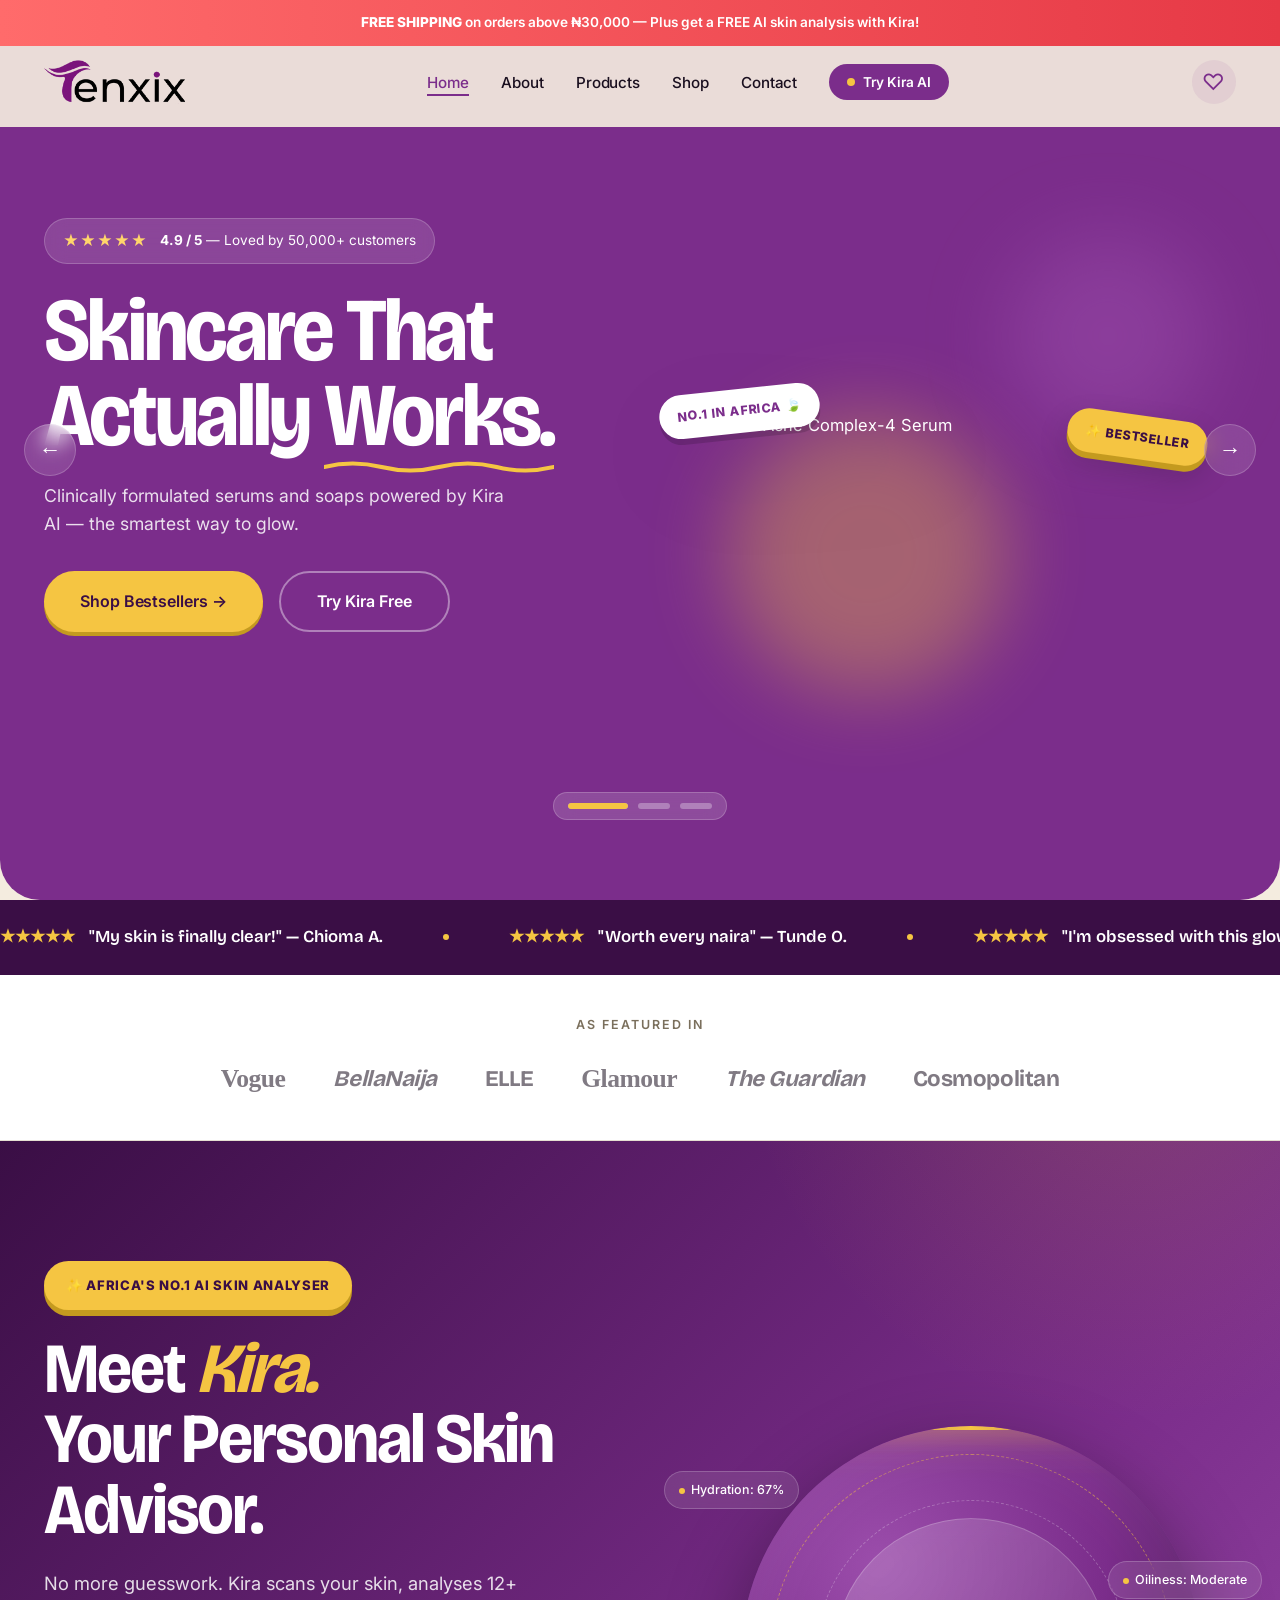
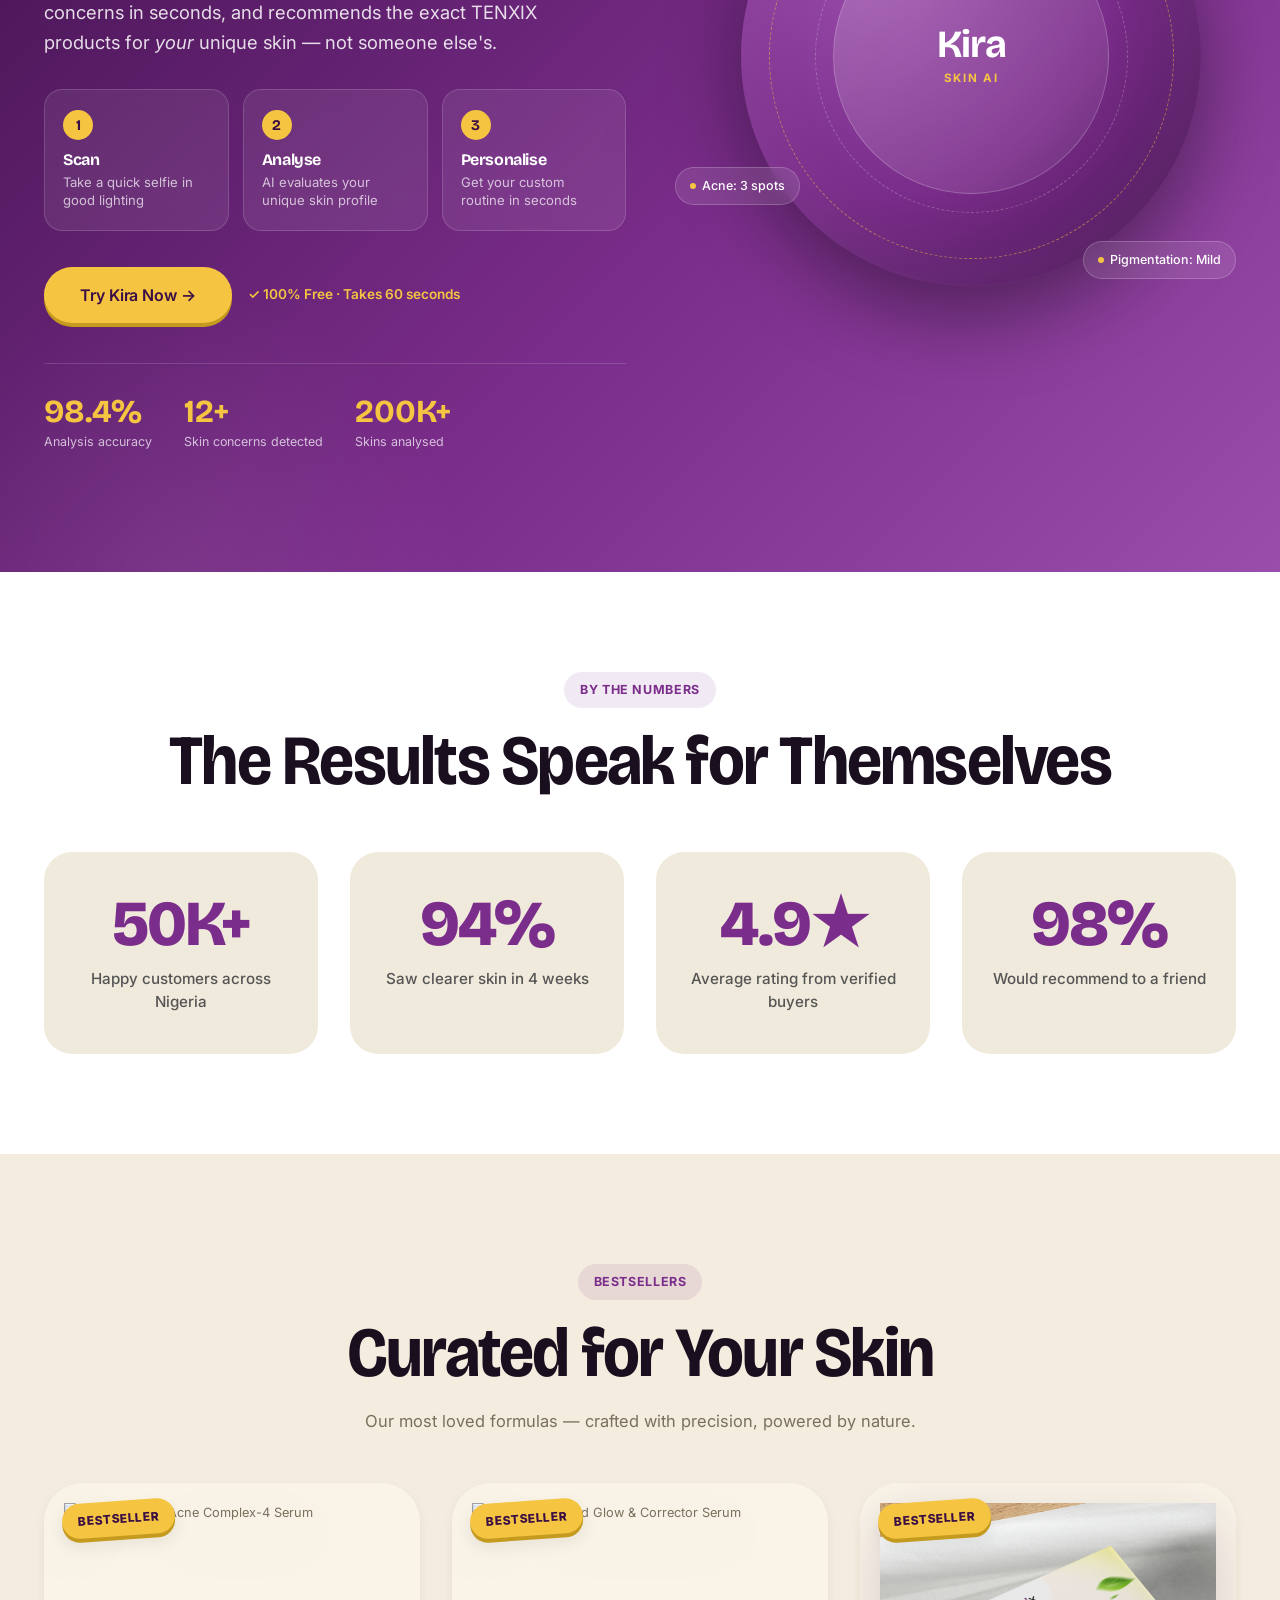
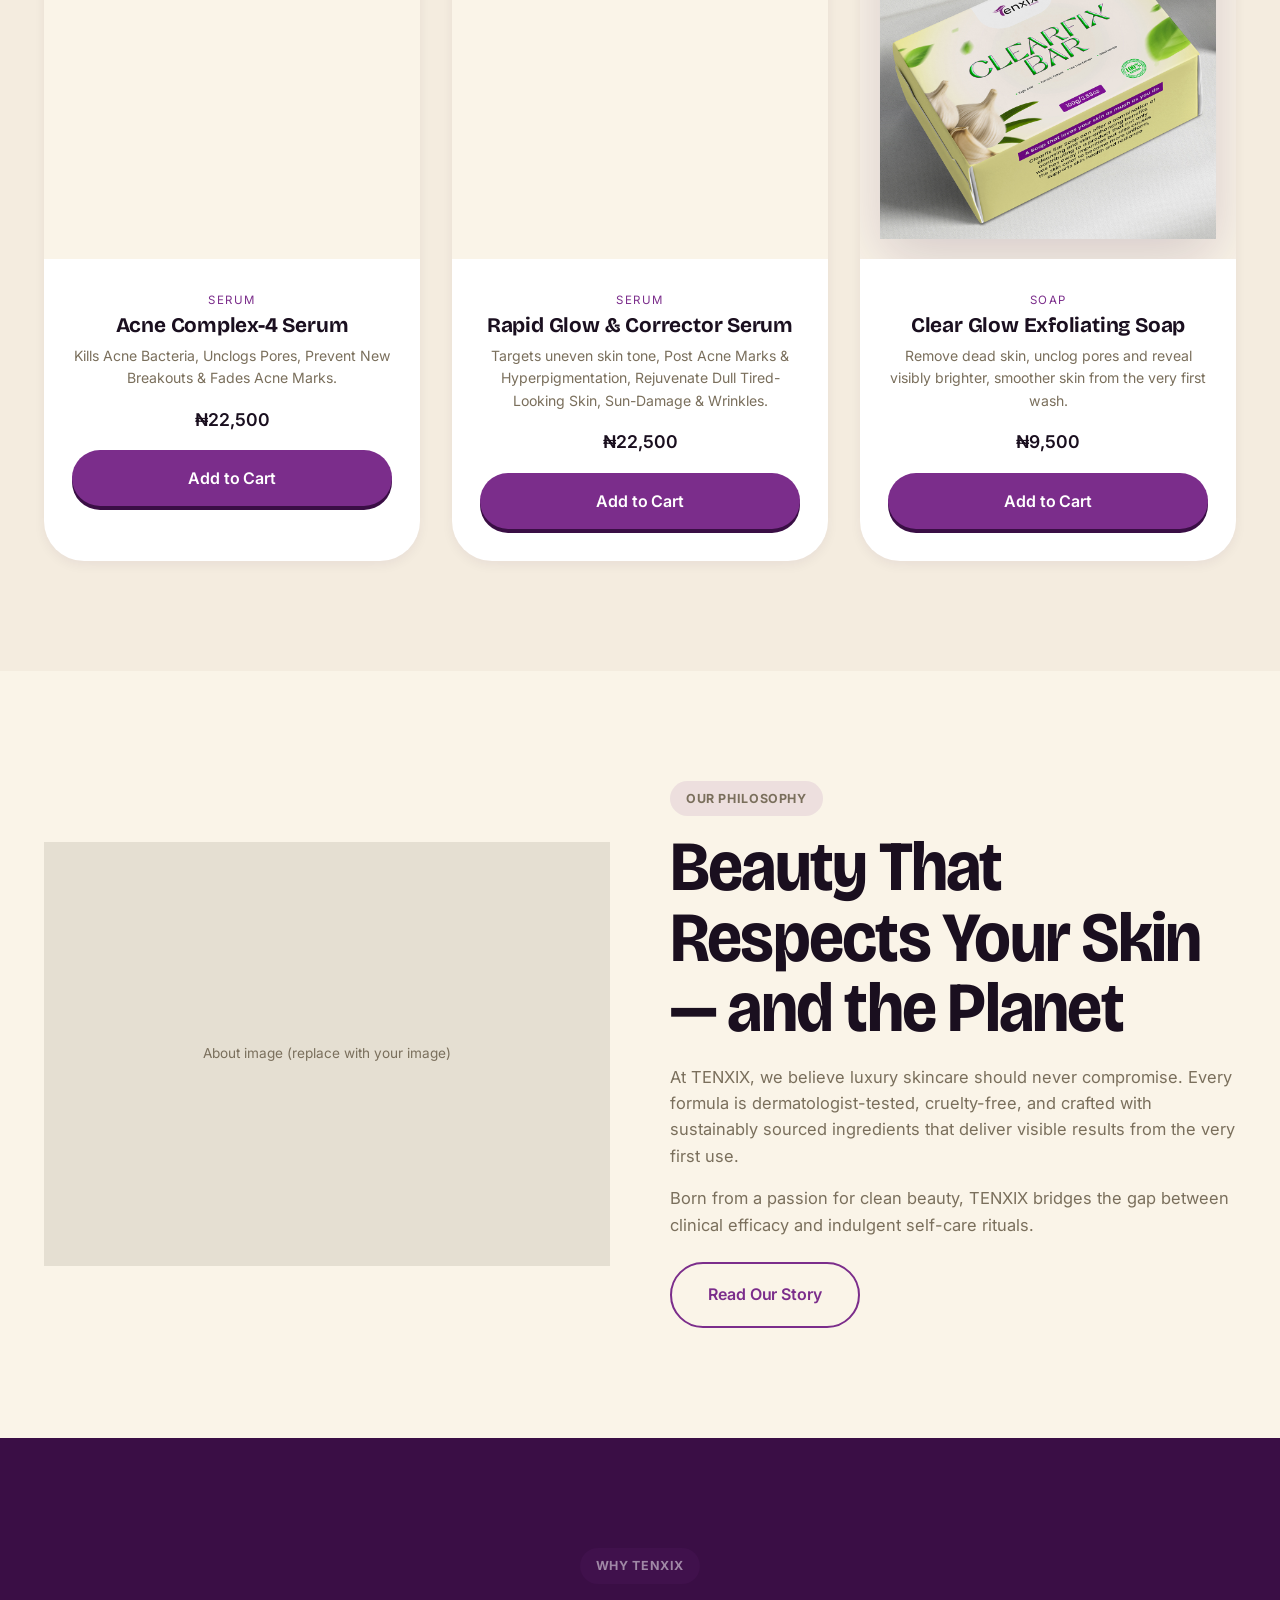
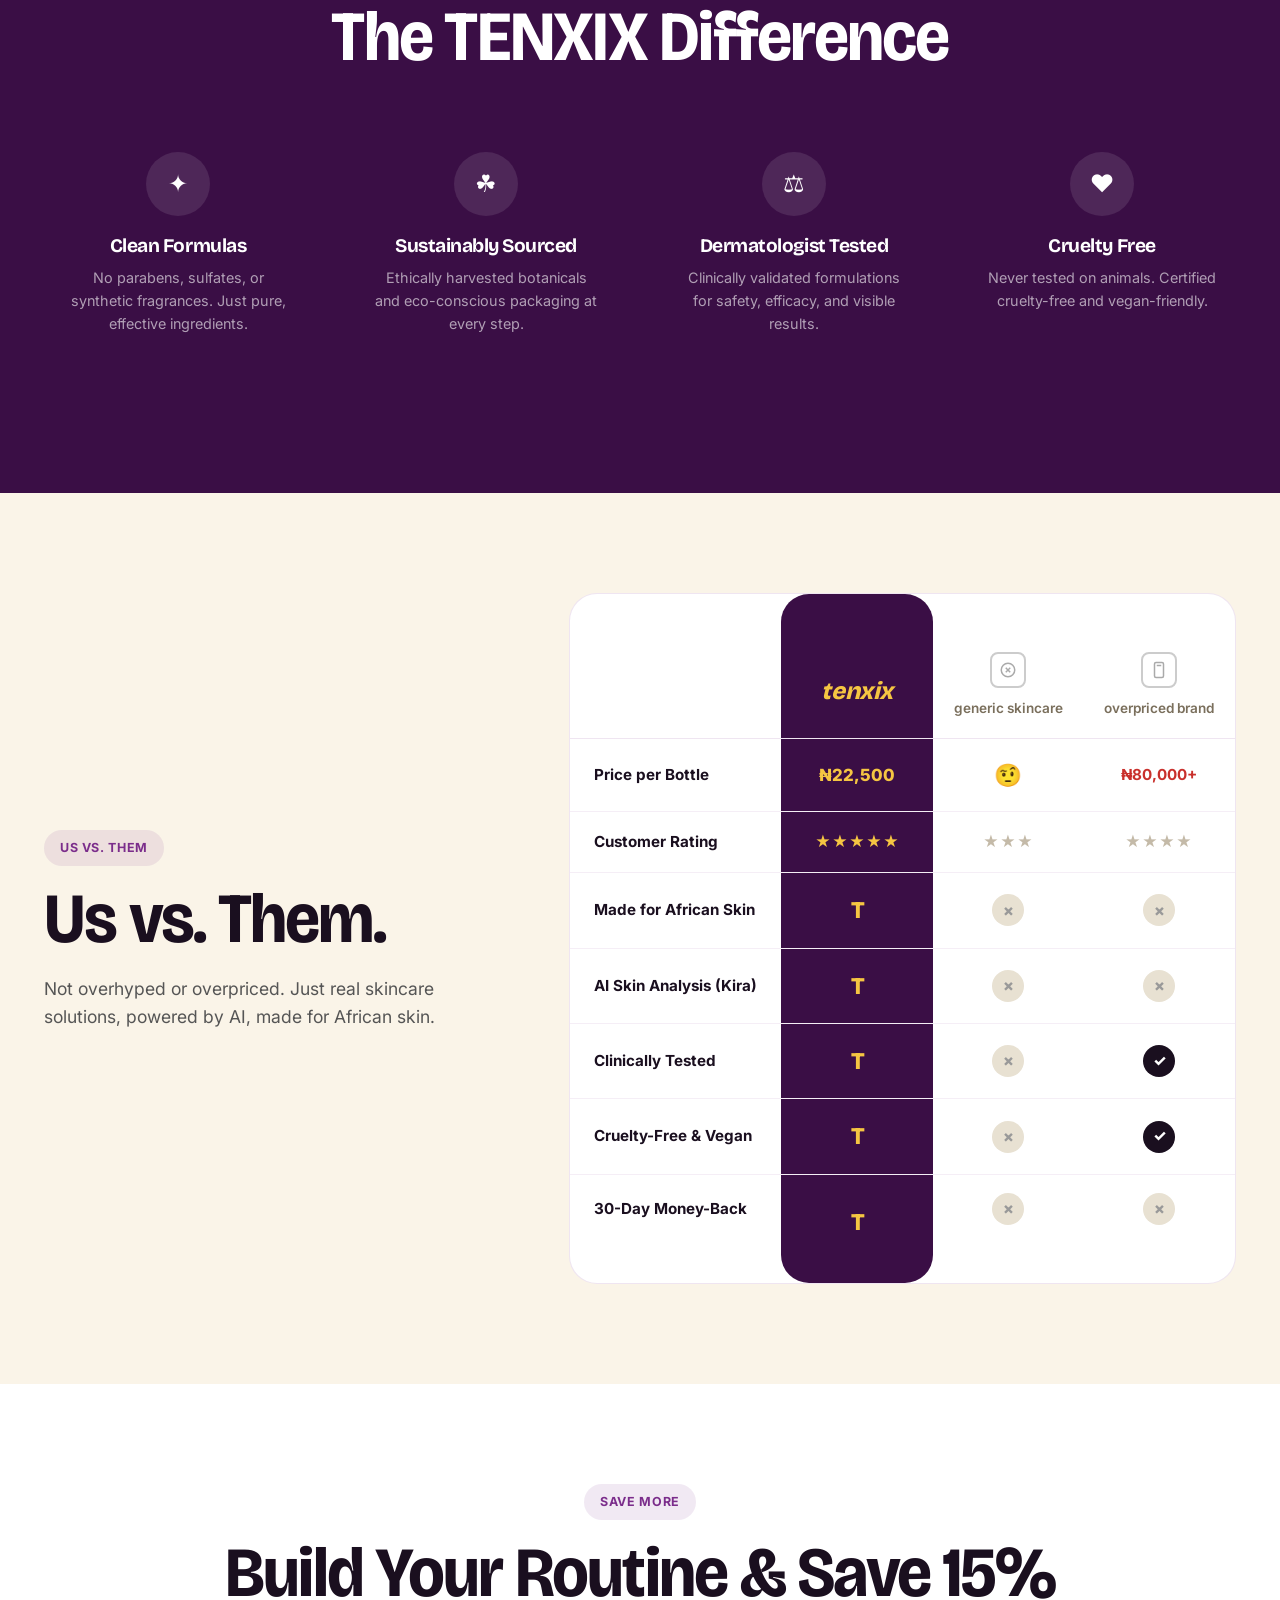
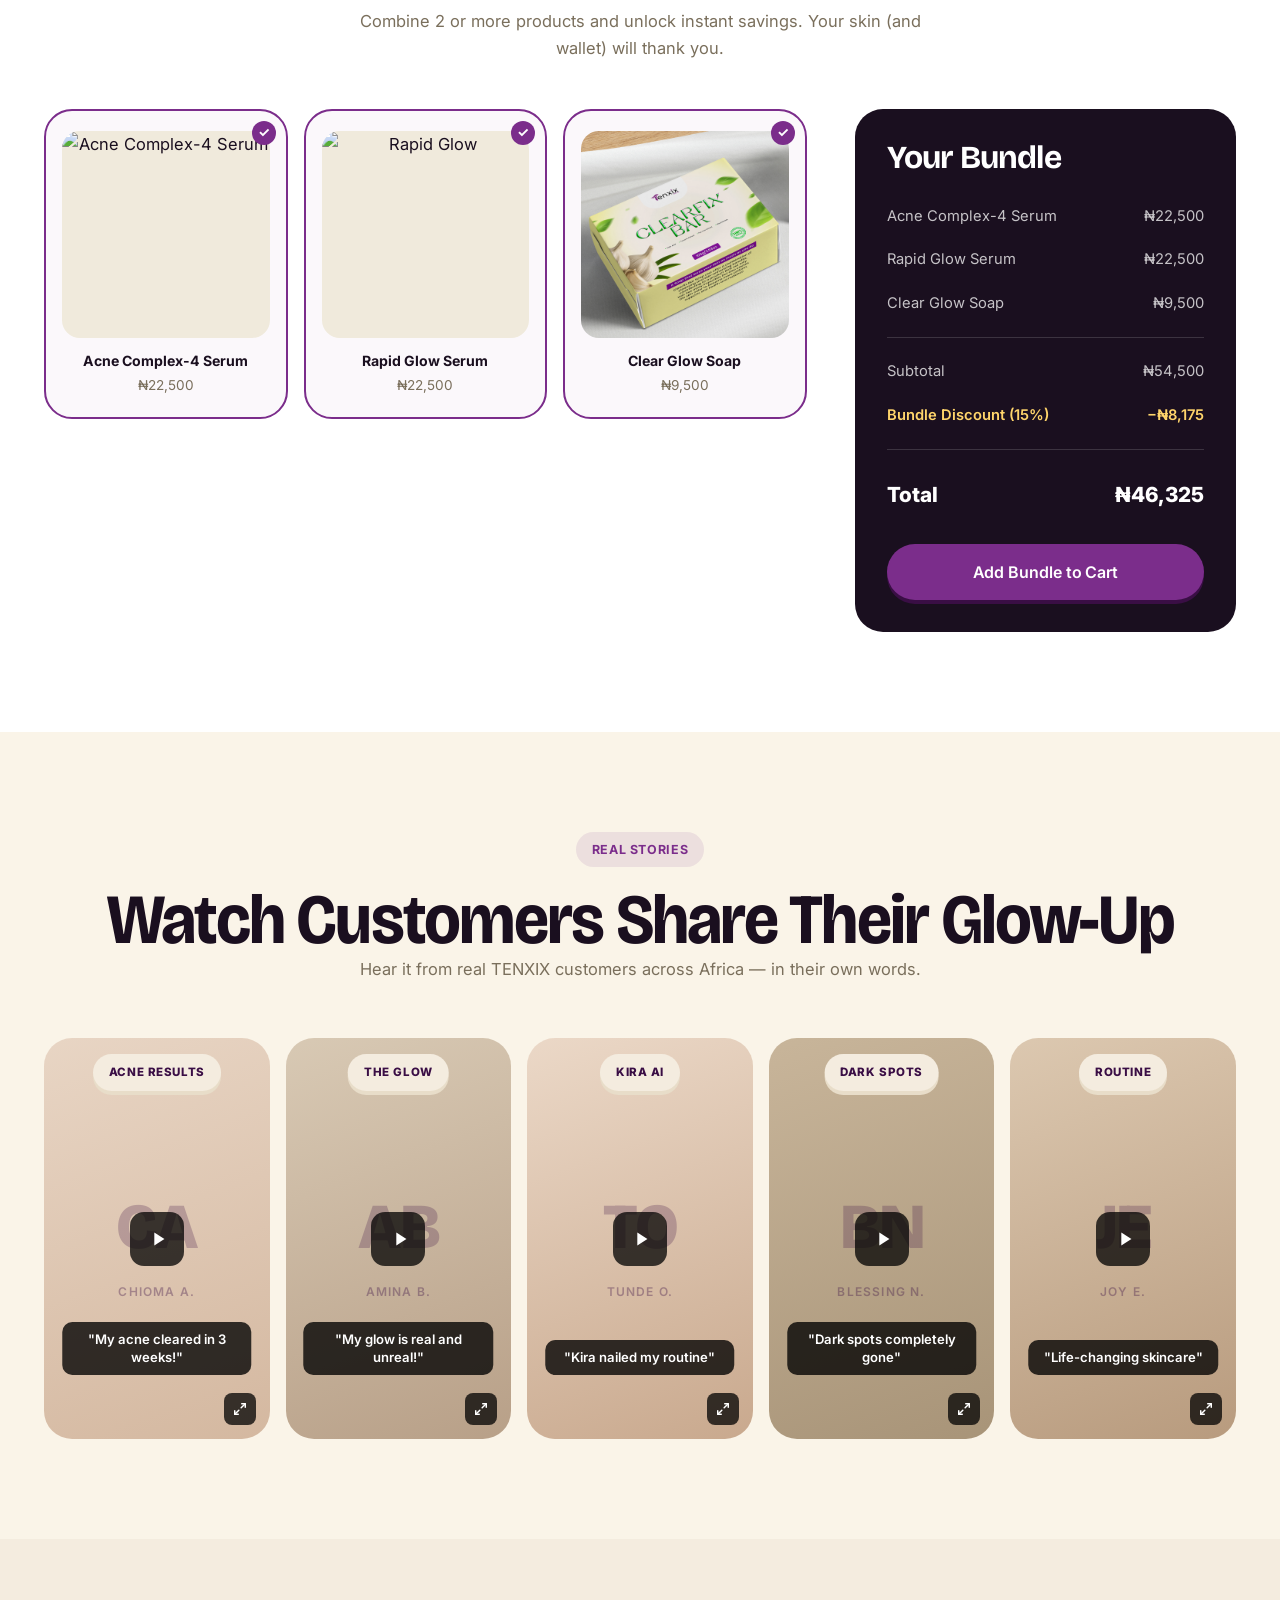
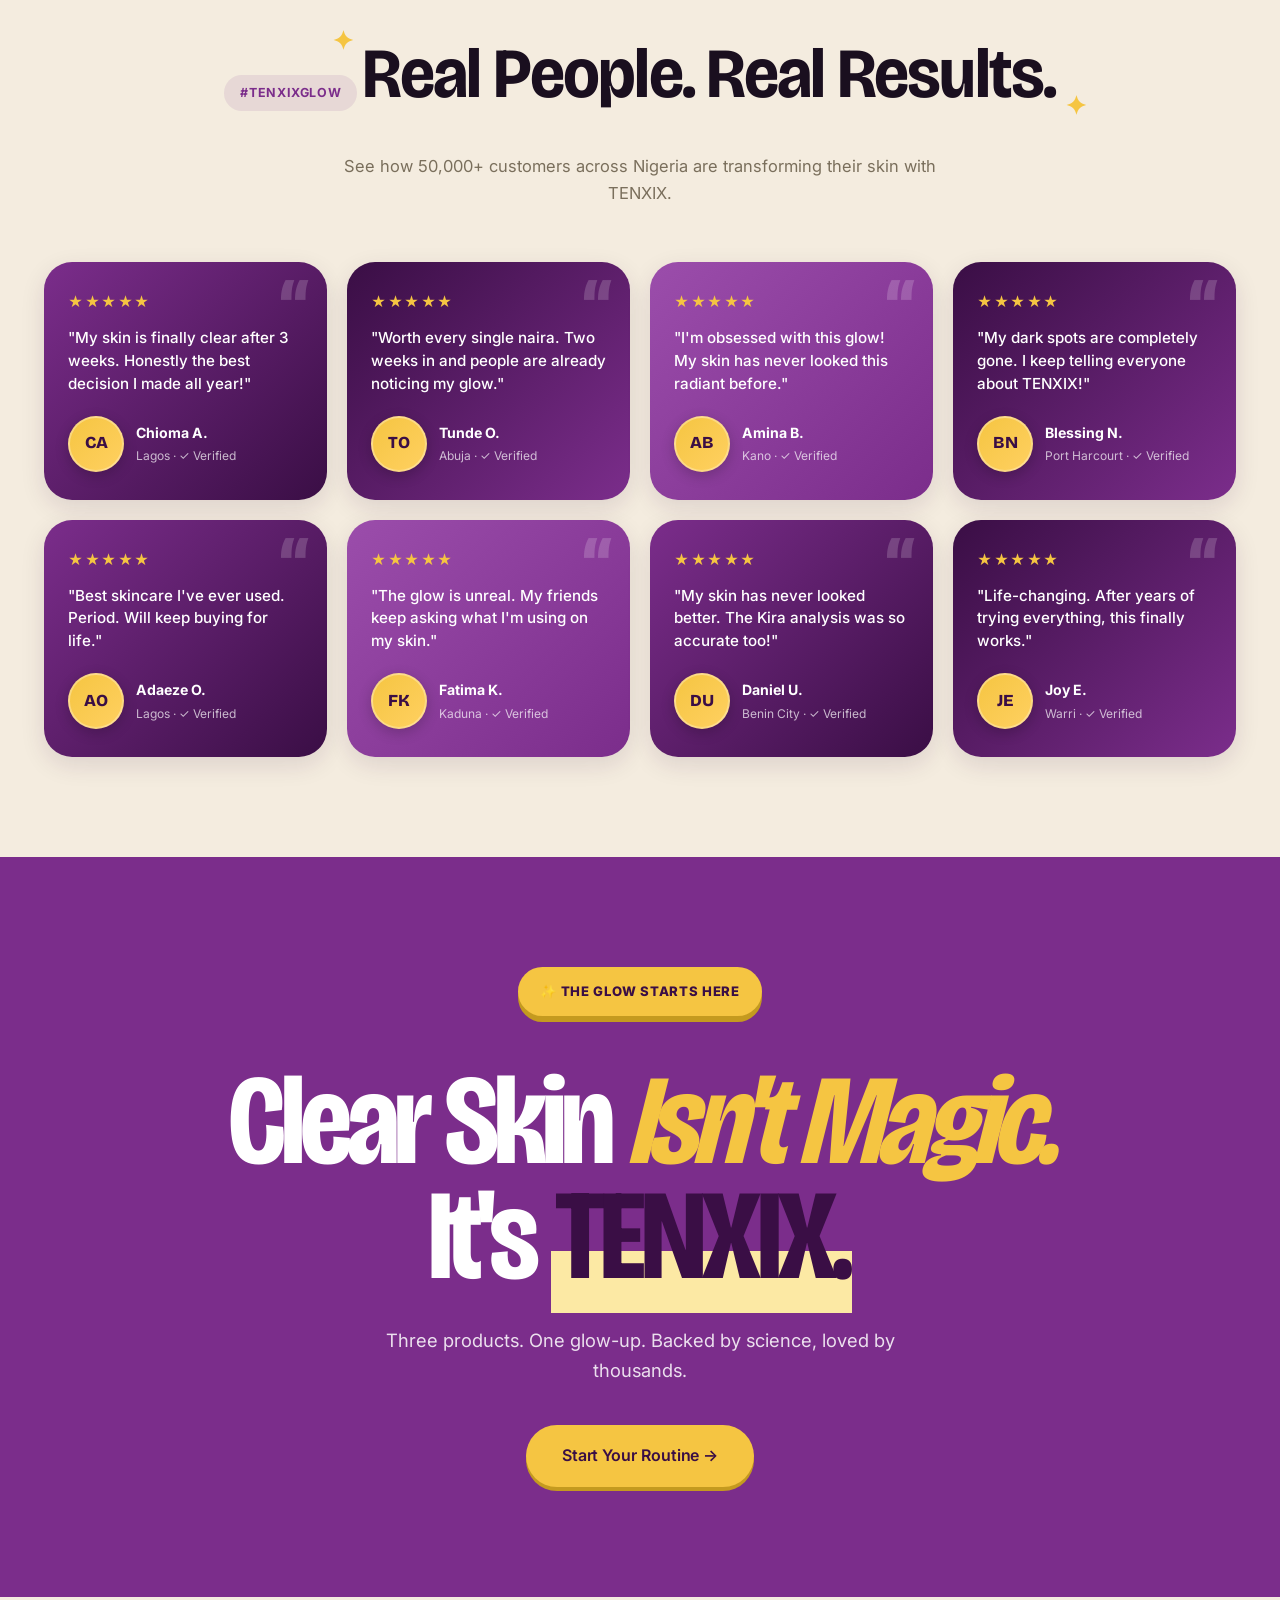
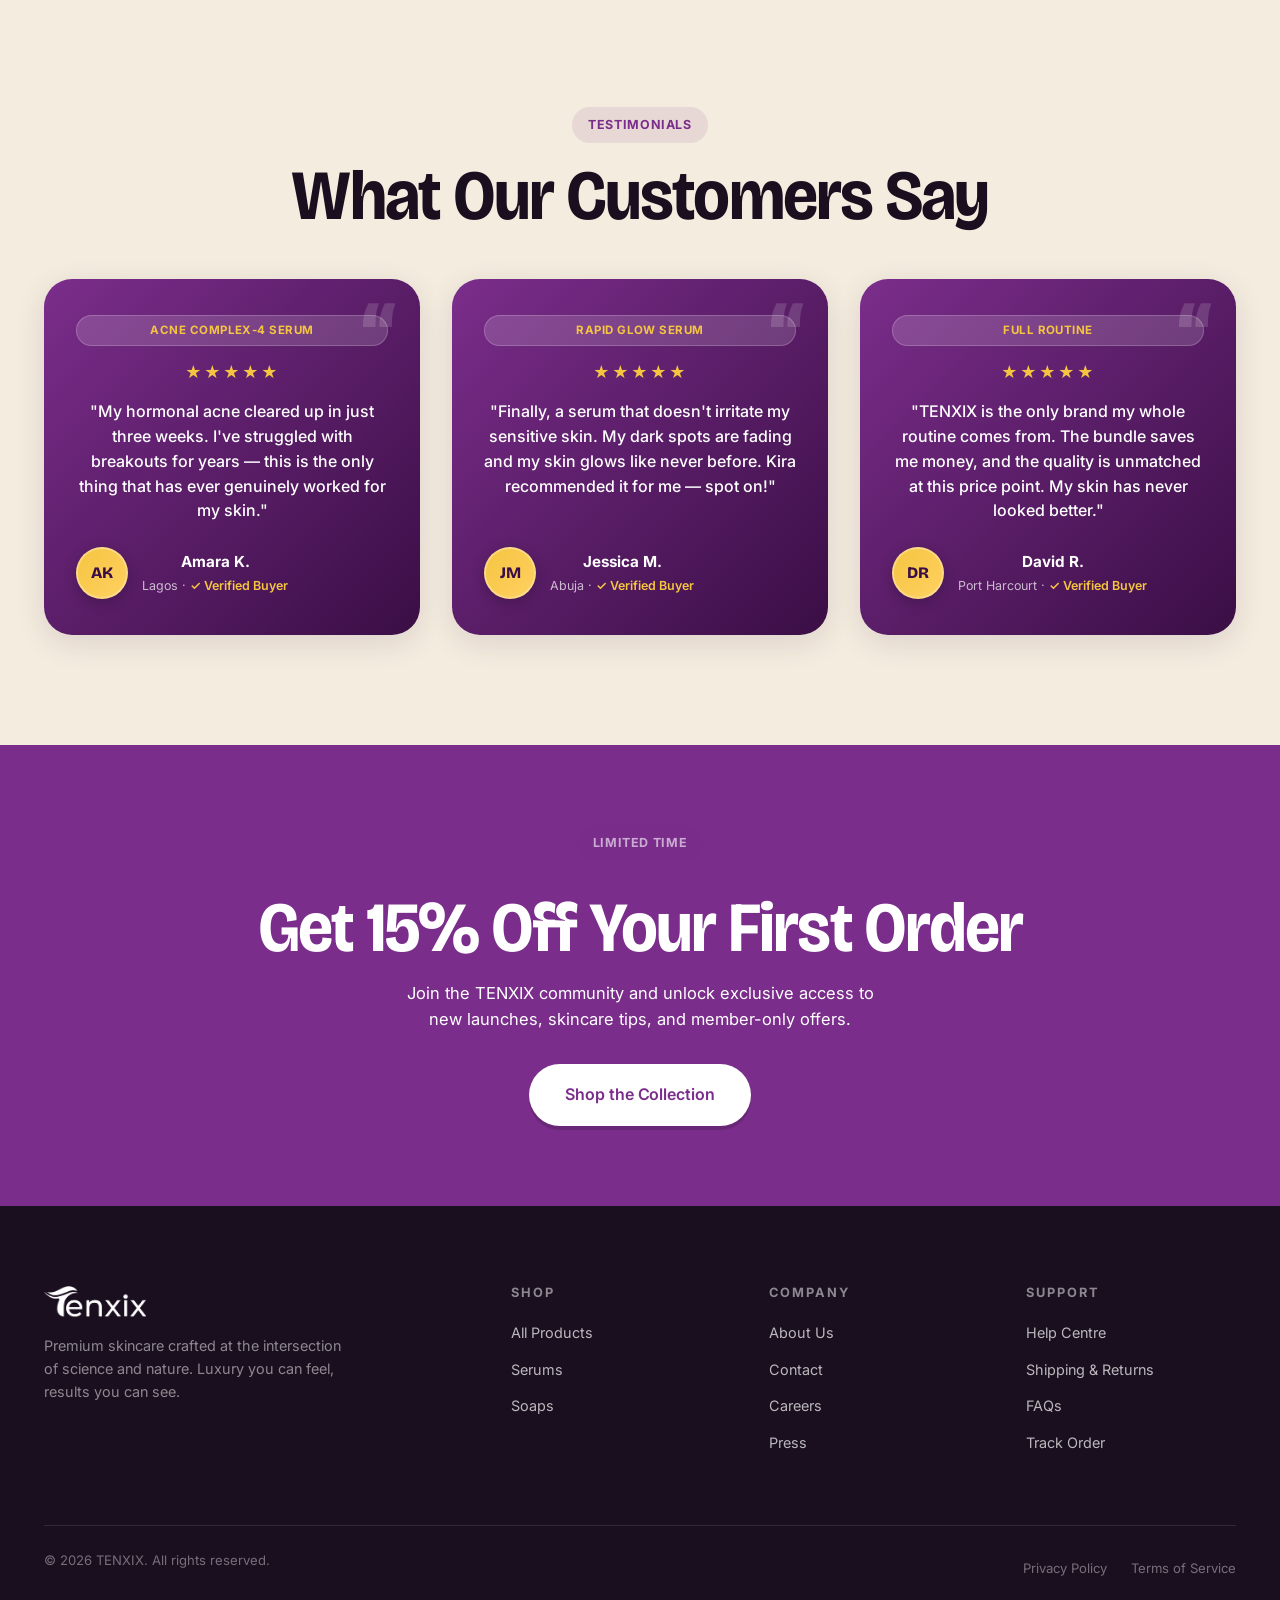
==== commit 4d6ca42d: "Mobile UX: urgency bar on every page, visible cart icon, quick-shop CTA row" ====
--- a/index.html
+++ b/index.html
@@ -11,8 +11,13 @@
 </head>
 <body>
 
+  <!-- ========== URGENCY BAR ========== -->
+  <div class="urgency-bar">
+    <strong>FREE SHIPPING</strong> on orders above &#8358;30,000 &mdash; Plus get a FREE AI skin analysis with Kira!
+  </div>
+
   <!-- ========== NAVBAR ========== -->
-  <nav class="navbar">
+  <nav class="navbar" style="top:38px;">
     <div class="container">
       <a href="index.html" class="nav-logo">
         <img src="assets/images/tenxix-logo.png" alt="TENXIX">
@@ -24,11 +29,15 @@
         <li><a href="shop.html">Shop</a></li>
         <li><a href="contact.html">Contact</a></li>
         <li><button class="btn-kira" onclick="openKira()"><span class="pulse-dot"></span> Try Kira AI</button></li>
-        <li><a href="#" class="nav-cart" onclick="openCart(); return false;">&#9825; <span class="cart-count">0</span></a></li>
       </ul>
+      <a href="#" class="nav-cart" onclick="openCart(); return false;" aria-label="Open cart">&#9825;<span class="cart-count">0</span></a>
       <button class="hamburger" aria-label="Menu">
         <span></span><span></span><span></span>
       </button>
+    </div>
+    <div class="nav-quick-actions">
+      <a href="shop.html" class="nav-quick-btn">Shop Now</a>
+      <button class="nav-quick-btn nav-quick-btn-yellow" onclick="openKira()">Try Kira AI &rarr;</button>
     </div>
   </nav>
 
--- a/assets/css/styles.css
+++ b/assets/css/styles.css
@@ -257,23 +257,66 @@
 
 .nav-cart {
   position: relative;
-  font-size: 1.2rem;
-}
+  font-size: 1.4rem;
+  display: flex;
+  align-items: center;
+  justify-content: center;
+  width: 44px;
+  height: 44px;
+  border-radius: 50%;
+  color: var(--purple);
+  background: rgba(123,45,139,0.08);
+  flex-shrink: 0;
+  transition: background var(--transition);
+}
+.nav-cart:hover { background: rgba(123,45,139,0.15); }
 .cart-count {
   position: absolute;
-  top: -8px;
-  right: -10px;
+  top: -2px;
+  right: -2px;
   background: var(--purple);
   color: #fff;
   font-size: 0.65rem;
-  width: 18px;
+  min-width: 18px;
   height: 18px;
-  border-radius: 50%;
-  display: flex;
-  align-items: center;
-  justify-content: center;
-  font-weight: 600;
-}
+  padding: 0 4px;
+  border-radius: 999px;
+  display: flex;
+  align-items: center;
+  justify-content: center;
+  font-weight: 700;
+  border: 2px solid var(--cream);
+}
+
+/* Quick-action row in mobile navbar (Shop / Try Kira) */
+.nav-quick-actions {
+  display: none;
+  grid-template-columns: 1fr 1fr;
+  gap: 0;
+  border-top: 1px solid rgba(123,45,139,0.1);
+}
+.nav-quick-btn {
+  display: flex;
+  align-items: center;
+  justify-content: center;
+  padding: 14px 16px;
+  font-family: var(--font-body);
+  font-weight: 700;
+  font-size: 0.92rem;
+  background: var(--purple);
+  color: #fff;
+  border: none;
+  cursor: pointer;
+  text-decoration: none;
+  transition: filter var(--transition);
+  letter-spacing: 0.01em;
+}
+.nav-quick-btn:hover { filter: brightness(1.1); }
+.nav-quick-btn-yellow {
+  background: var(--yellow);
+  color: var(--purple-deep);
+}
+.nav-quick-btn-yellow:hover { background: #FFD060; }
 
 /* Hamburger */
 .hamburger {
@@ -941,7 +984,7 @@
 
 /* ---------- About Page ---------- */
 .page-header {
-  padding: 160px 0 100px;
+  padding: 200px 0 100px;
   text-align: center;
   background: var(--purple);
   color: #fff;
@@ -1534,7 +1577,7 @@
 .breadcrumb a:hover { color: var(--purple); }
 .breadcrumb span { font-size: 0.82rem; color: var(--black); text-transform: uppercase; letter-spacing: 1px; }
 
-.product-page { padding: 160px 0 80px; }
+.product-page { padding: 180px 0 80px; }
 .product-page-grid { display: grid; grid-template-columns: 1fr 1fr; gap: 60px; align-items: start; }
 
 /* ---------- Product Hero Card (Gruns-style image card) ---------- */
@@ -2903,7 +2946,17 @@
     padding: 14px 18px;
   }
   .btn-kira { font-size: 0.95rem; }
-  .nav-cart { width: auto !important; }
+  .nav-cart {
+    width: 40px !important;
+    height: 40px !important;
+    font-size: 1.25rem;
+  }
+
+  /* Show quick-action row on mobile */
+  .nav-quick-actions { display: grid; }
+
+  /* Navbar height includes second row on mobile */
+  .navbar .container { height: 76px; padding-top: 8px; padding-bottom: 8px; }
 
   /* Hero — compact mobile layout */
   .hero {
@@ -2912,7 +2965,7 @@
     padding-bottom: 0;
   }
   .hero-slide {
-    padding-top: 110px;
+    padding-top: 170px;
     padding-bottom: 80px;
     align-items: flex-start;
   }
@@ -3041,7 +3094,7 @@
   .headline-massive { font-size: clamp(2.2rem, 11vw, 3.6rem); }
 
   /* Page header (about/contact/products) */
-  .page-header { padding: 110px 0 60px; }
+  .page-header { padding: 170px 0 60px; }
   .page-header h1 { font-size: clamp(2rem, 8vw, 3.2rem); }
   .page-header p { font-size: 0.95rem; }
 
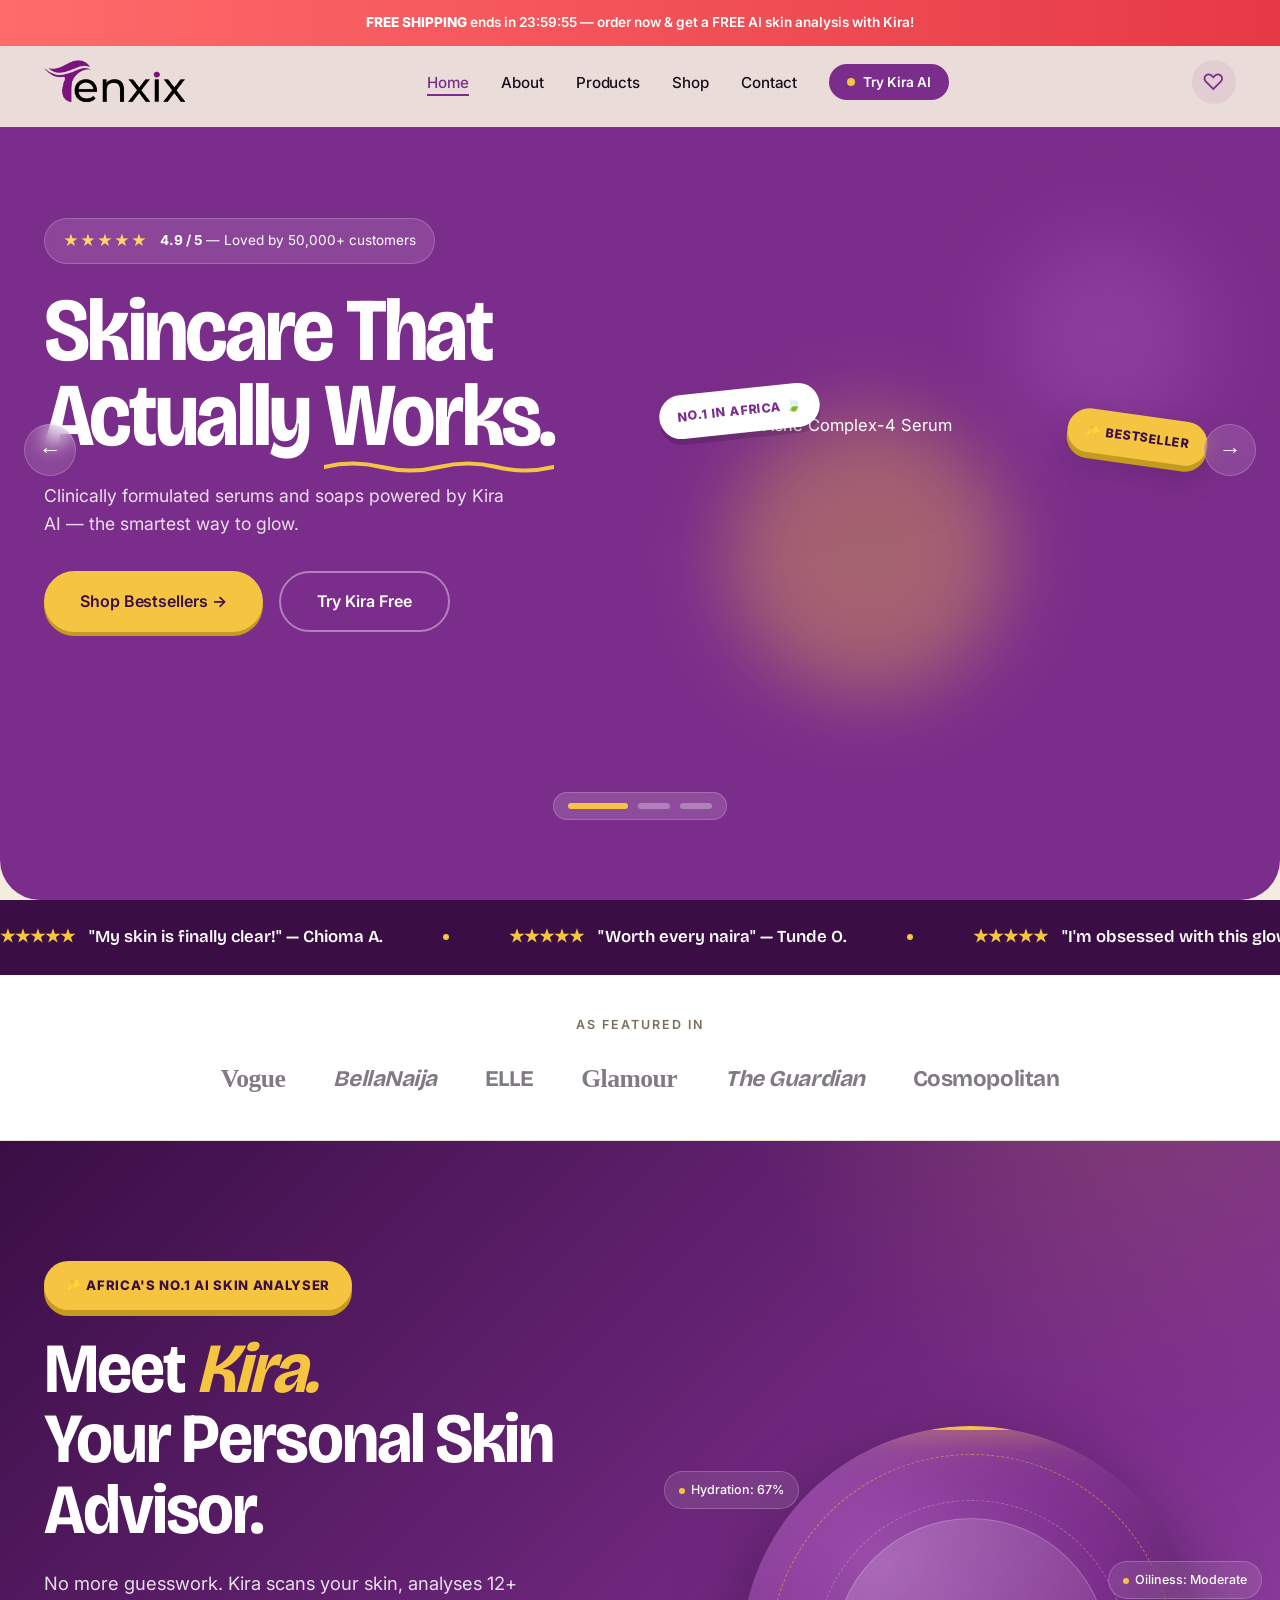
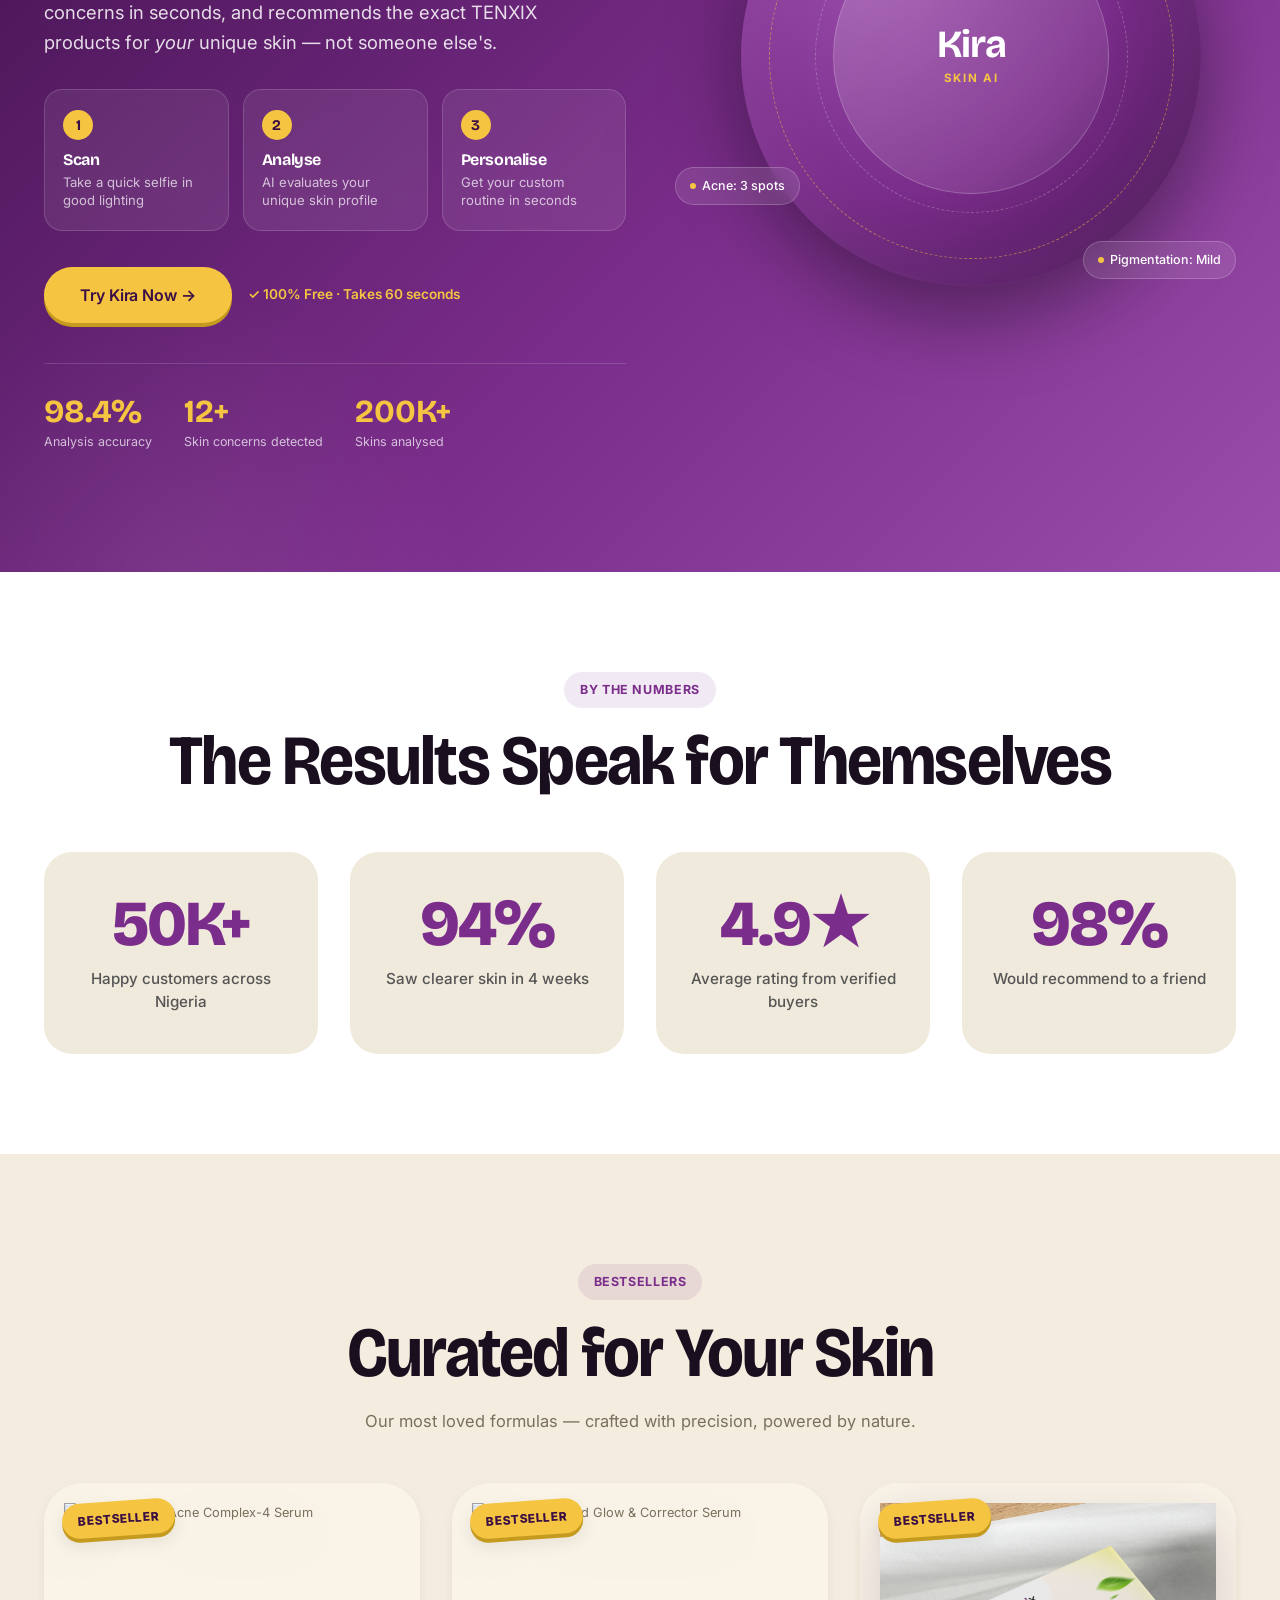
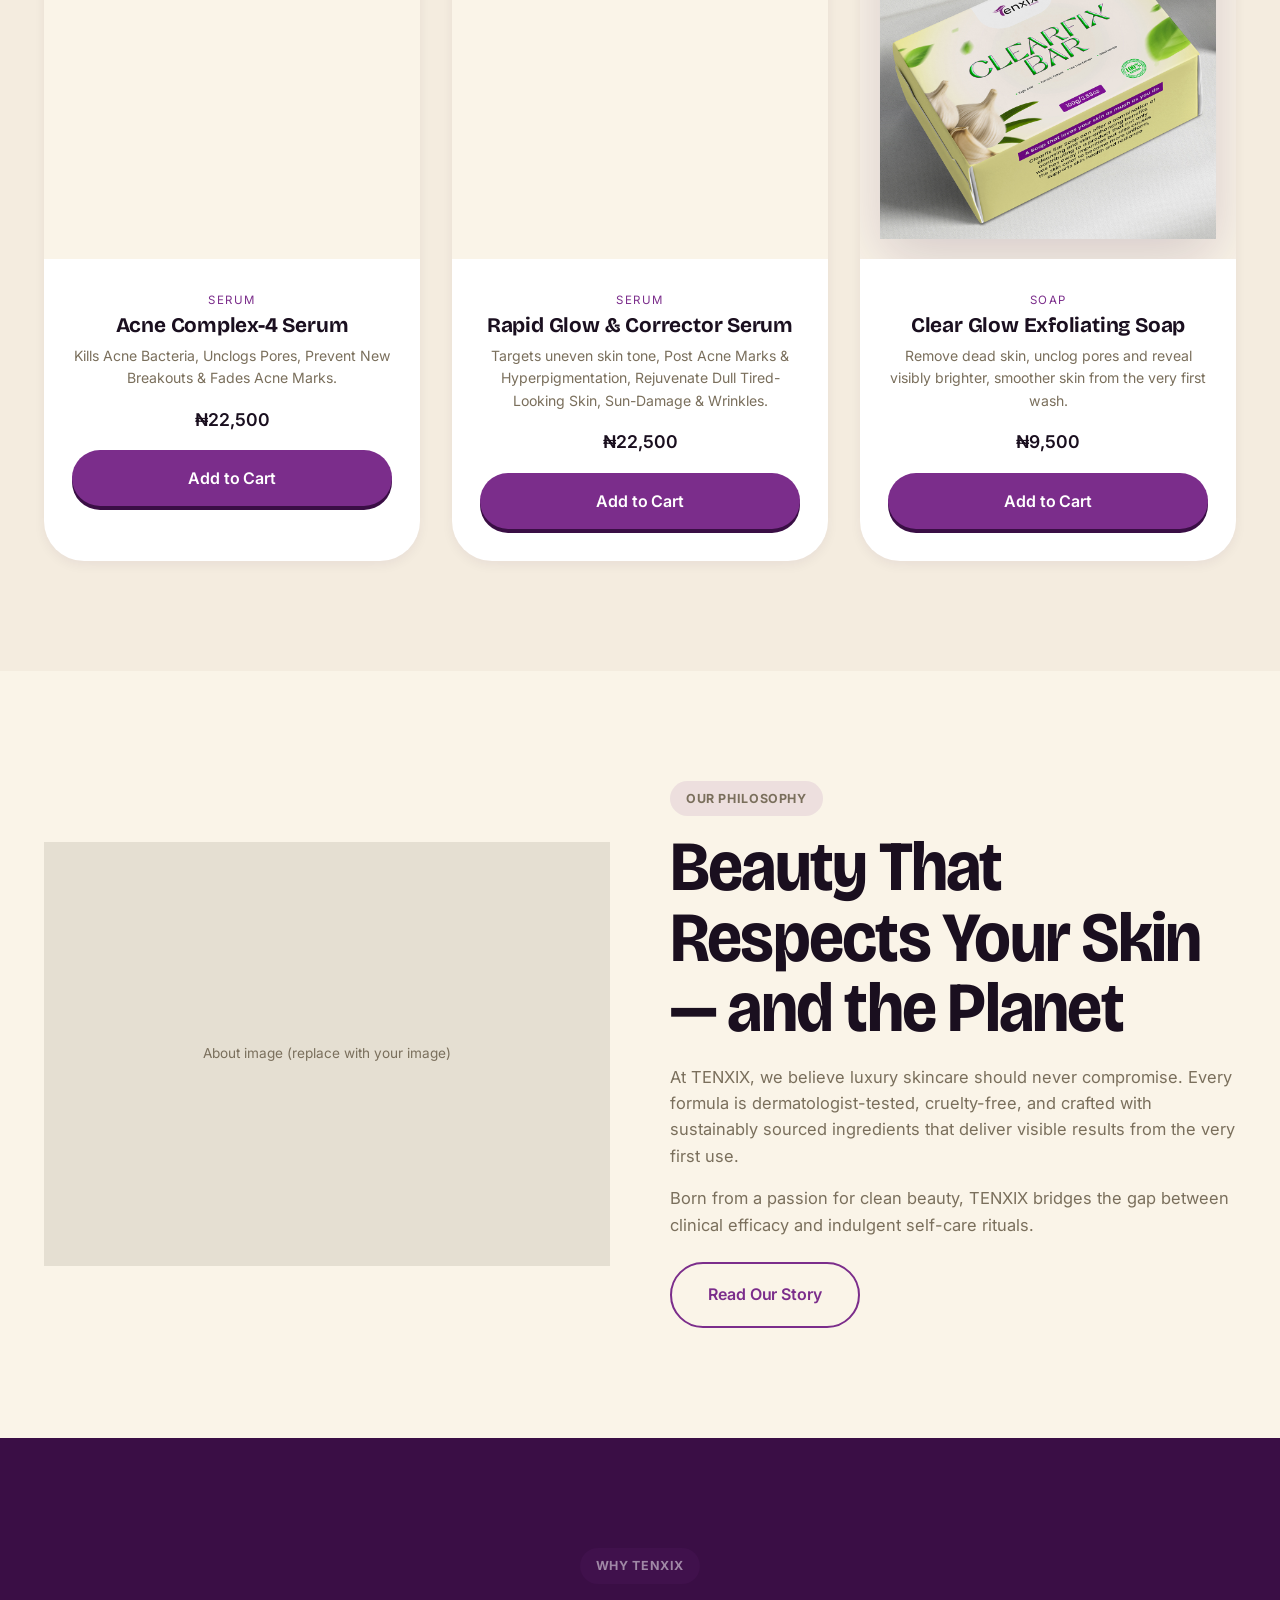
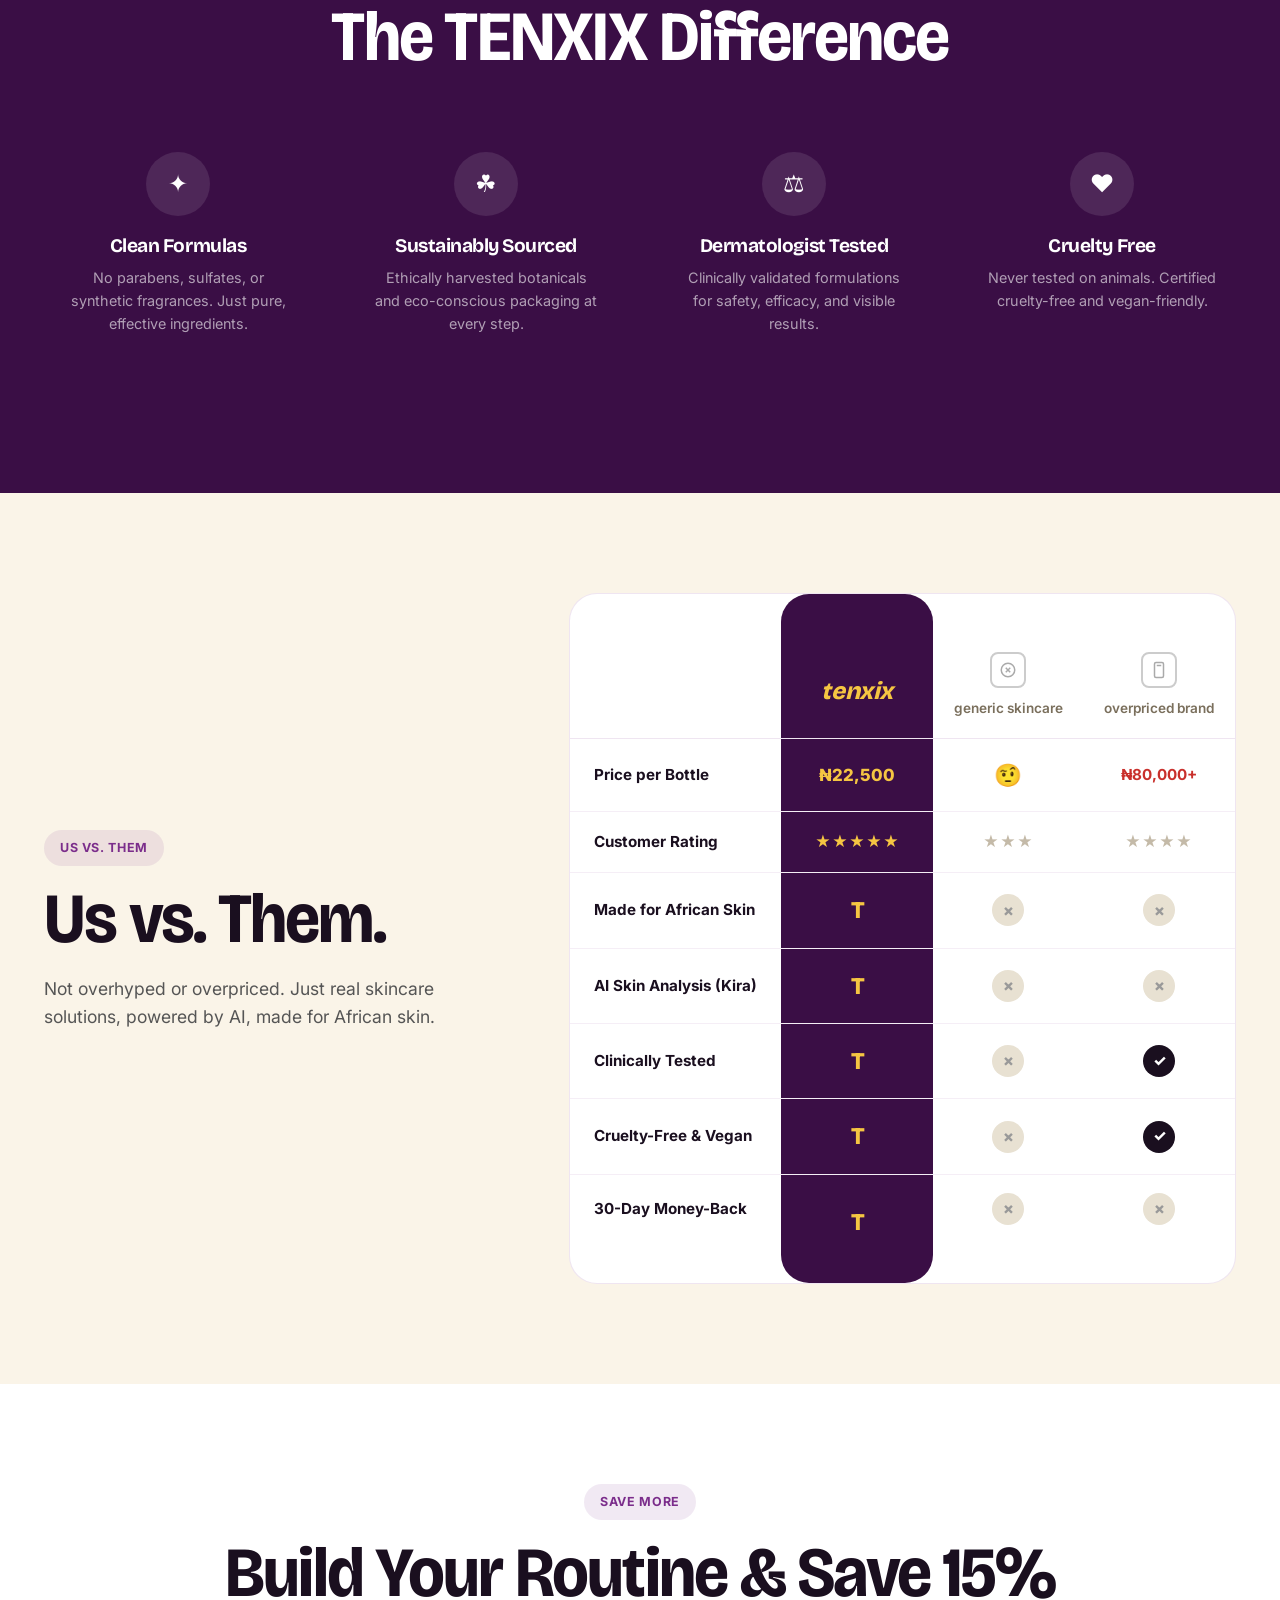
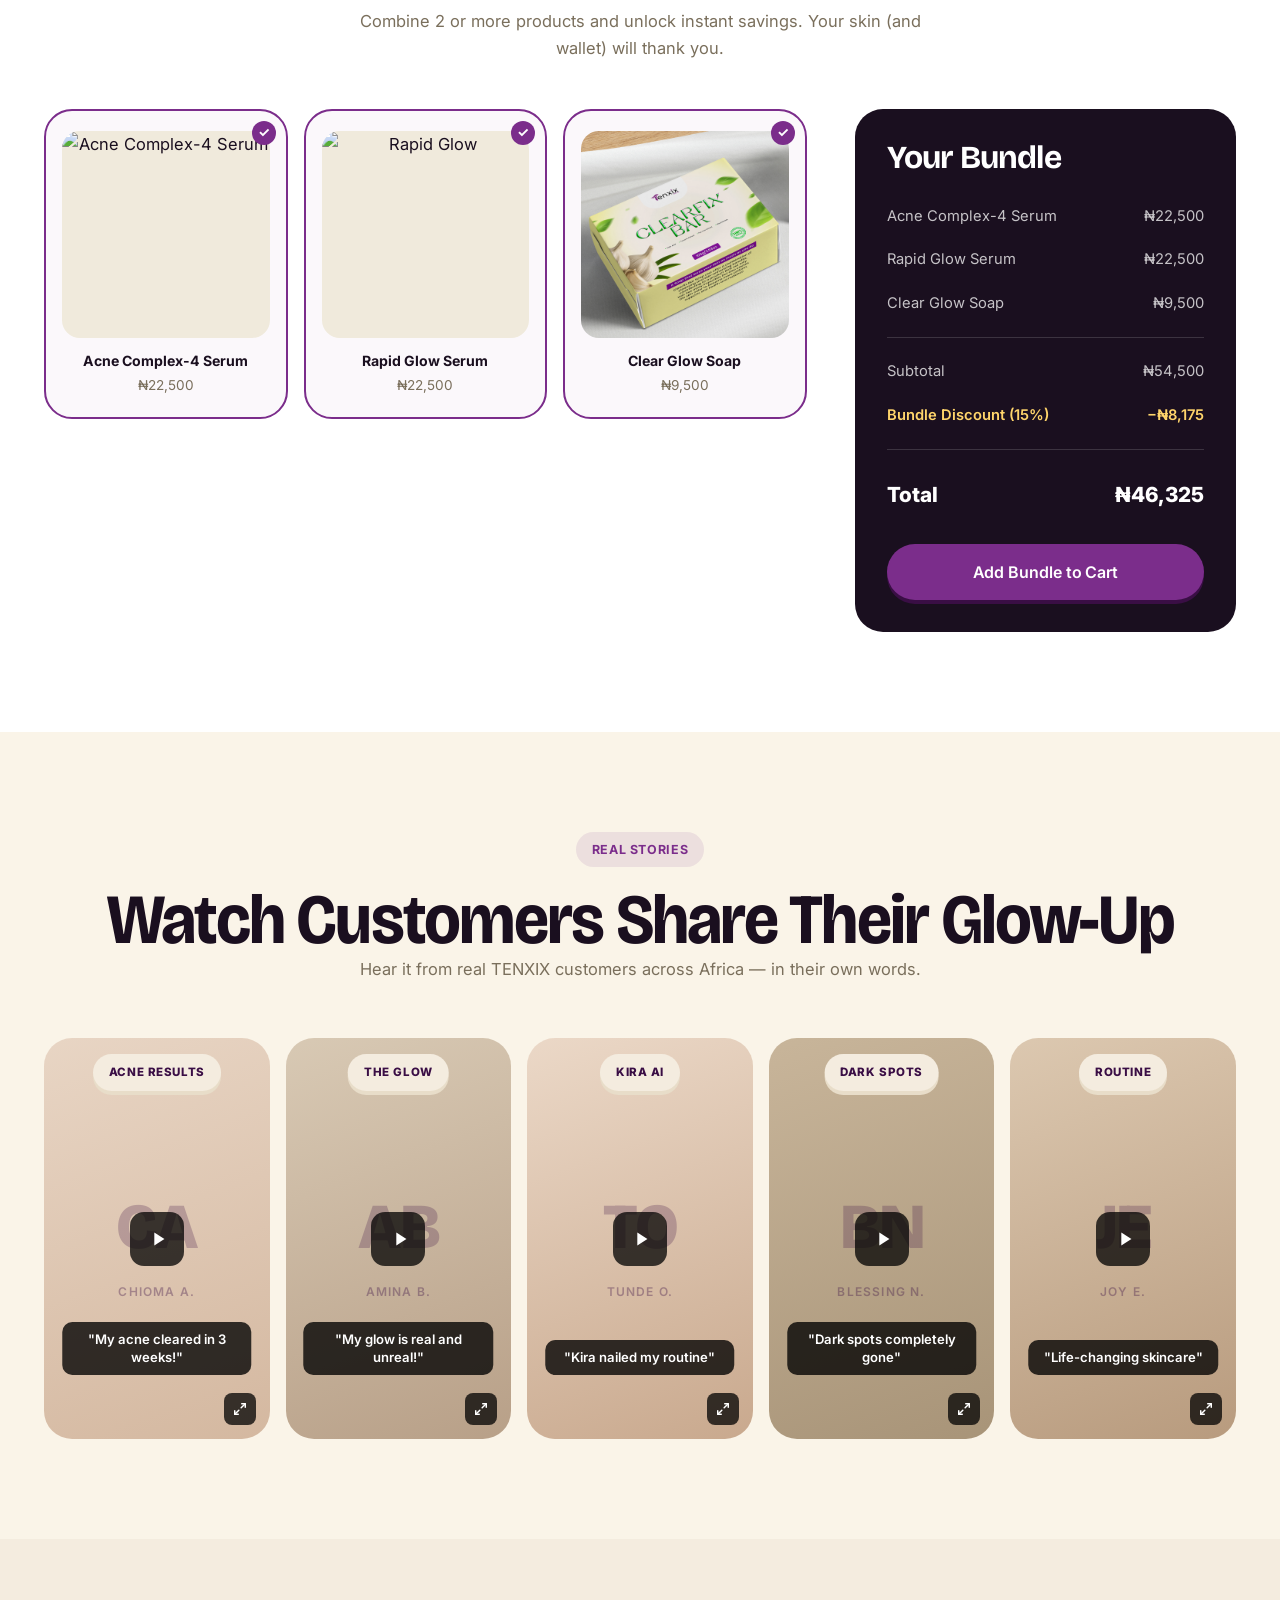
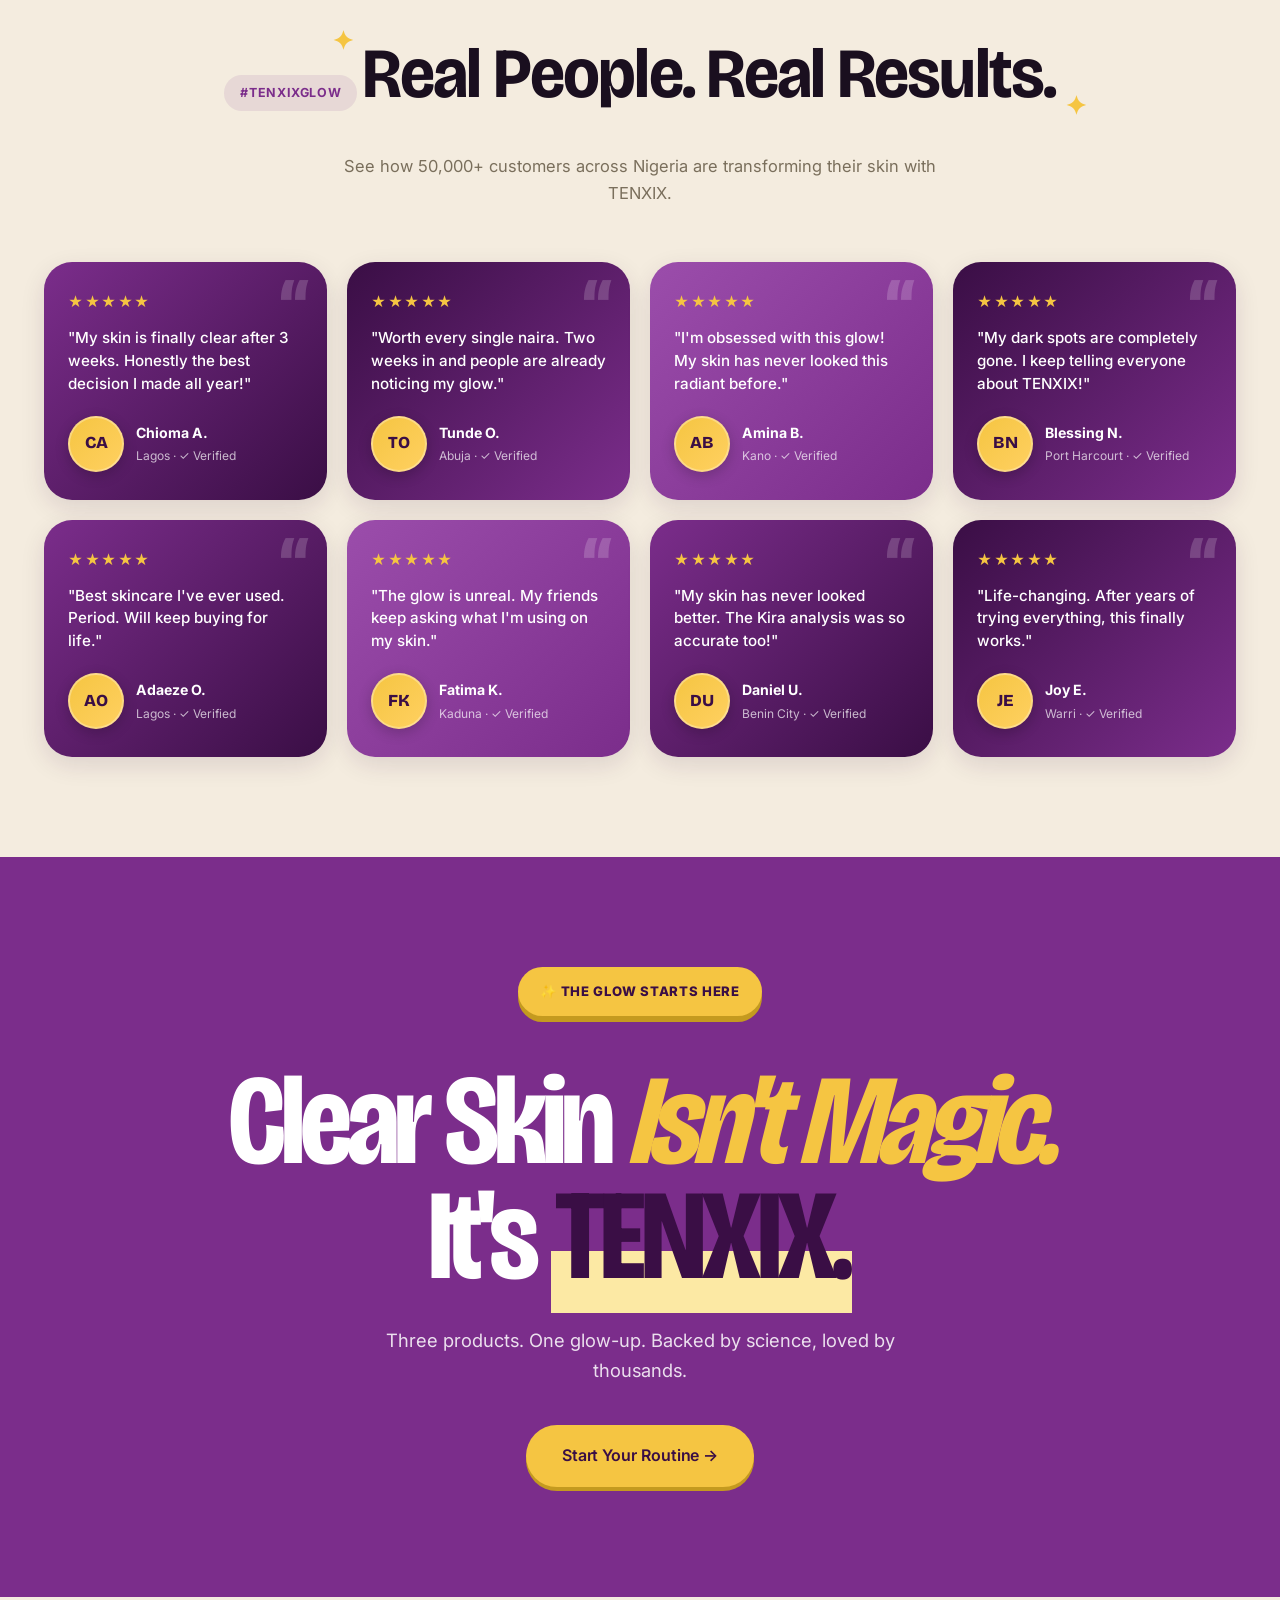
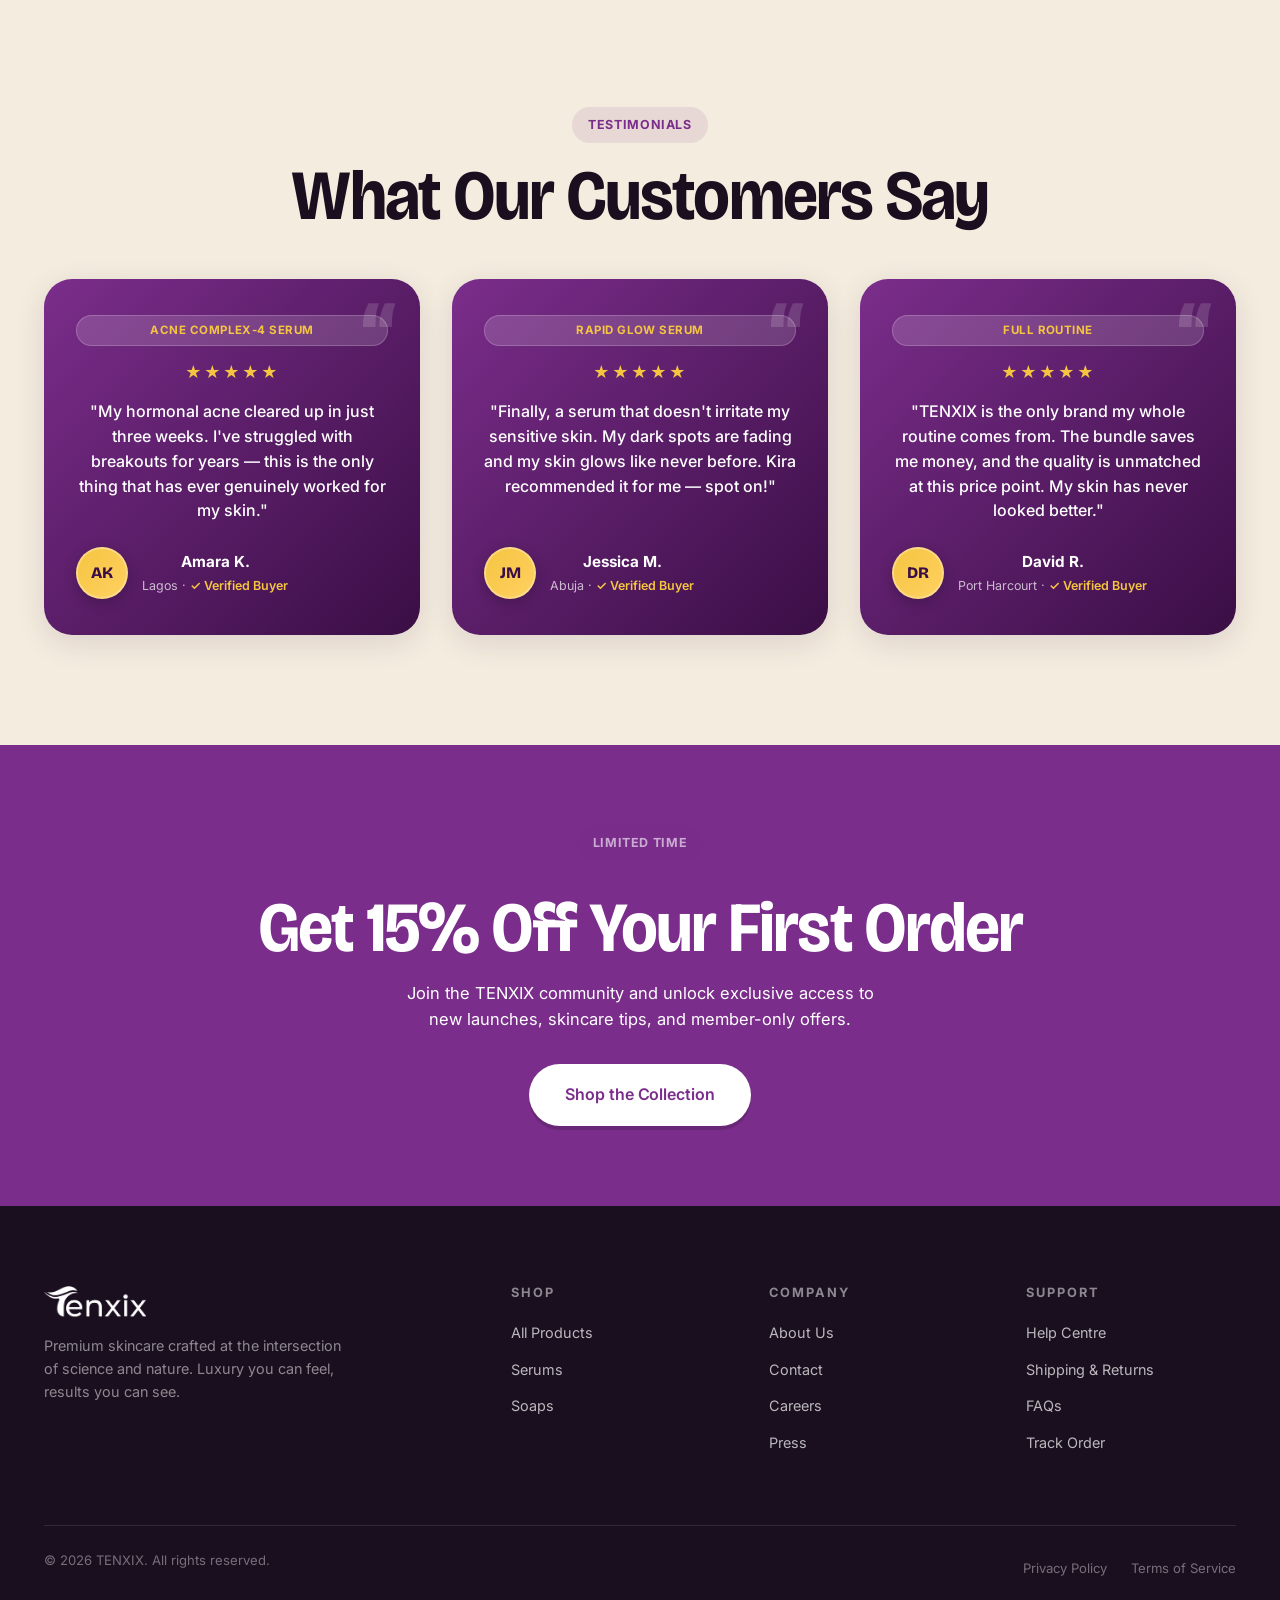
==== commit 801e8d16: "feat(promo): site-wide 24h free-shipping countdown Shipping becomes ₦0 in real totals and is present" ====
--- a/index.html
+++ b/index.html
@@ -13,7 +13,7 @@
 
   <!-- ========== URGENCY BAR ========== -->
   <div class="urgency-bar">
-    <strong>FREE SHIPPING</strong> on orders above &#8358;30,000 &mdash; Plus get a FREE AI skin analysis with Kira!
+    <strong>FREE SHIPPING</strong> ends in <span class="promo-countdown">23:59:59</span> &mdash; order now &amp; get a FREE AI skin analysis with Kira!
   </div>
 
   <!-- ========== NAVBAR ========== -->
@@ -880,10 +880,10 @@
         <span>Subtotal</span>
         <span class="cart-total-amount">&#8358;0</span>
       </div>
-      <button class="btn btn-primary cart-checkout-btn">
+      <a href="checkout.html" class="btn btn-primary cart-checkout-btn">
         <svg viewBox="0 0 24 24" fill="currentColor"><path d="M18 8h-1V6c0-2.76-2.24-5-5-5S7 3.24 7 6v2H6c-1.1 0-2 .9-2 2v10c0 1.1.9 2 2 2h12c1.1 0 2-.9 2-2V10c0-1.1-.9-2-2-2zm-6 9c-1.1 0-2-.9-2-2s.9-2 2-2 2 .9 2 2-.9 2-2 2zm3.1-9H8.9V6c0-1.71 1.39-3.1 3.1-3.1 1.71 0 3.1 1.39 3.1 3.1v2z"/></svg>
         Secure Checkout
-      </button>
+      </a>
       <div class="cart-trust">
         <div class="cart-trust-item">
           <span class="cart-trust-item-icon"><svg viewBox="0 0 24 24" stroke-linecap="round" stroke-linejoin="round"><polygon points="12 2 15.09 8.26 22 9.27 17 14.14 18.18 21.02 12 17.77 5.82 21.02 7 14.14 2 9.27 8.91 8.26 12 2"/></svg></span>
@@ -902,5 +902,7 @@
   </div>
 
   <script src="assets/js/main.js"></script>
+  <script src="assets/js/erp-bridge.js"></script>
+  <script src="assets/js/promo-countdown.js"></script>
 </body>
 </html>
--- a/assets/css/styles.css
+++ b/assets/css/styles.css
@@ -2886,6 +2886,398 @@
   background: var(--yellow-soft);
 }
 
+/* ============================================
+   CHECKOUT PAGE
+   ============================================ */
+.checkout-section {
+  padding: 180px 0 80px;
+  background: var(--cream);
+  min-height: 100vh;
+}
+.checkout-header {
+  text-align: center;
+  margin-bottom: 56px;
+}
+.checkout-header h1 {
+  font-size: clamp(2rem, 5vw, 3.4rem);
+  margin-bottom: 12px;
+}
+.checkout-header p {
+  font-size: 1.05rem;
+  color: var(--gray-dark);
+}
+
+/* Grid layout: form left, summary right (sticky) */
+.checkout-grid {
+  display: grid;
+  grid-template-columns: 1.5fr 1fr;
+  gap: 56px;
+  align-items: start;
+}
+
+/* Form */
+.checkout-form {
+  background: #fff;
+  border-radius: var(--radius-lg);
+  padding: 36px 36px 32px;
+  box-shadow: var(--shadow-sm);
+}
+.checkout-section-title {
+  font-family: var(--font-heading);
+  font-size: 1.25rem;
+  font-weight: 700;
+  margin-bottom: 18px;
+  margin-top: 28px;
+  letter-spacing: -0.01em;
+}
+.checkout-section-title:first-child { margin-top: 0; }
+.form-row {
+  margin-bottom: 16px;
+}
+.form-row.form-row-2 {
+  display: grid;
+  grid-template-columns: 1fr 1fr;
+  gap: 14px;
+}
+.form-row.form-row-3 {
+  display: grid;
+  grid-template-columns: 1fr 1fr 1fr;
+  gap: 14px;
+}
+
+/* Payment Method radio cards */
+.payment-methods {
+  display: flex;
+  flex-direction: column;
+  gap: 12px;
+  margin-bottom: 28px;
+}
+.payment-method {
+  display: flex;
+  align-items: stretch;
+  gap: 14px;
+  padding: 18px 20px;
+  border: 2px solid var(--gray);
+  border-radius: var(--radius);
+  cursor: pointer;
+  transition: border-color var(--transition), background var(--transition);
+  position: relative;
+  background: #fff;
+}
+.payment-method:hover { border-color: var(--purple-light); }
+.payment-method.selected {
+  border-color: var(--purple);
+  background: rgba(123,45,139,0.04);
+}
+.payment-method.disabled {
+  cursor: not-allowed;
+  opacity: 0.65;
+  background: var(--cream-light);
+}
+.payment-method.disabled:hover { border-color: var(--gray); }
+.payment-method input[type="radio"] {
+  width: 20px;
+  height: 20px;
+  margin-top: 3px;
+  accent-color: var(--purple);
+  flex-shrink: 0;
+  cursor: pointer;
+}
+.payment-method.disabled input[type="radio"] { cursor: not-allowed; }
+.payment-method-body { flex: 1; min-width: 0; }
+.payment-method-top {
+  display: flex;
+  justify-content: space-between;
+  align-items: center;
+  gap: 12px;
+  flex-wrap: wrap;
+  margin-bottom: 6px;
+}
+.payment-method-name {
+  font-family: var(--font-heading);
+  font-size: 1.05rem;
+  font-weight: 700;
+  display: inline-flex;
+  align-items: center;
+  gap: 8px;
+  flex-wrap: wrap;
+}
+.payment-method-icon { font-size: 1.2rem; }
+.payment-method-bonus {
+  display: inline-block;
+  background: var(--yellow);
+  color: var(--purple-deep);
+  font-family: var(--font-body);
+  font-size: 0.7rem;
+  font-weight: 800;
+  padding: 3px 9px;
+  border-radius: 999px;
+  text-transform: uppercase;
+  letter-spacing: 0.05em;
+}
+.payment-method-tag {
+  font-size: 0.72rem;
+  font-weight: 700;
+  padding: 5px 11px;
+  border-radius: 999px;
+  text-transform: uppercase;
+  letter-spacing: 0.05em;
+  white-space: nowrap;
+}
+.payment-method-tag-available {
+  background: rgba(42,157,42,0.12);
+  color: #2a9d2a;
+}
+.payment-method-tag-soon {
+  background: rgba(58,14,69,0.1);
+  color: var(--purple-deep);
+}
+.payment-method-desc {
+  font-size: 0.88rem;
+  color: var(--gray-dark);
+  line-height: 1.5;
+  margin: 0;
+}
+
+.checkout-place-btn {
+  width: 100%;
+  padding: 18px 24px;
+  font-size: 1.05rem;
+  margin-top: 8px;
+  display: inline-flex;
+  align-items: center;
+  justify-content: center;
+  gap: 10px;
+}
+.checkout-fineprint {
+  font-size: 0.78rem;
+  color: var(--gray-dark);
+  text-align: center;
+  margin-top: 14px;
+  margin-bottom: 0;
+}
+.checkout-fineprint a {
+  color: var(--purple);
+  text-decoration: underline;
+}
+
+/* Summary sidebar (sticky on desktop) */
+.checkout-summary {
+  position: sticky;
+  top: 160px;
+}
+.checkout-summary-card {
+  background: #fff;
+  border-radius: var(--radius-lg);
+  padding: 28px 28px 24px;
+  box-shadow: var(--shadow-sm);
+}
+.checkout-summary-title {
+  font-family: var(--font-heading);
+  font-size: 1.2rem;
+  font-weight: 700;
+  margin-bottom: 18px;
+}
+.checkout-items {
+  display: flex;
+  flex-direction: column;
+  gap: 14px;
+  padding-bottom: 16px;
+  border-bottom: 1px solid var(--gray);
+}
+.checkout-item {
+  display: flex;
+  gap: 12px;
+  align-items: center;
+}
+.checkout-item-img {
+  width: 56px;
+  height: 56px;
+  background: var(--cream-light);
+  border-radius: var(--radius-sm);
+  display: flex;
+  align-items: center;
+  justify-content: center;
+  font-family: var(--font-heading);
+  font-size: 1.4rem;
+  font-weight: 700;
+  color: var(--purple);
+  flex-shrink: 0;
+  position: relative;
+}
+.checkout-item-img-qty {
+  position: absolute;
+  top: -8px;
+  right: -8px;
+  background: var(--purple);
+  color: #fff;
+  font-size: 0.7rem;
+  width: 22px;
+  height: 22px;
+  border-radius: 50%;
+  display: flex;
+  align-items: center;
+  justify-content: center;
+  font-weight: 700;
+  border: 2px solid #fff;
+}
+.checkout-item-info { flex: 1; min-width: 0; }
+.checkout-item-name {
+  font-weight: 600;
+  font-size: 0.9rem;
+  line-height: 1.3;
+  margin-bottom: 2px;
+}
+.checkout-item-meta {
+  font-size: 0.78rem;
+  color: var(--gray-dark);
+}
+.checkout-item-price {
+  font-weight: 700;
+  font-size: 0.92rem;
+  color: var(--purple-deep);
+  white-space: nowrap;
+}
+
+/* Promo code */
+.checkout-promo {
+  display: flex;
+  gap: 8px;
+  padding: 16px 0;
+  border-bottom: 1px solid var(--gray);
+}
+.checkout-promo input {
+  flex: 1;
+  padding: 12px 14px;
+  border: 1.5px solid var(--gray);
+  border-radius: var(--radius-sm);
+  font-family: var(--font-body);
+  font-size: 0.9rem;
+  outline: none;
+  transition: border-color var(--transition);
+}
+.checkout-promo input:focus { border-color: var(--purple); }
+.checkout-promo button {
+  padding: 12px 18px;
+  background: var(--black);
+  color: #fff;
+  border: none;
+  border-radius: var(--radius-sm);
+  font-weight: 600;
+  font-size: 0.85rem;
+  cursor: pointer;
+  transition: filter var(--transition);
+}
+.checkout-promo button:hover { filter: brightness(1.2); }
+
+/* Totals */
+.checkout-totals {
+  padding: 16px 0 18px;
+  border-bottom: 1px solid var(--gray);
+}
+.checkout-row {
+  display: flex;
+  justify-content: space-between;
+  align-items: center;
+  font-size: 0.95rem;
+  margin-bottom: 8px;
+  color: var(--black);
+}
+.checkout-row:last-of-type { margin-bottom: 0; }
+.checkout-row-discount { color: #2a9d2a; font-weight: 600; }
+.checkout-row-total {
+  padding-top: 12px;
+  margin-top: 12px;
+  border-top: 1px solid var(--gray);
+  font-size: 1.15rem;
+  font-weight: 800;
+  font-family: var(--font-heading);
+}
+.checkout-row-total span:last-child { color: var(--purple-deep); }
+
+/* Trust */
+.checkout-trust {
+  display: flex;
+  justify-content: space-between;
+  gap: 12px;
+  padding-top: 18px;
+}
+.checkout-trust-item {
+  flex: 1;
+  display: flex;
+  flex-direction: column;
+  align-items: center;
+  text-align: center;
+  font-size: 0.72rem;
+  color: var(--gray-dark);
+  font-weight: 600;
+  gap: 4px;
+  line-height: 1.2;
+}
+.checkout-trust-icon { font-size: 1.1rem; }
+
+/* Empty / Success states */
+.checkout-empty,
+.checkout-success {
+  text-align: center;
+  background: #fff;
+  border-radius: var(--radius-lg);
+  padding: 60px 40px;
+  max-width: 540px;
+  margin: 0 auto;
+  box-shadow: var(--shadow-sm);
+}
+.checkout-empty-icon,
+.checkout-success-icon {
+  font-size: 3rem;
+  margin-bottom: 16px;
+}
+.checkout-success-icon {
+  width: 80px;
+  height: 80px;
+  margin: 0 auto 20px;
+  background: #2a9d2a;
+  color: #fff;
+  border-radius: 50%;
+  display: flex;
+  align-items: center;
+  justify-content: center;
+  font-size: 2.4rem;
+  font-weight: 800;
+}
+.checkout-success h2,
+.checkout-empty h2 {
+  margin-bottom: 12px;
+  font-size: clamp(1.4rem, 3vw, 2rem);
+}
+.checkout-success p,
+.checkout-empty p {
+  color: var(--gray-dark);
+  margin-bottom: 12px;
+}
+.checkout-success-msg { line-height: 1.6; max-width: 420px; margin-left: auto; margin-right: auto; }
+.checkout-success-msg strong { color: var(--black); }
+.checkout-success a,
+.checkout-empty a { margin-top: 12px; }
+
+/* Mobile */
+@media (max-width: 992px) {
+  .checkout-grid { grid-template-columns: 1fr; gap: 28px; }
+  .checkout-summary { position: static; order: -1; }
+  .checkout-form { padding: 28px 24px; }
+}
+@media (max-width: 600px) {
+  .checkout-section { padding: 180px 0 60px; }
+  .form-row.form-row-2,
+  .form-row.form-row-3 { grid-template-columns: 1fr; }
+  .checkout-header { margin-bottom: 28px; }
+  .checkout-form { padding: 24px 18px; }
+  .payment-method { padding: 14px 16px; }
+  .payment-method-name { font-size: 0.95rem; }
+  .payment-method-tag { font-size: 0.65rem; padding: 4px 8px; }
+  .checkout-summary-card { padding: 22px 18px; }
+}
+
 /* ---------- Animations ---------- */
 .fade-up {
   opacity: 0;
@@ -3925,3 +4317,350 @@
   font-style: italic;
   color: var(--yellow);
 }
+
+/* ============================================
+   CHECKOUT PAGE
+   ============================================ */
+.checkout-page {
+  padding: 180px 0 100px;
+  background: var(--cream);
+  min-height: 100vh;
+}
+.checkout-header {
+  text-align: center;
+  margin-bottom: 48px;
+}
+.checkout-header h1 {
+  font-size: clamp(2.4rem, 5vw, 3.8rem);
+  margin-bottom: 12px;
+}
+.checkout-header p {
+  color: var(--gray-dark);
+  font-size: 1.05rem;
+  max-width: 480px;
+  margin: 0 auto;
+}
+.checkout-grid {
+  display: grid;
+  grid-template-columns: 1.4fr 1fr;
+  gap: 40px;
+  align-items: start;
+}
+.checkout-section {
+  background: #fff;
+  border-radius: var(--radius-lg);
+  padding: 28px 28px;
+  margin-bottom: 20px;
+  box-shadow: var(--shadow-sm);
+}
+.checkout-section h3 {
+  font-family: var(--font-heading);
+  font-size: 1.25rem;
+  margin-bottom: 20px;
+  font-weight: 700;
+  letter-spacing: -0.01em;
+}
+.checkout-form-wrap .form-row {
+  display: grid;
+  grid-template-columns: 1fr 1fr;
+  gap: 16px;
+}
+.checkout-form-wrap .form-group {
+  margin-bottom: 16px;
+}
+.checkout-form-wrap .form-group:last-child { margin-bottom: 0; }
+.checkout-form-wrap label {
+  display: block;
+  font-size: 0.82rem;
+  font-weight: 600;
+  margin-bottom: 6px;
+  color: var(--black);
+}
+
+/* Payment options */
+.payment-option {
+  display: flex;
+  align-items: flex-start;
+  gap: 16px;
+  padding: 18px 20px;
+  border: 2px solid var(--gray);
+  border-radius: var(--radius);
+  cursor: pointer;
+  transition: all var(--transition);
+  margin-bottom: 12px;
+  background: #fff;
+  position: relative;
+}
+.payment-option:last-child { margin-bottom: 0; }
+.payment-option input[type="radio"] {
+  position: absolute;
+  opacity: 0;
+  pointer-events: none;
+}
+.payment-option-radio {
+  width: 22px;
+  height: 22px;
+  border: 2px solid var(--gray-dark);
+  border-radius: 50%;
+  flex-shrink: 0;
+  margin-top: 2px;
+  position: relative;
+  transition: all var(--transition);
+}
+.payment-option input[type="radio"]:checked + .payment-option-radio {
+  border-color: var(--purple);
+}
+.payment-option input[type="radio"]:checked + .payment-option-radio::after {
+  content: '';
+  position: absolute;
+  inset: 3px;
+  background: var(--purple);
+  border-radius: 50%;
+}
+.payment-option:hover:not(.payment-option-disabled) { border-color: var(--purple-light); }
+.payment-option-active {
+  border-color: var(--purple);
+  background: rgba(123,45,139,0.04);
+}
+
+.payment-option-content {
+  flex: 1;
+  display: flex;
+  flex-direction: column;
+  gap: 6px;
+}
+.payment-option-title {
+  font-weight: 700;
+  font-size: 1rem;
+  color: var(--black);
+  display: flex;
+  align-items: center;
+  gap: 8px;
+  flex-wrap: wrap;
+}
+.payment-option-desc {
+  font-size: 0.88rem;
+  color: var(--gray-dark);
+  line-height: 1.5;
+}
+.payment-option-badge {
+  display: inline-block;
+  font-size: 0.65rem;
+  font-weight: 800;
+  text-transform: uppercase;
+  letter-spacing: 0.05em;
+  padding: 4px 8px;
+  border-radius: 999px;
+}
+.payment-option-badge-green { background: #d6f5d6; color: #1f7a1f; }
+.payment-option-badge-yellow { background: var(--yellow-soft); color: var(--purple-deep); }
+.payment-option-badge-grey { background: #e8e1d2; color: #888; }
+
+/* Disabled payment option */
+.payment-option-disabled {
+  opacity: 0.75;
+  cursor: not-allowed;
+  background: #f7f4ec;
+}
+.payment-option-disabled .payment-option-radio {
+  background: #f0eada;
+  border-color: #ccc;
+}
+
+/* Order summary */
+.checkout-summary-wrap { position: sticky; top: 160px; }
+.checkout-summary {
+  background: #fff;
+  border-radius: var(--radius-lg);
+  padding: 28px 28px;
+  box-shadow: var(--shadow);
+}
+.checkout-summary h3 {
+  font-family: var(--font-heading);
+  font-size: 1.25rem;
+  margin-bottom: 20px;
+  font-weight: 700;
+  letter-spacing: -0.01em;
+}
+.checkout-items {
+  border-top: 1px solid var(--gray);
+  border-bottom: 1px solid var(--gray);
+  padding: 16px 0;
+  margin-bottom: 20px;
+  max-height: 320px;
+  overflow-y: auto;
+}
+.checkout-item {
+  display: flex;
+  align-items: center;
+  gap: 14px;
+  padding: 10px 0;
+}
+.checkout-item-image {
+  width: 50px;
+  height: 50px;
+  border-radius: var(--radius-sm);
+  background: var(--cream-light);
+  color: var(--purple);
+  font-family: var(--font-heading);
+  font-weight: 700;
+  font-size: 1.2rem;
+  display: flex;
+  align-items: center;
+  justify-content: center;
+  flex-shrink: 0;
+  position: relative;
+}
+.checkout-item-qty-badge {
+  position: absolute;
+  top: -6px;
+  right: -6px;
+  width: 20px;
+  height: 20px;
+  background: var(--purple);
+  color: #fff;
+  border-radius: 50%;
+  font-size: 0.7rem;
+  font-weight: 700;
+  display: flex;
+  align-items: center;
+  justify-content: center;
+  border: 2px solid #fff;
+  font-family: var(--font-body);
+}
+.checkout-item-details { flex: 1; min-width: 0; }
+.checkout-item-name {
+  font-weight: 600;
+  font-size: 0.88rem;
+  margin: 0 0 2px;
+  overflow: hidden;
+  text-overflow: ellipsis;
+  white-space: nowrap;
+}
+.checkout-item-meta {
+  font-size: 0.75rem;
+  color: var(--gray-dark);
+  margin: 0;
+}
+.checkout-item-price {
+  font-weight: 700;
+  font-size: 0.9rem;
+  color: var(--purple-deep);
+  white-space: nowrap;
+}
+
+.checkout-totals { margin-bottom: 20px; }
+.checkout-totals-row {
+  display: flex;
+  justify-content: space-between;
+  align-items: center;
+  padding: 8px 0;
+  font-size: 0.92rem;
+  color: #555;
+}
+.checkout-totals-discount { color: #2a9d2a; font-weight: 600; }
+.checkout-totals-total {
+  border-top: 1px solid var(--gray);
+  padding-top: 16px;
+  margin-top: 4px;
+  font-size: 1.2rem;
+  font-weight: 800;
+  color: var(--purple-deep);
+  font-family: var(--font-heading);
+}
+.checkout-place-btn {
+  width: 100%;
+  padding: 18px 24px;
+  font-size: 1rem;
+  display: inline-flex;
+  align-items: center;
+  justify-content: center;
+  gap: 10px;
+}
+.checkout-trust-note {
+  text-align: center;
+  font-size: 0.78rem;
+  color: var(--gray-dark);
+  margin-top: 14px;
+  margin-bottom: 0;
+}
+
+/* Empty / Success states */
+.checkout-empty, .checkout-success {
+  text-align: center;
+  max-width: 560px;
+  margin: 40px auto;
+  padding: 60px 32px;
+  background: #fff;
+  border-radius: var(--radius-lg);
+  box-shadow: var(--shadow);
+}
+.checkout-empty-icon {
+  font-size: 4rem;
+  margin-bottom: 16px;
+}
+.checkout-empty h2, .checkout-success h2 {
+  font-size: clamp(1.8rem, 4vw, 2.4rem);
+  margin-bottom: 12px;
+}
+.checkout-empty p, .checkout-success p {
+  color: var(--gray-dark);
+  margin-bottom: 24px;
+}
+.checkout-success-icon {
+  width: 84px;
+  height: 84px;
+  border-radius: 50%;
+  background: #2a9d2a;
+  color: #fff;
+  font-size: 2.6rem;
+  font-weight: 800;
+  display: inline-flex;
+  align-items: center;
+  justify-content: center;
+  margin-bottom: 20px;
+  box-shadow: 0 8px 24px rgba(42,157,42,0.25);
+}
+.checkout-success-id {
+  font-size: 1rem;
+  color: var(--black);
+  margin-bottom: 8px;
+}
+.checkout-success-id strong {
+  font-family: var(--font-heading);
+  color: var(--purple);
+  font-size: 1.15rem;
+  letter-spacing: 0.02em;
+}
+.checkout-success-msg { font-size: 0.95rem; line-height: 1.6; margin-bottom: 24px; }
+.checkout-success-detail {
+  background: var(--cream-light);
+  border-radius: var(--radius);
+  padding: 18px 22px;
+  text-align: left;
+  margin: 0 auto;
+  max-width: 360px;
+}
+.checkout-success-detail div {
+  display: flex;
+  justify-content: space-between;
+  padding: 6px 0;
+  font-size: 0.9rem;
+}
+.checkout-success-detail span { color: var(--gray-dark); }
+.checkout-success-detail strong { color: var(--purple-deep); }
+
+@media (max-width: 992px) {
+  .checkout-grid { grid-template-columns: 1fr; gap: 24px; }
+  .checkout-summary-wrap { position: static; }
+}
+@media (max-width: 768px) {
+  .checkout-page { padding: 180px 0 60px; }
+  .checkout-header { margin-bottom: 32px; }
+  .checkout-section { padding: 22px 20px; }
+  .checkout-summary { padding: 22px 20px; }
+  .checkout-form-wrap .form-row { grid-template-columns: 1fr; gap: 0; }
+  .payment-option { padding: 16px; gap: 12px; }
+  .payment-option-title { font-size: 0.92rem; }
+  .payment-option-desc { font-size: 0.82rem; }
+}
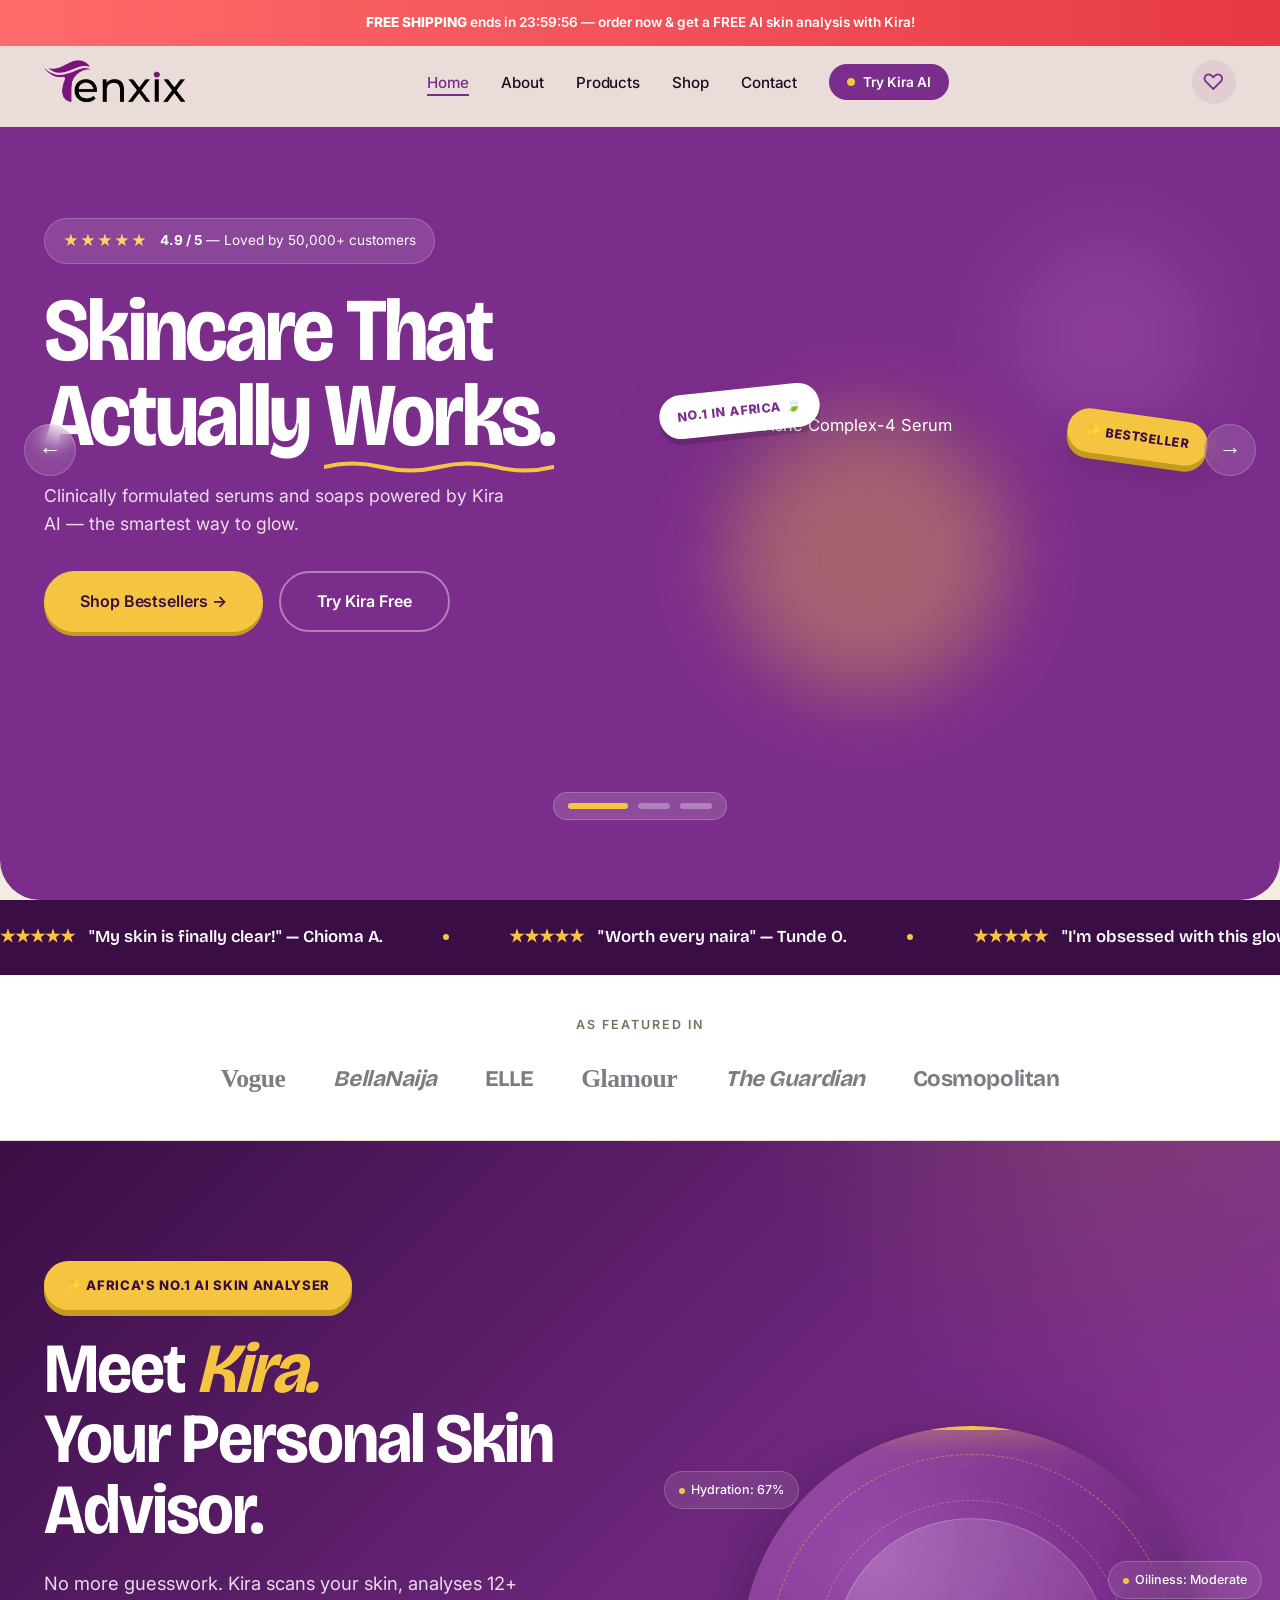
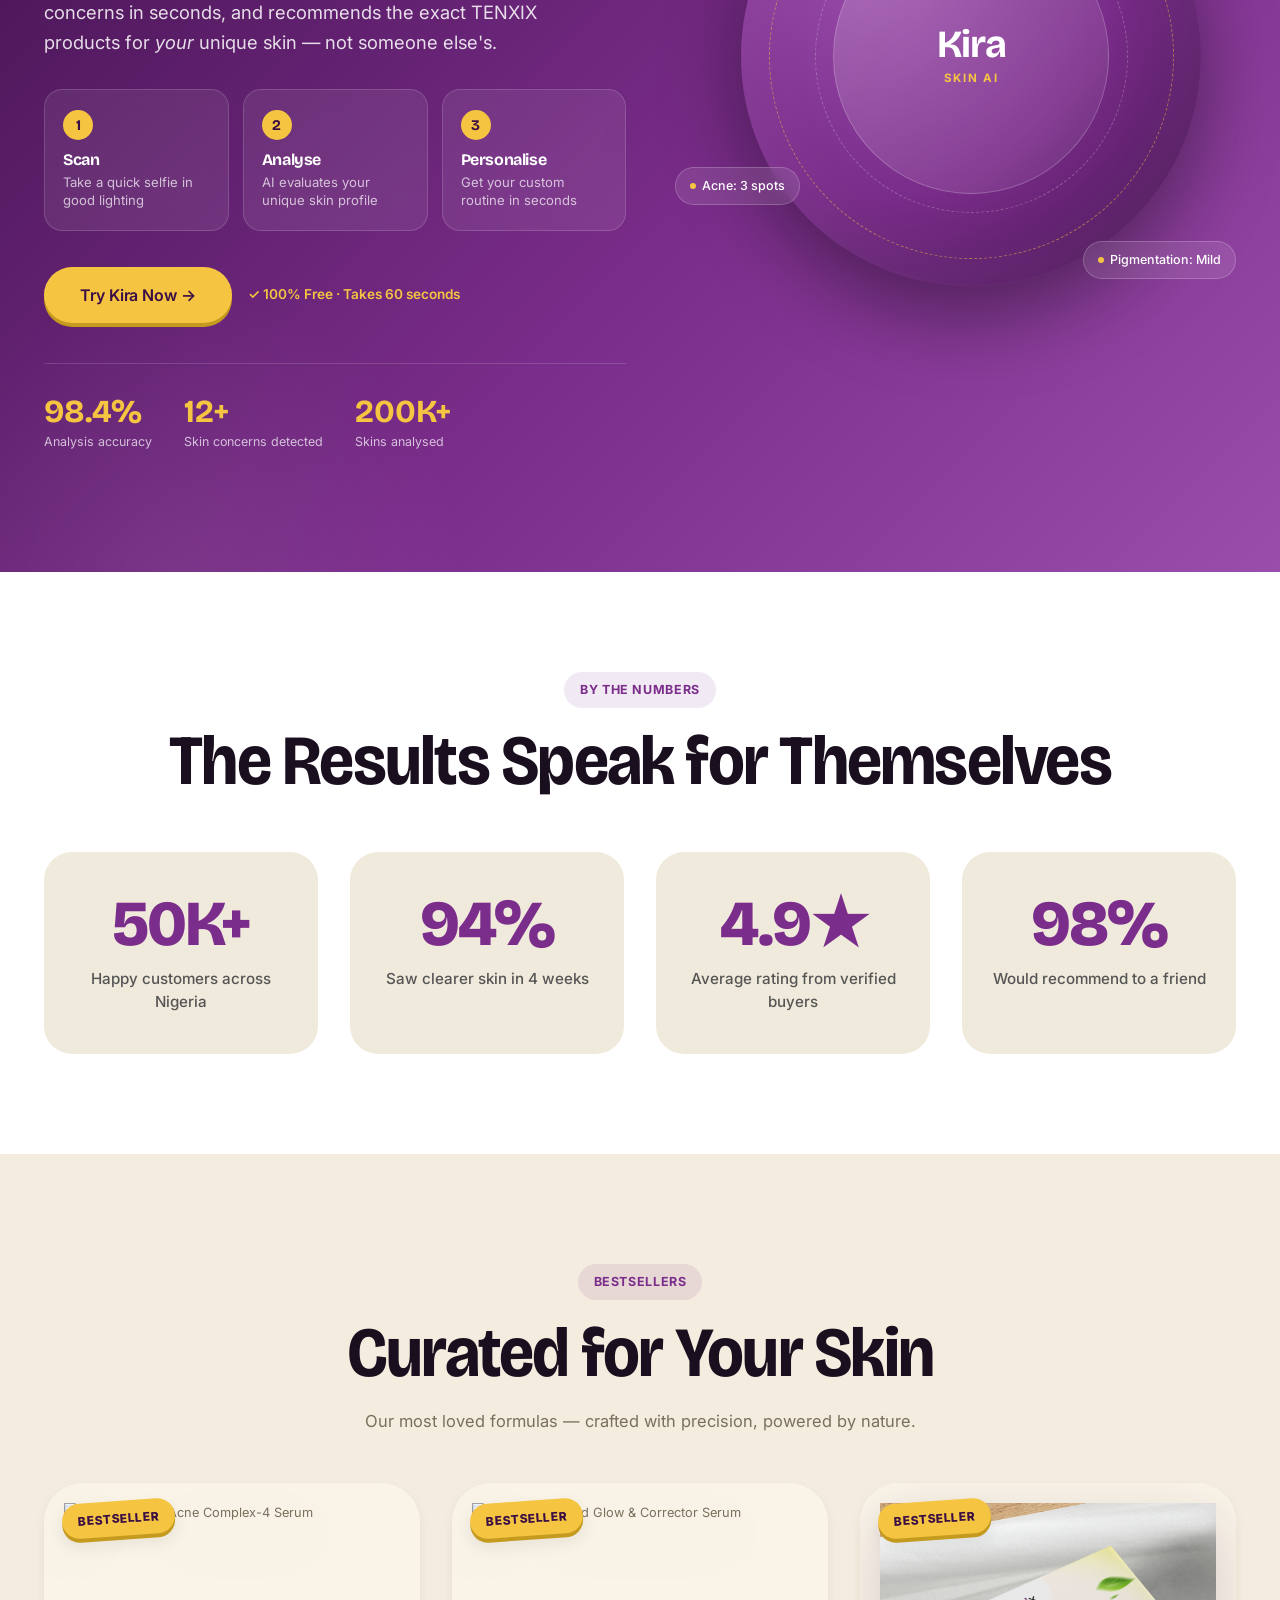
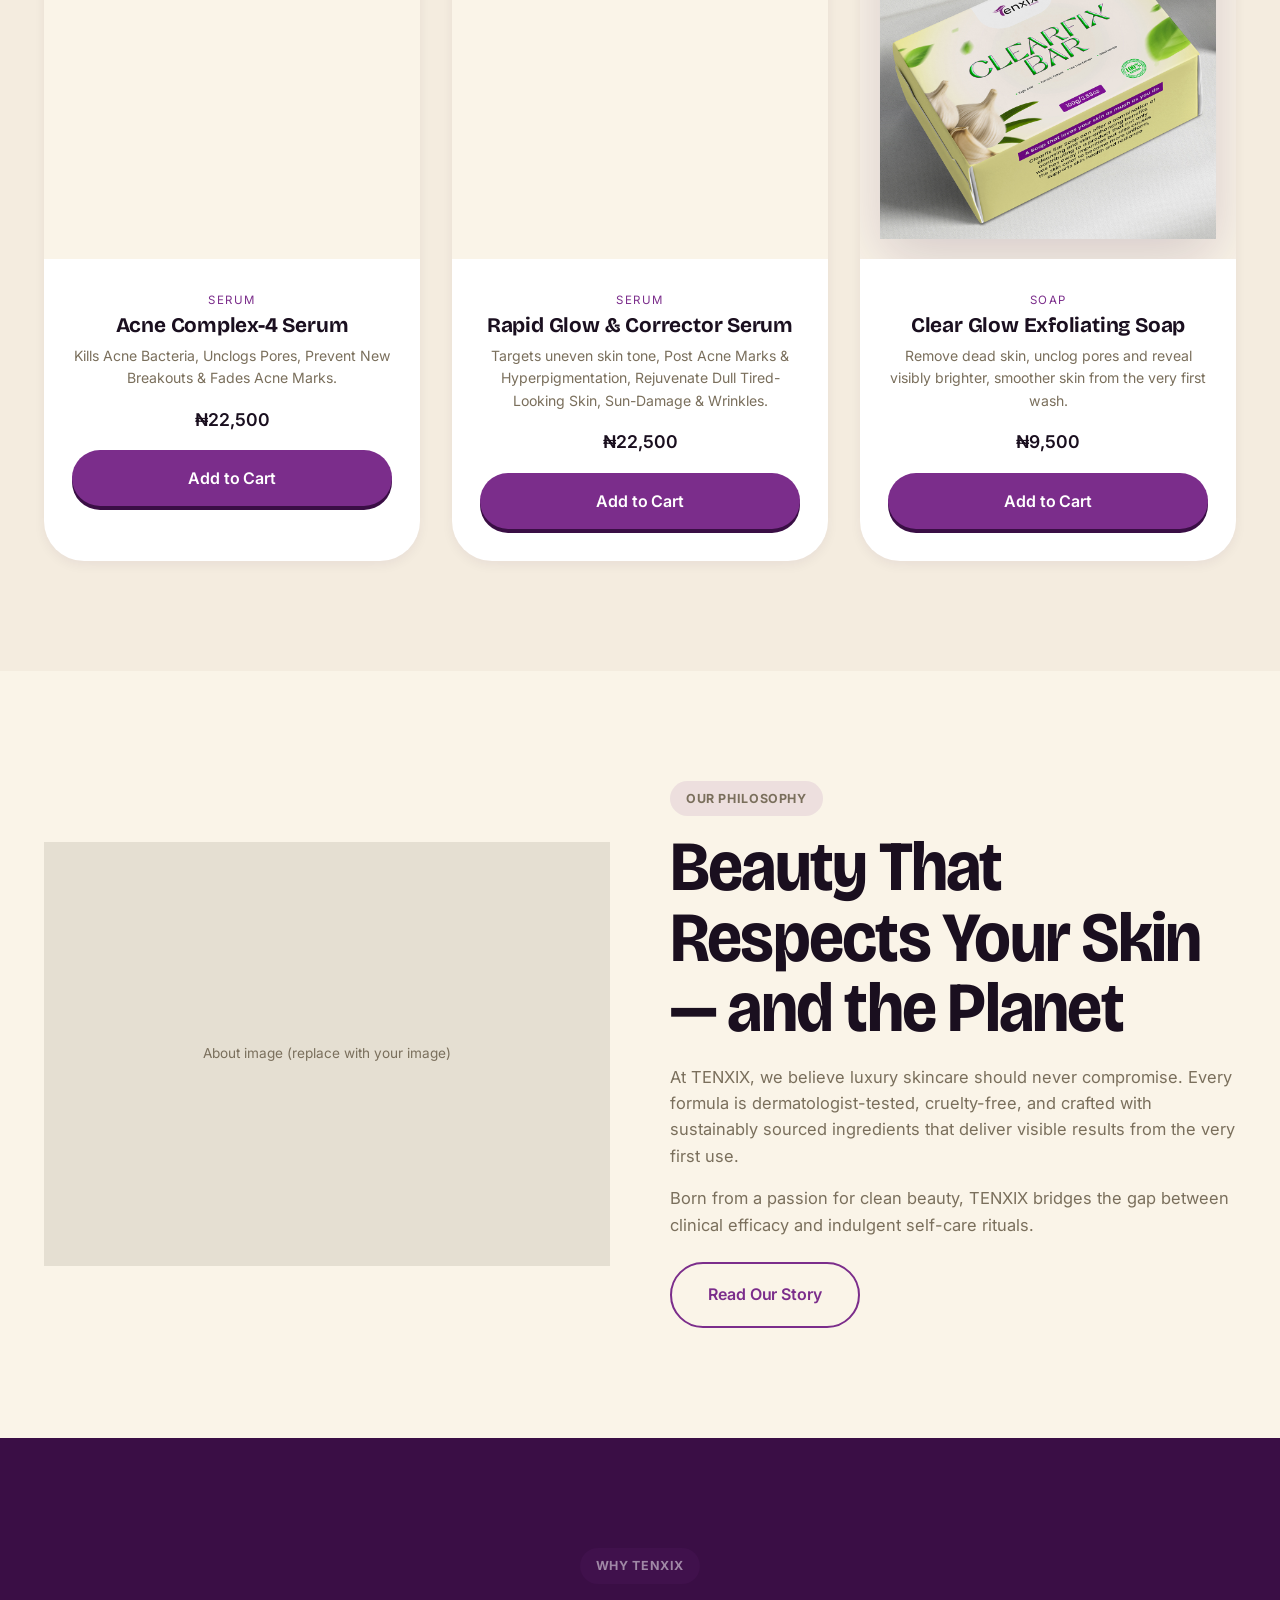
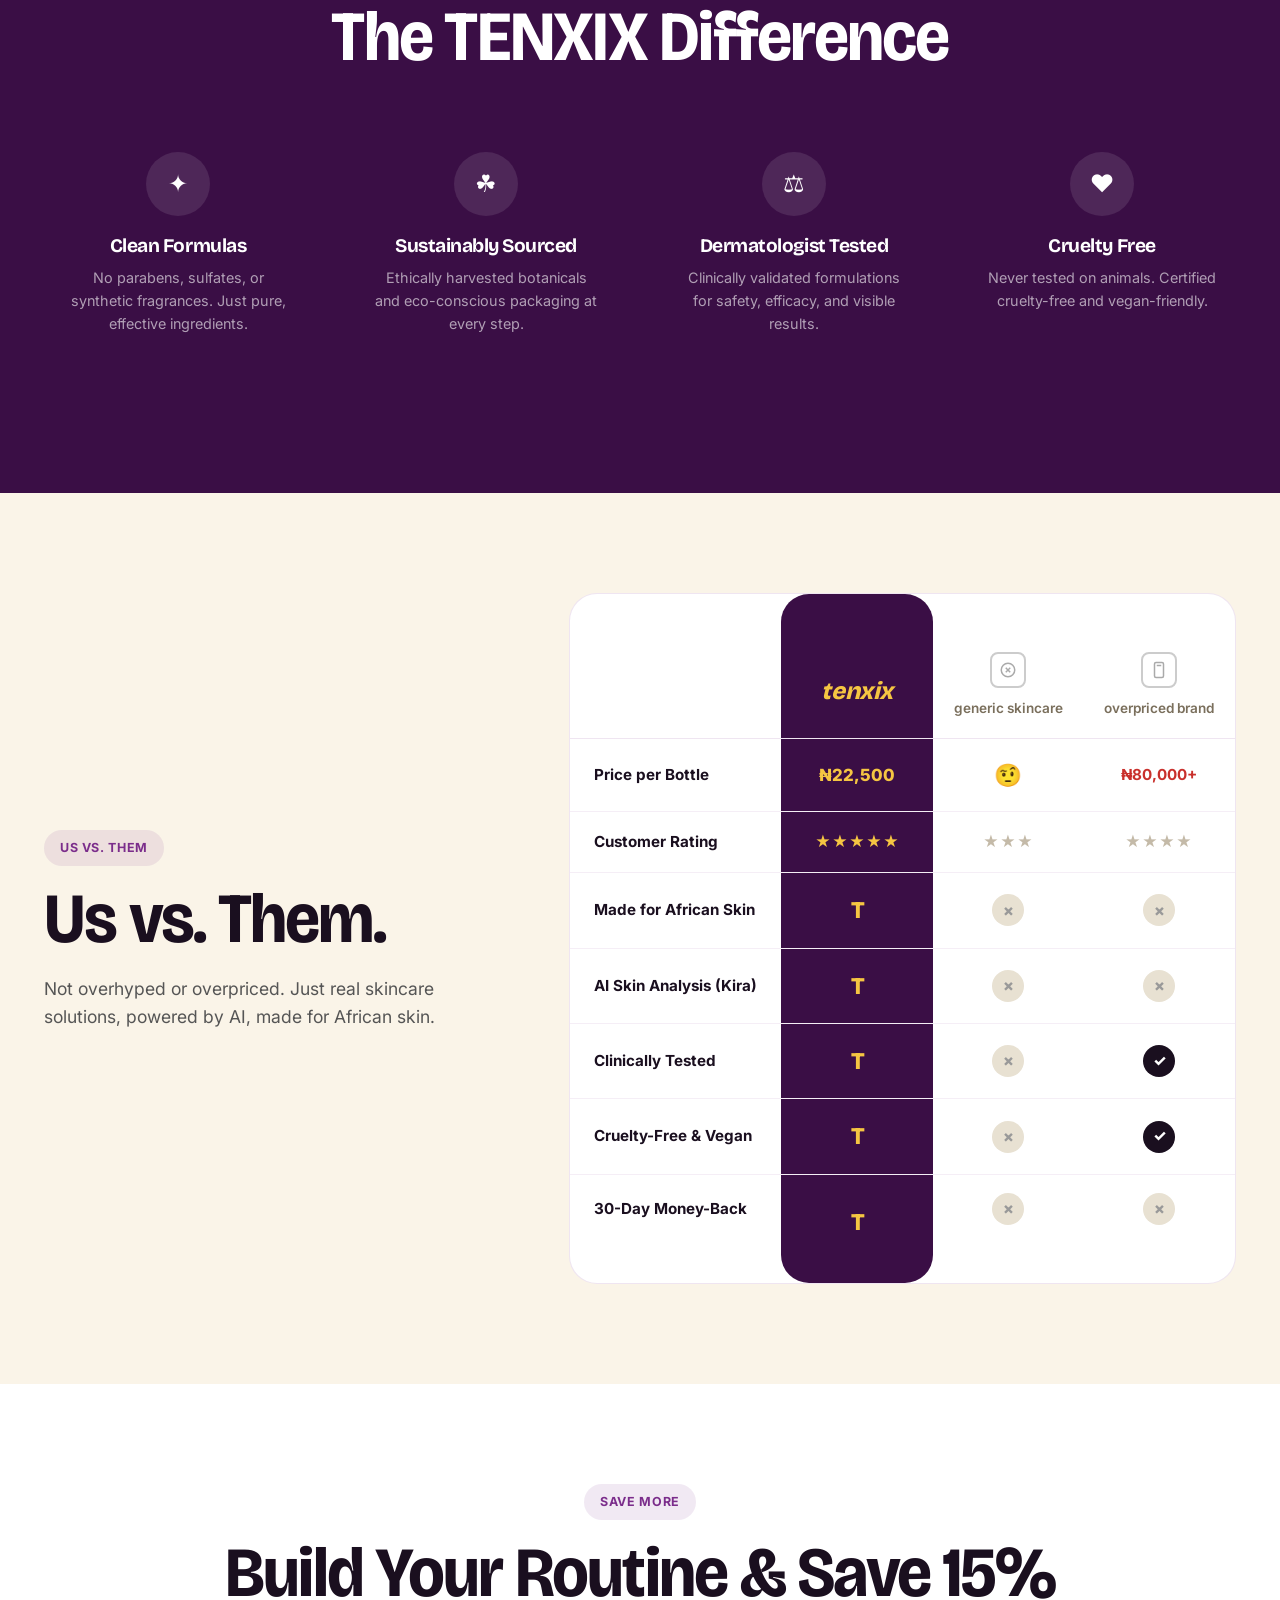
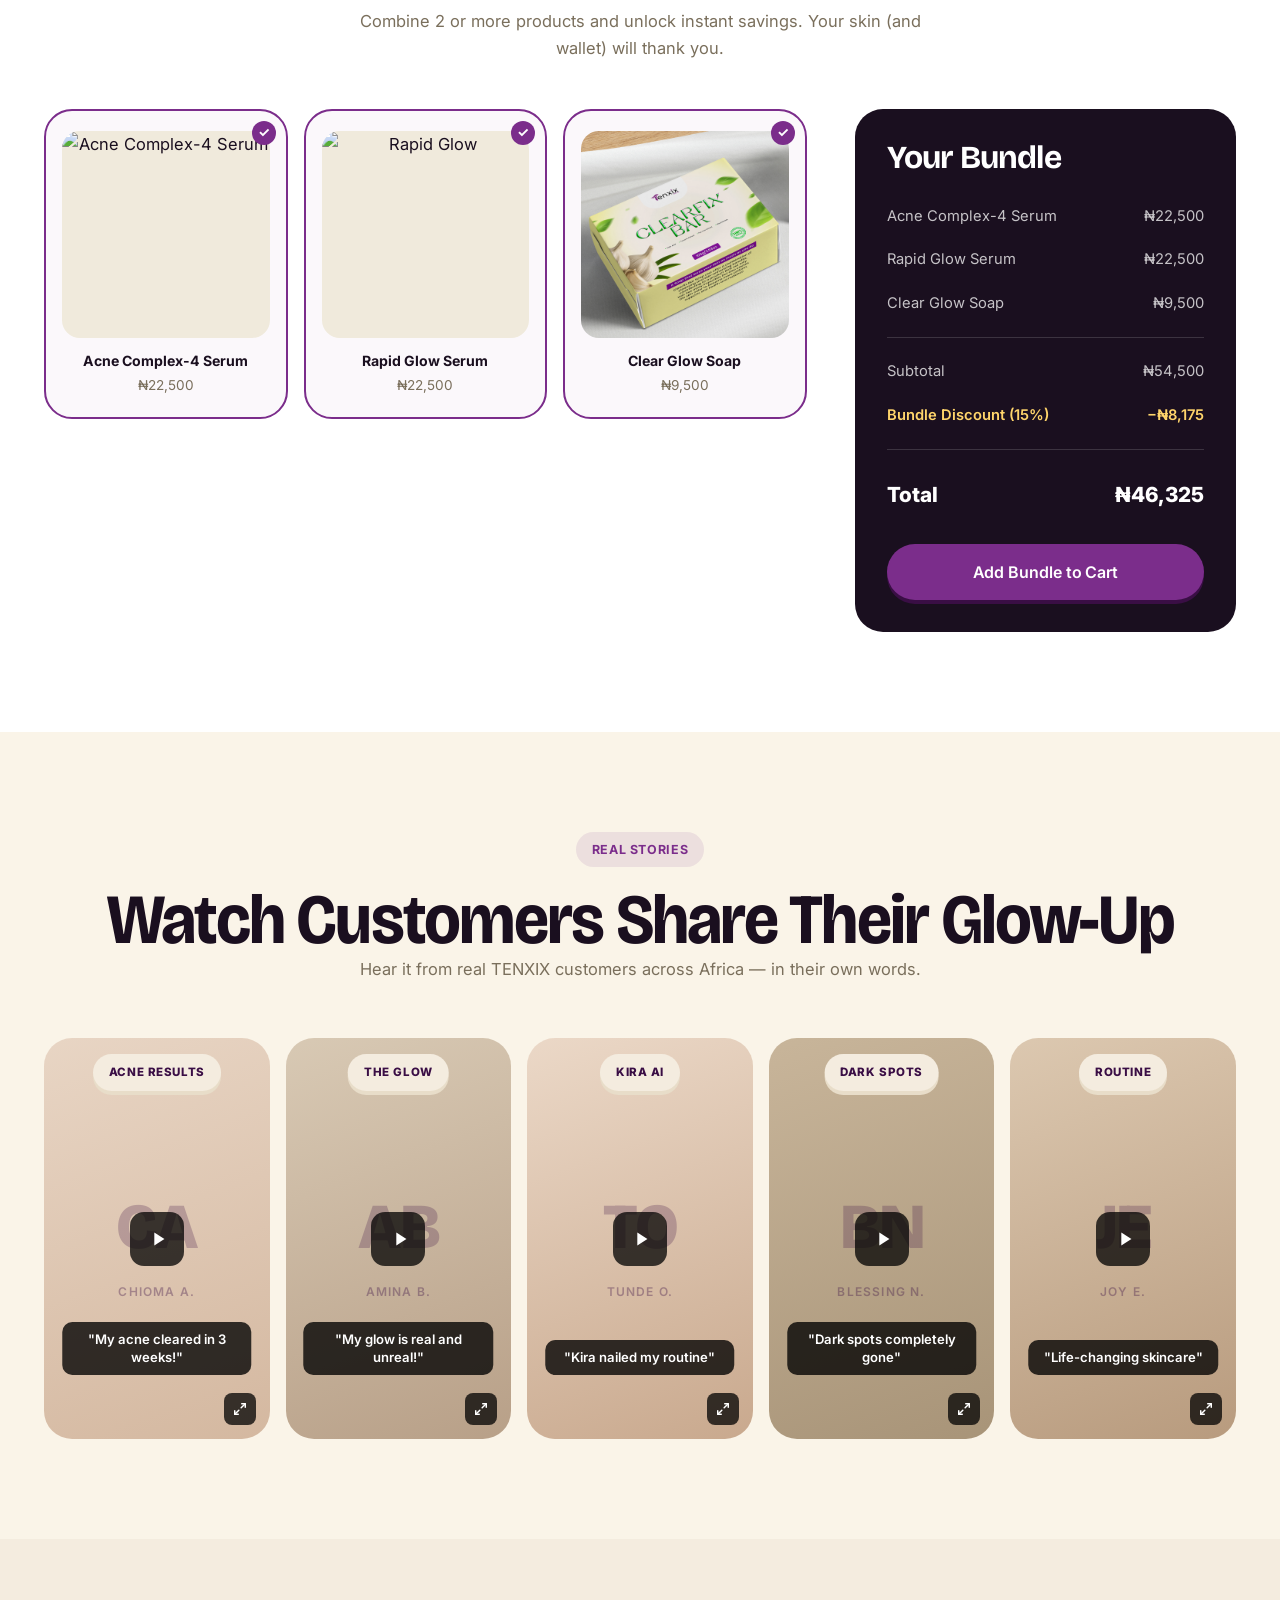
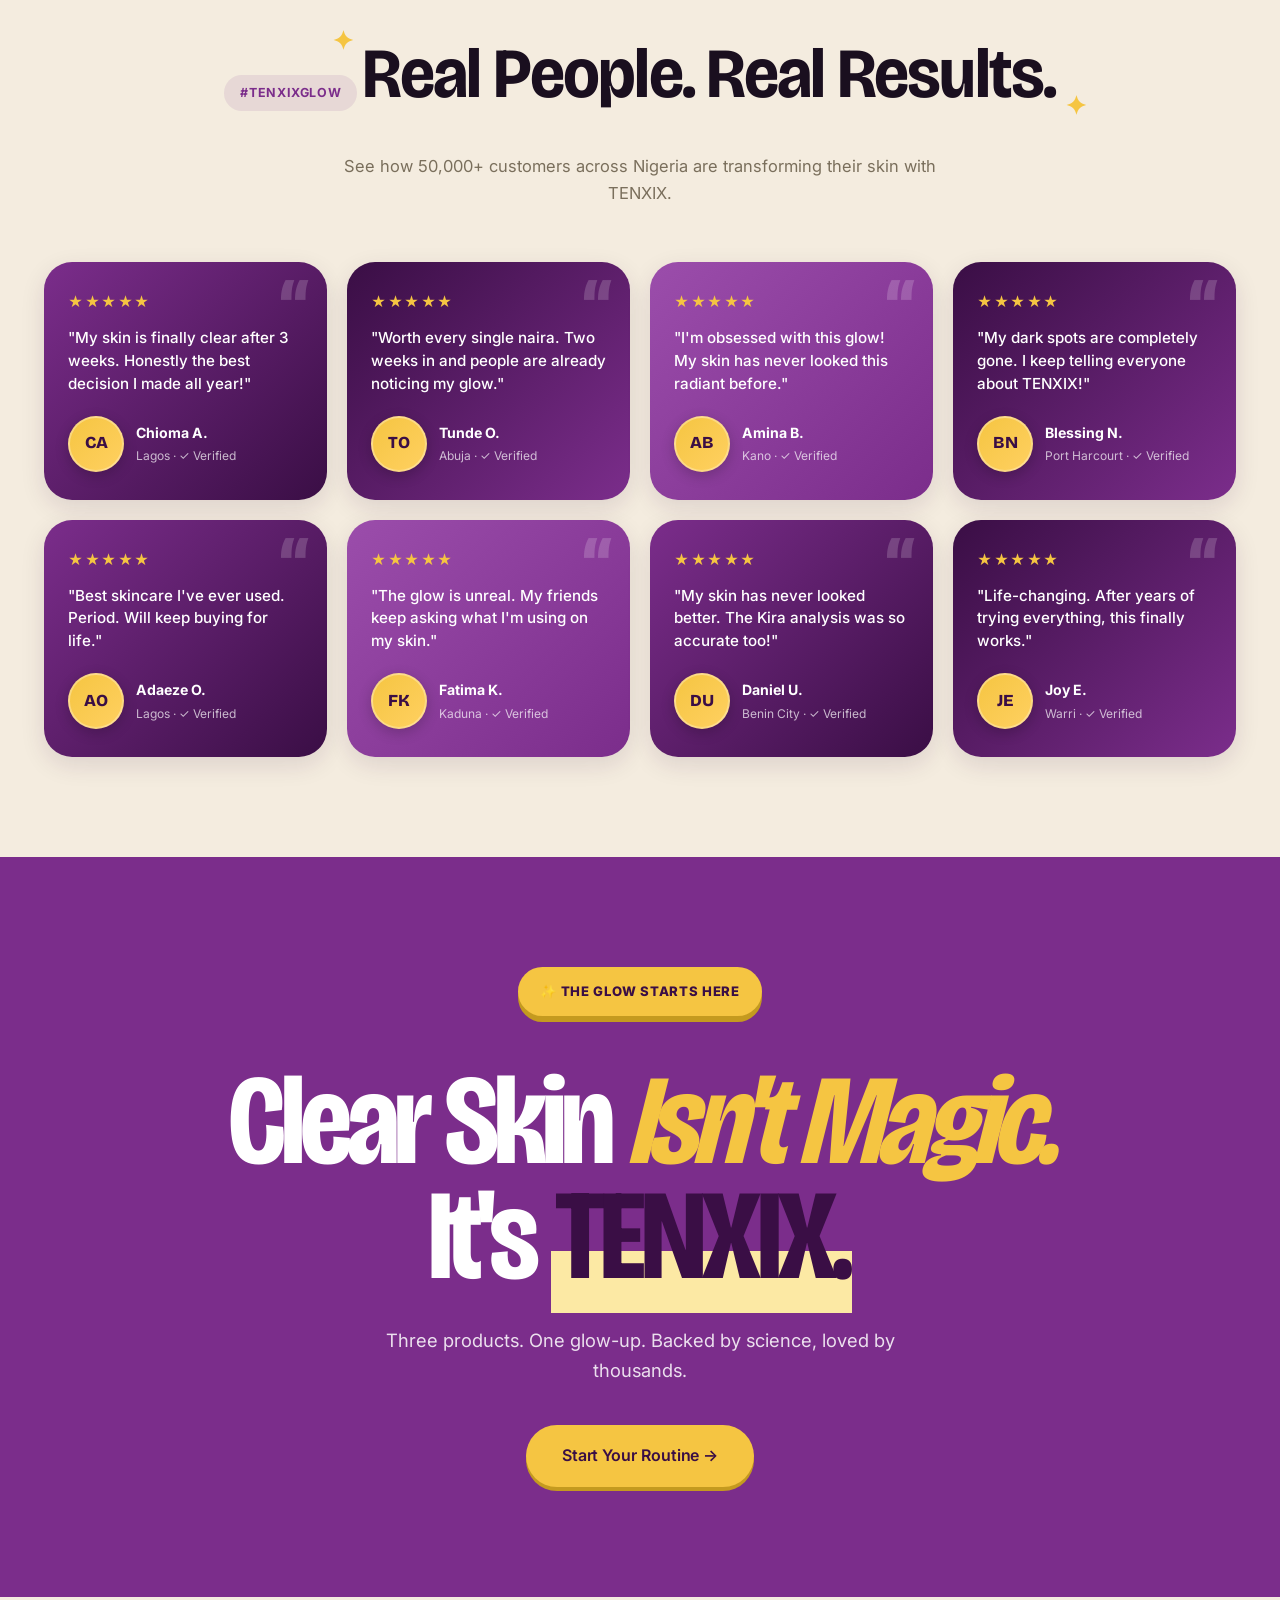
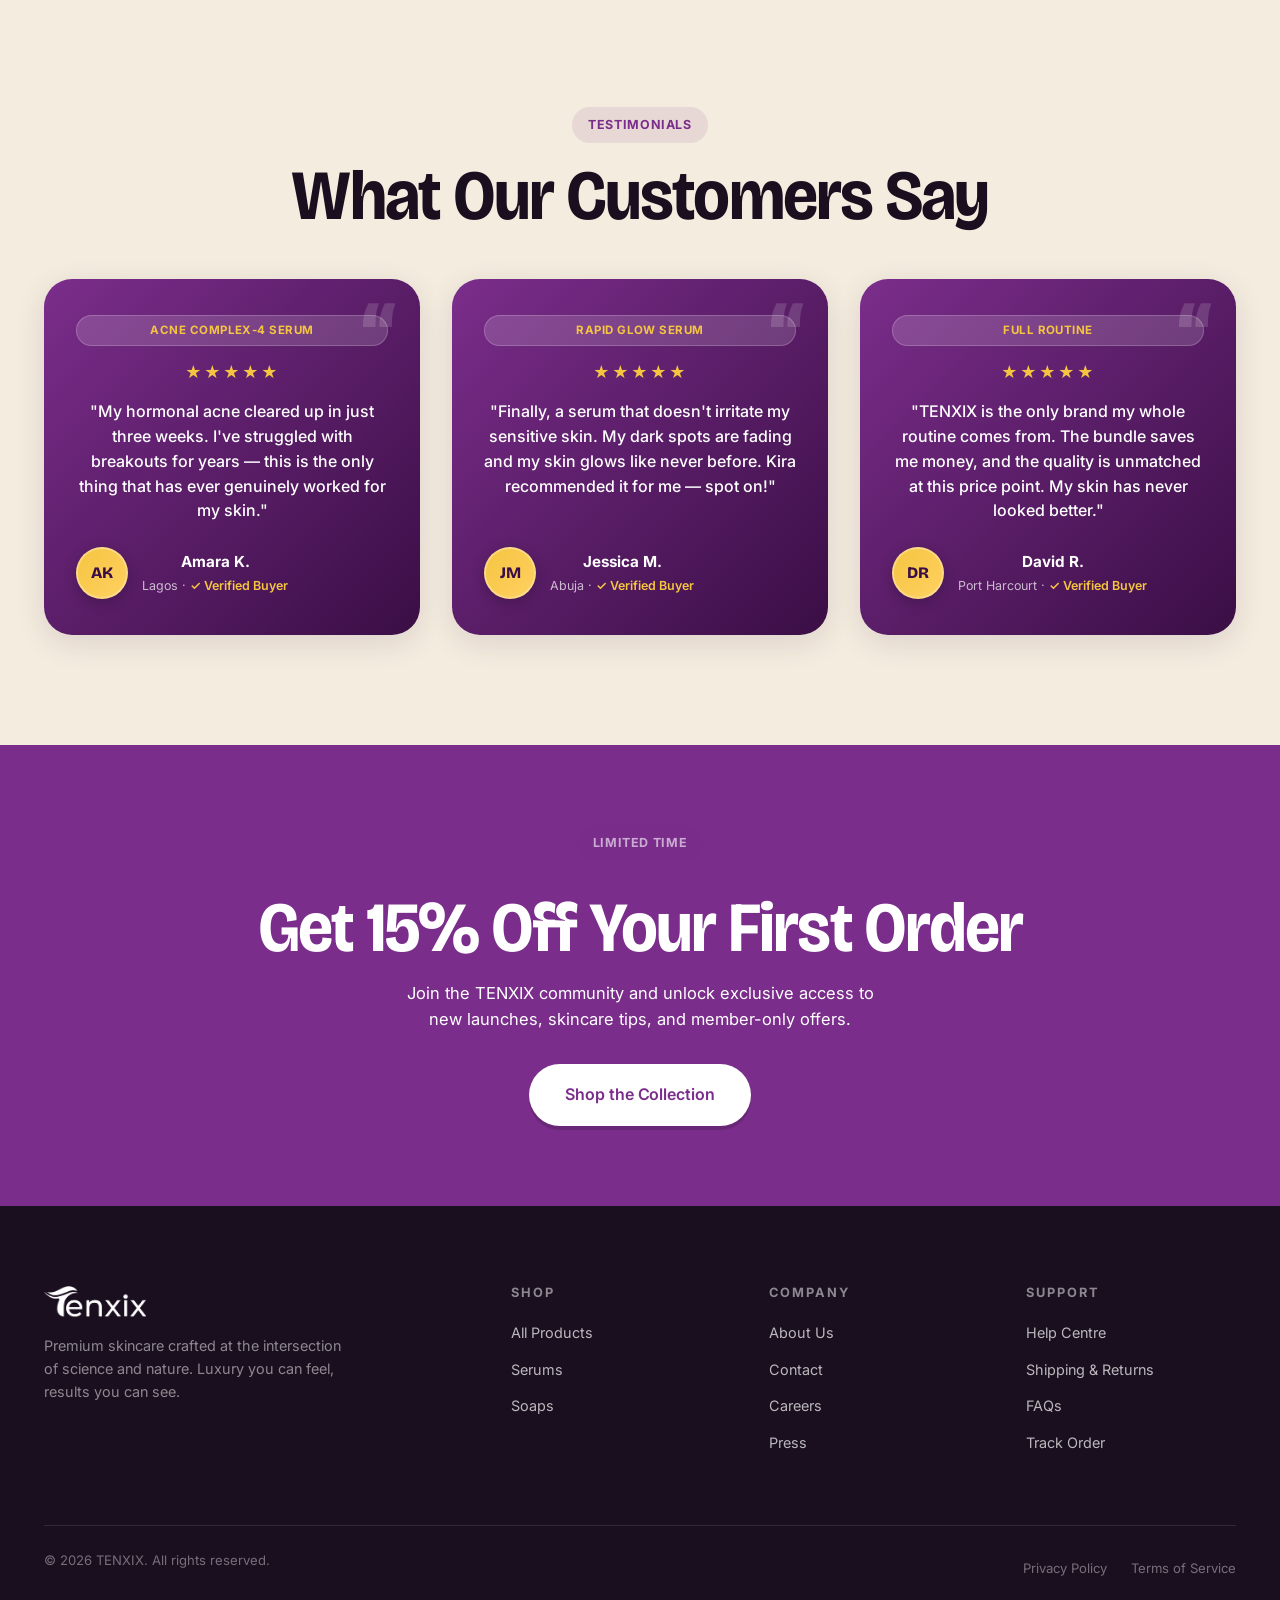
==== commit 463f8639: "Add Kira privacy policy page (required for Google Play submission) - New privacy-policy.html with fu" ====
--- a/index.html
+++ b/index.html
@@ -830,7 +830,7 @@
       <div class="footer-bottom">
         <p>&copy; 2026 TENXIX. All rights reserved.</p>
         <div class="footer-bottom-links">
-          <a href="#">Privacy Policy</a>
+          <a href="privacy-policy.html">Privacy Policy</a>
           <a href="#">Terms of Service</a>
         </div>
       </div>
--- a/assets/css/styles.css
+++ b/assets/css/styles.css
@@ -4664,3 +4664,142 @@
   .payment-option-title { font-size: 0.92rem; }
   .payment-option-desc { font-size: 0.82rem; }
 }
+
+/* ============================================
+   LEGAL PAGES (Privacy Policy, Terms, etc.)
+   ============================================ */
+.legal-page {
+  padding: 80px 0 120px;
+  background: var(--cream-light);
+}
+.legal-content {
+  max-width: 820px;
+  margin: 0 auto;
+  background: #fff;
+  border-radius: var(--radius-lg);
+  padding: 64px 56px;
+  box-shadow: var(--shadow-sm);
+  color: var(--black);
+  line-height: 1.7;
+}
+.legal-content > p,
+.legal-content > ul,
+.legal-content > ol {
+  font-size: 1rem;
+  margin-bottom: 18px;
+  color: #333;
+}
+.legal-content ul,
+.legal-content ol { padding-left: 22px; }
+.legal-content li { margin-bottom: 8px; color: #333; }
+.legal-content a {
+  color: var(--purple);
+  text-decoration: underline;
+  text-underline-offset: 3px;
+  font-weight: 500;
+}
+.legal-content a:hover { color: var(--purple-deep); }
+
+.legal-content h2 {
+  font-size: 1.55rem;
+  font-weight: 700;
+  margin-top: 44px;
+  margin-bottom: 16px;
+  color: var(--purple-deep);
+  letter-spacing: -0.01em;
+}
+.legal-content h2:first-of-type { margin-top: 32px; }
+.legal-content h3 {
+  font-size: 1.15rem;
+  font-weight: 700;
+  margin-top: 28px;
+  margin-bottom: 12px;
+  color: var(--black);
+}
+
+.legal-dates {
+  background: var(--cream-light);
+  padding: 16px 20px;
+  border-radius: var(--radius);
+  font-size: 0.92rem !important;
+  color: var(--gray-dark) !important;
+  border-left: 3px solid var(--purple);
+  margin-bottom: 28px !important;
+}
+.legal-dates strong { color: var(--black); }
+
+.legal-intro {
+  font-size: 1.05rem !important;
+  color: #444 !important;
+}
+
+.legal-callout {
+  background: rgba(245,197,66,0.12);
+  border-left: 4px solid var(--yellow);
+  border-radius: var(--radius);
+  padding: 18px 22px;
+  margin: 20px 0 24px;
+  font-size: 1rem;
+  line-height: 1.6;
+  color: var(--purple-deep);
+}
+.legal-callout strong { color: var(--purple-deep); }
+
+.legal-table-wrap {
+  overflow-x: auto;
+  margin: 18px 0 24px;
+  border-radius: var(--radius);
+  border: 1px solid var(--gray);
+}
+.legal-table {
+  width: 100%;
+  border-collapse: collapse;
+  font-size: 0.92rem;
+  min-width: 540px;
+}
+.legal-table thead th {
+  background: var(--purple-deep);
+  color: #fff;
+  text-align: left;
+  padding: 12px 16px;
+  font-weight: 700;
+  font-size: 0.88rem;
+}
+.legal-table tbody td {
+  padding: 14px 16px;
+  border-top: 1px solid var(--gray);
+  color: #333;
+  vertical-align: top;
+}
+.legal-table tbody tr:hover { background: var(--cream-light); }
+
+.legal-contact-card {
+  background: var(--cream-light);
+  padding: 22px 24px;
+  border-radius: var(--radius);
+  margin-top: 16px;
+}
+.legal-contact-card p {
+  margin-bottom: 12px;
+  font-size: 0.98rem;
+  line-height: 1.65;
+}
+.legal-contact-card p:last-child { margin-bottom: 0; }
+
+@media (max-width: 768px) {
+  .legal-page { padding: 56px 0 80px; }
+  .legal-content {
+    padding: 36px 24px;
+    border-radius: var(--radius);
+  }
+  .legal-content h2 { font-size: 1.3rem; margin-top: 36px; }
+  .legal-content h3 { font-size: 1.05rem; }
+  .legal-content > p,
+  .legal-content > ul,
+  .legal-content > ol { font-size: 0.96rem; }
+  .legal-callout { padding: 16px 18px; font-size: 0.94rem; }
+  .legal-contact-card { padding: 18px 20px; }
+  .legal-table { font-size: 0.85rem; }
+  .legal-table thead th,
+  .legal-table tbody td { padding: 10px 12px; }
+}
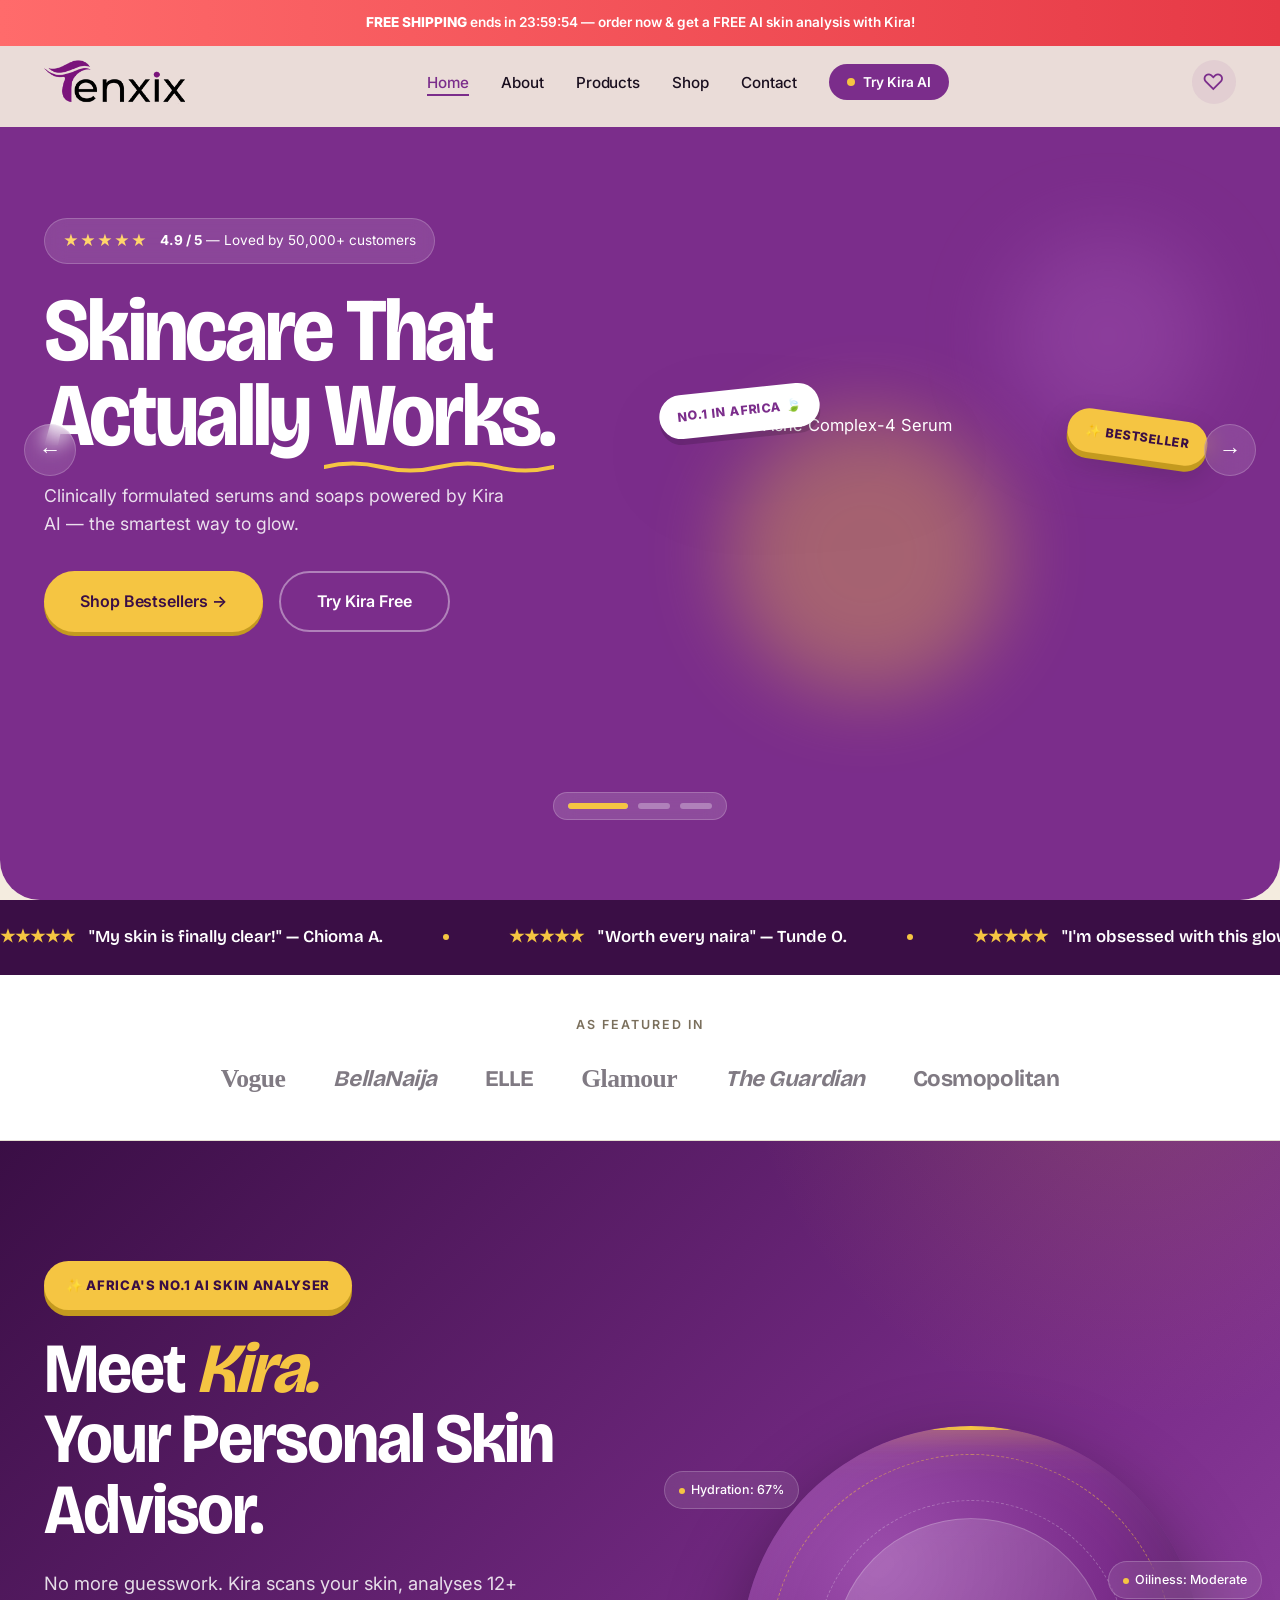
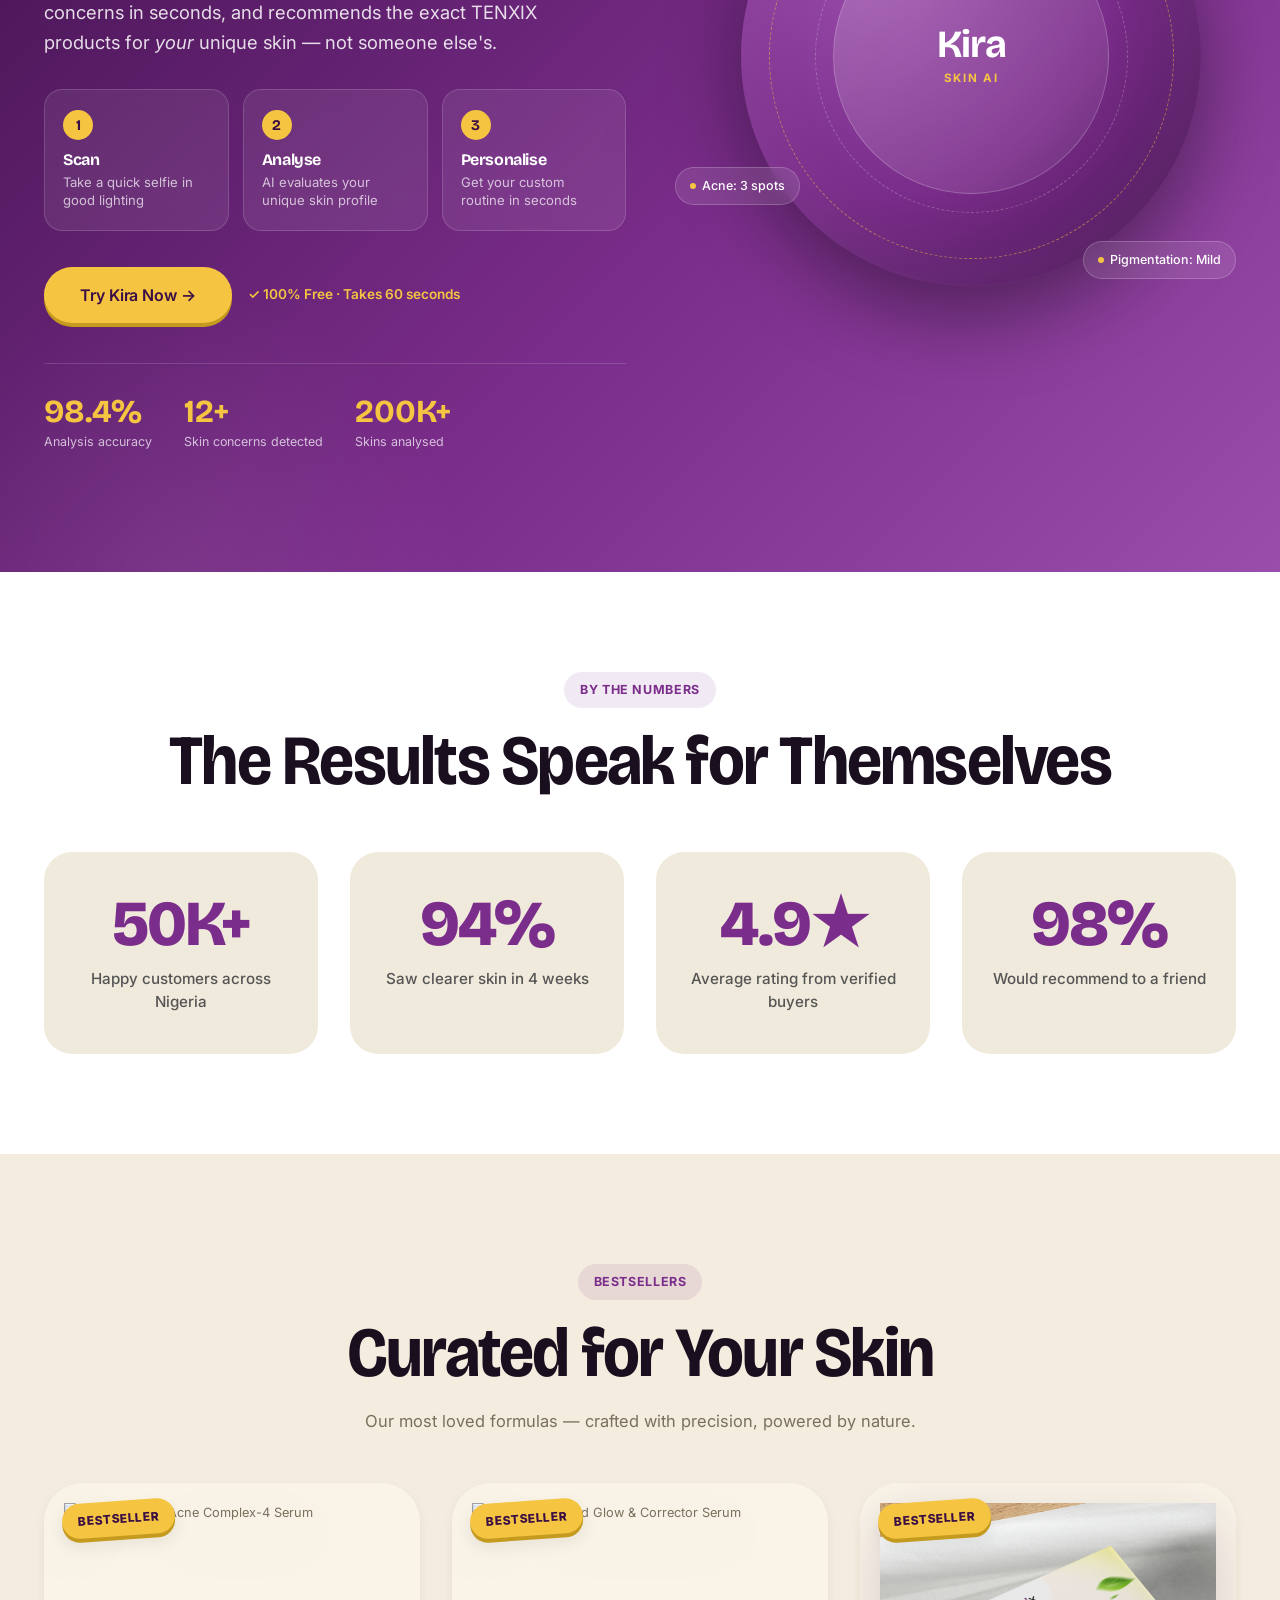
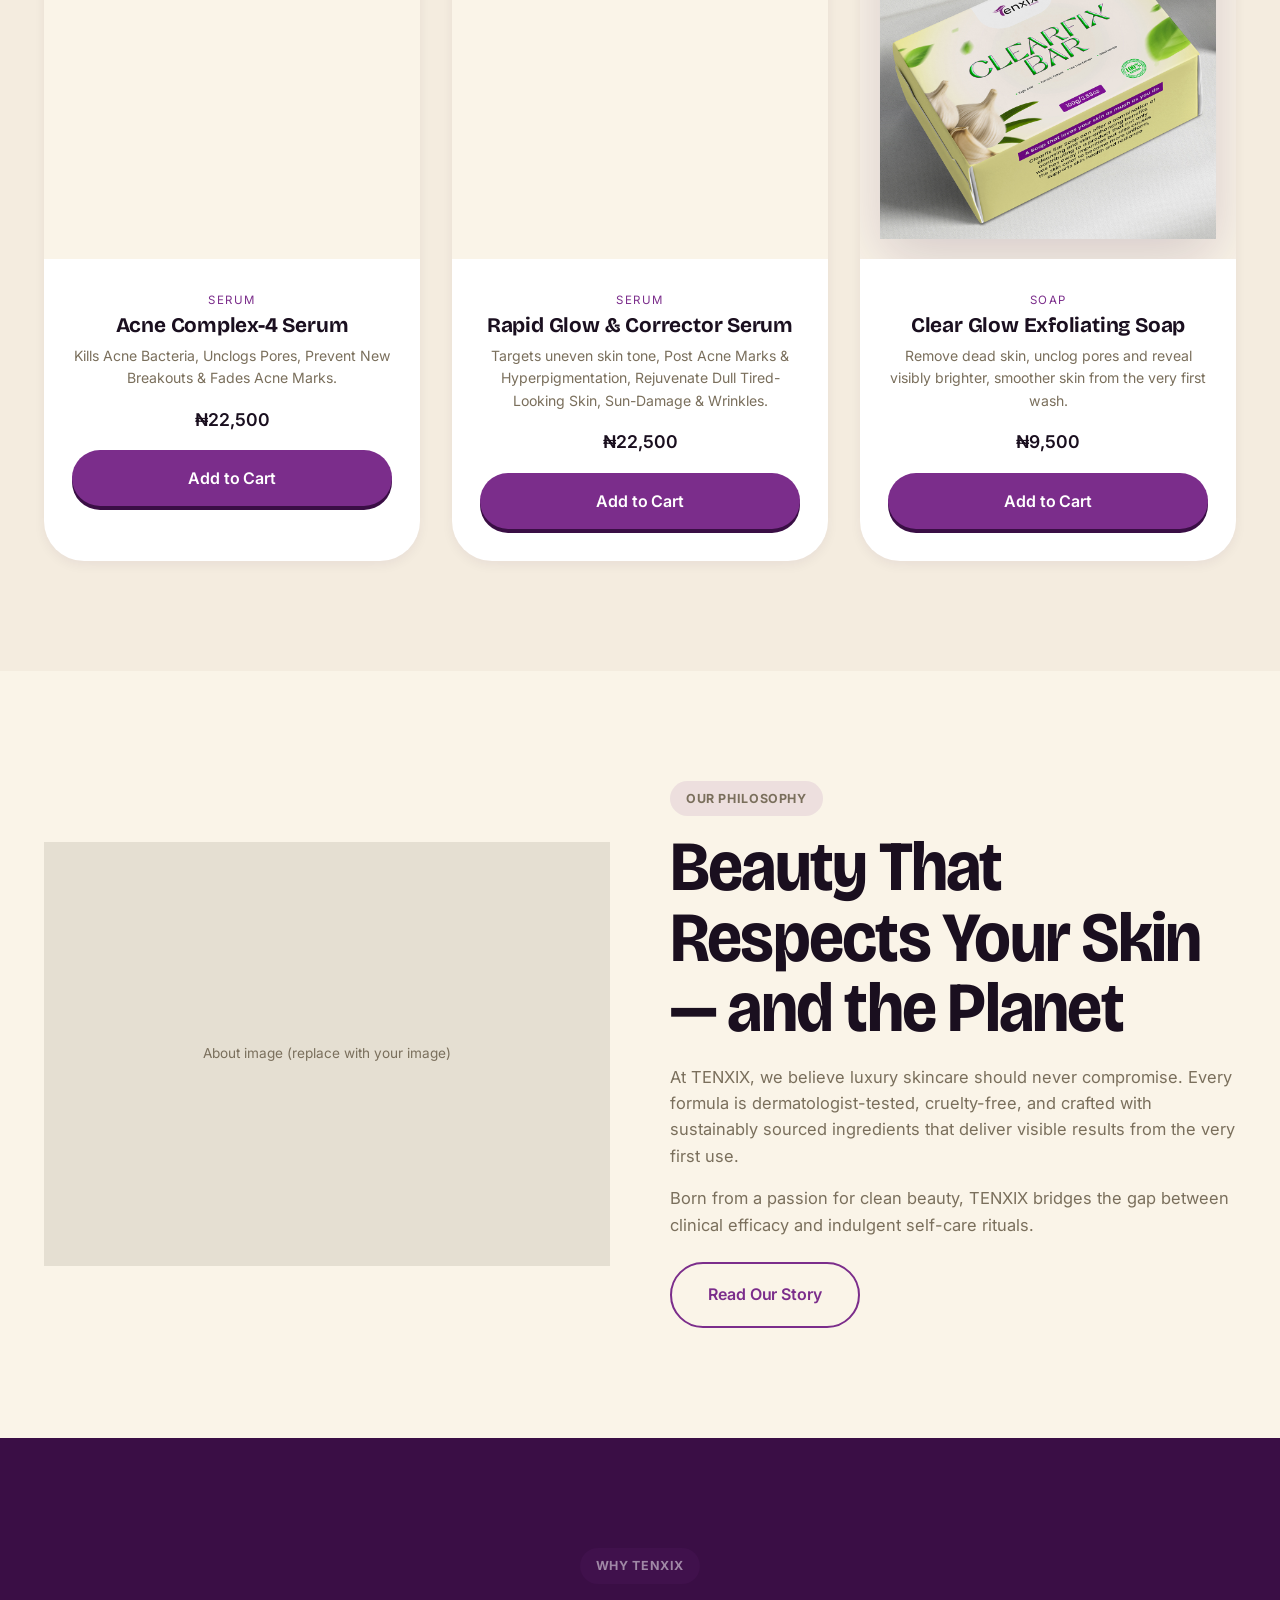
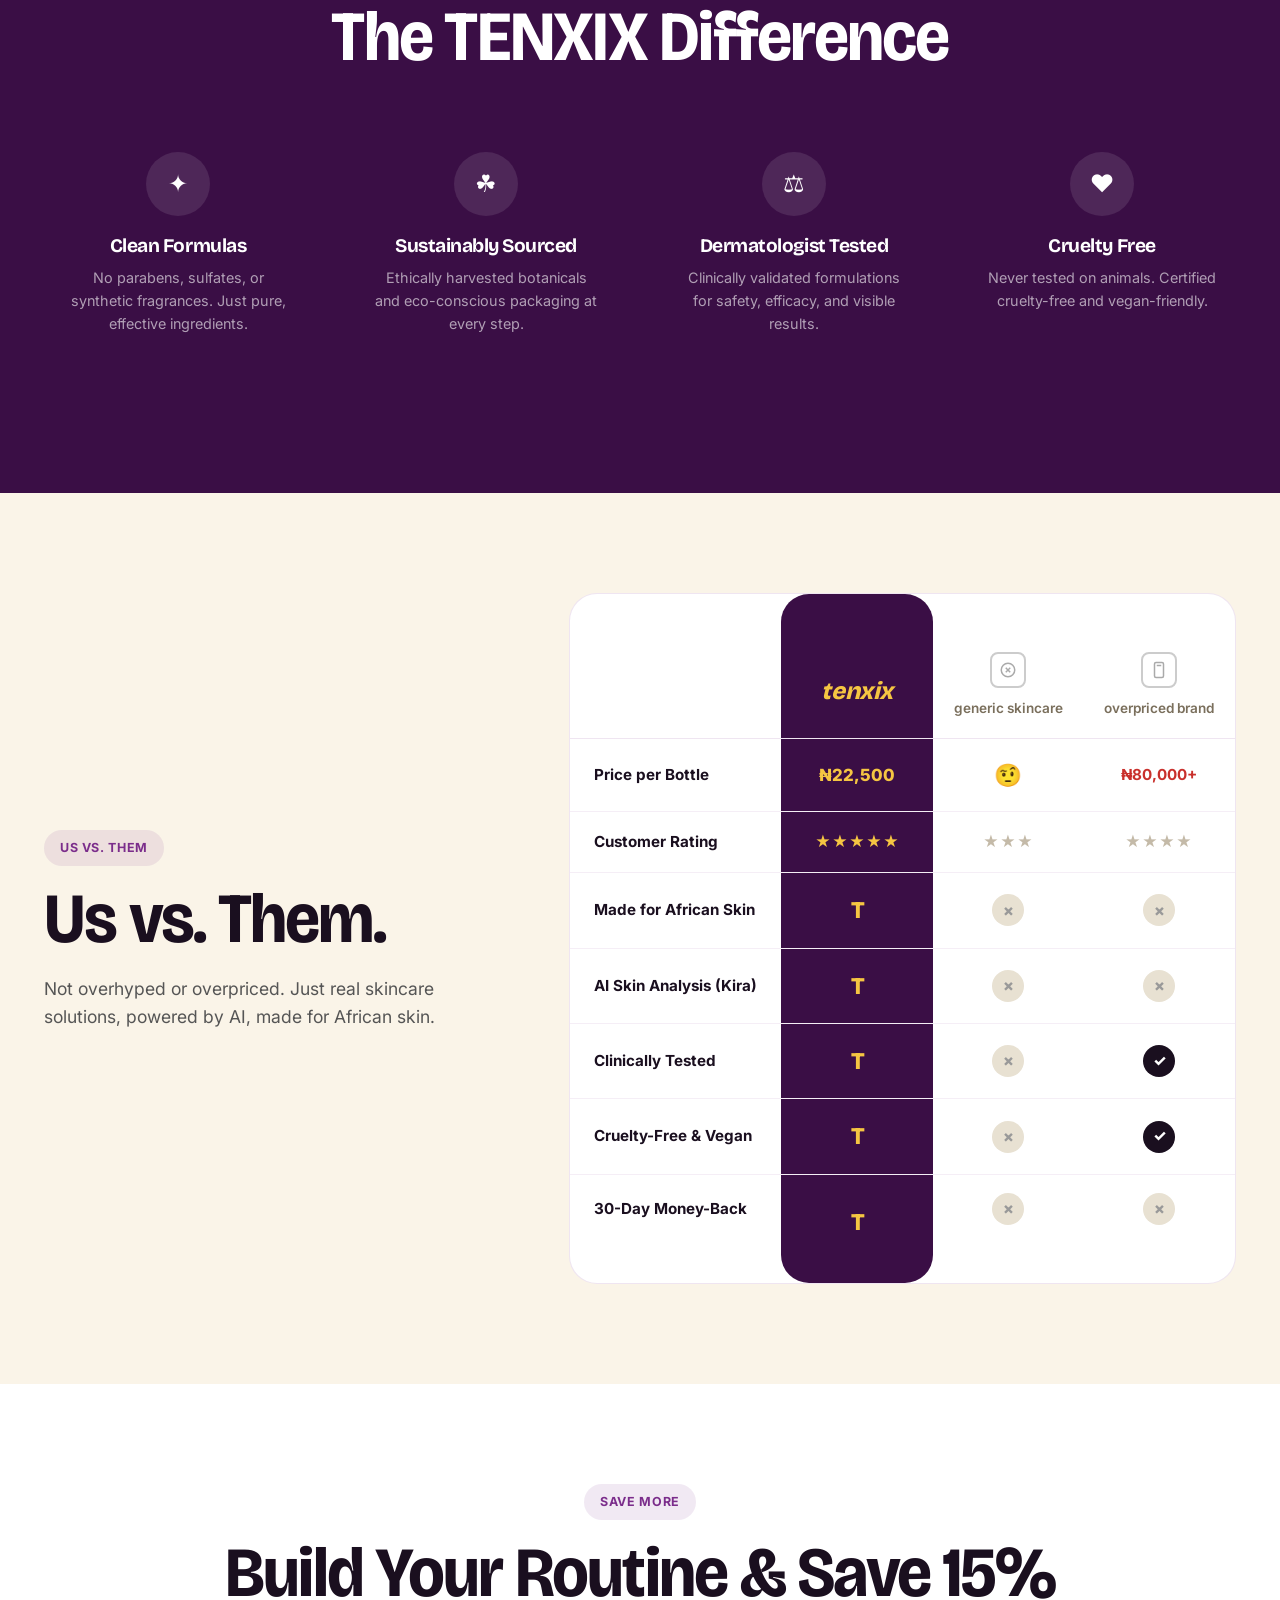
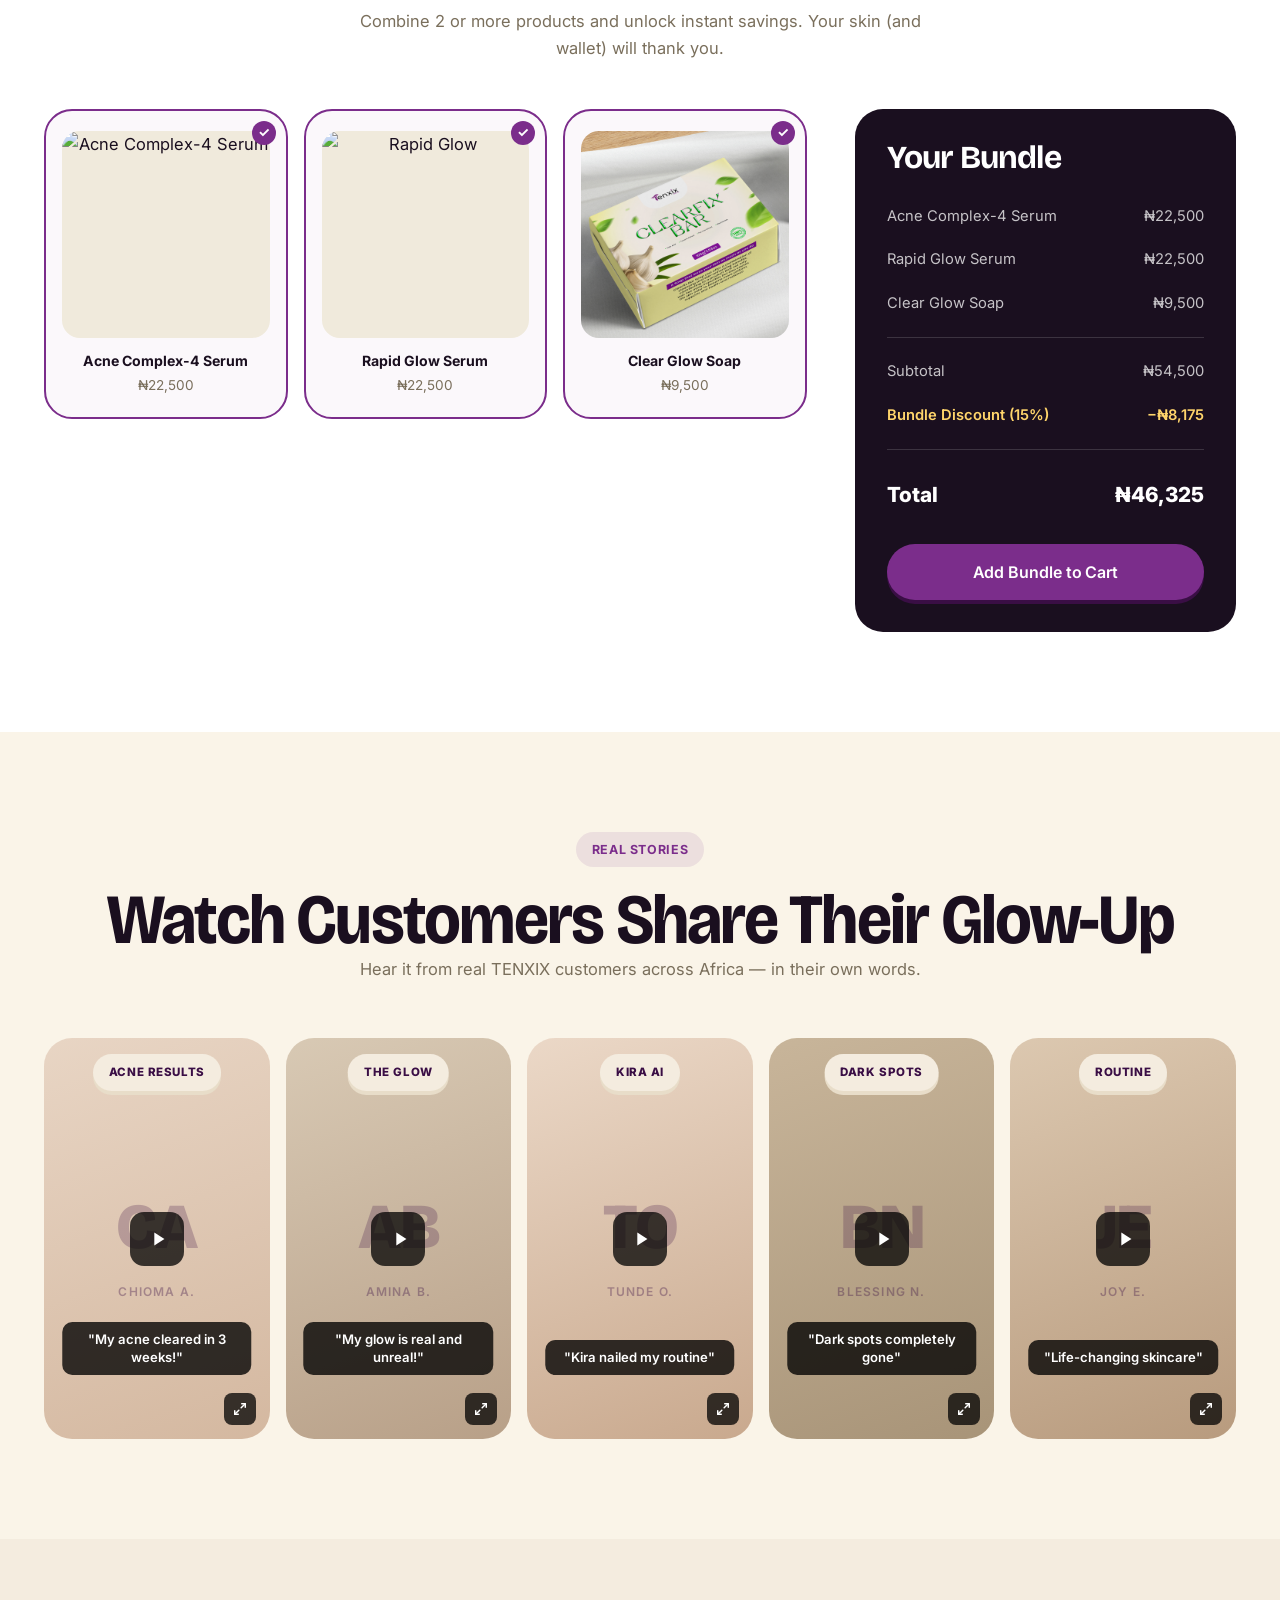
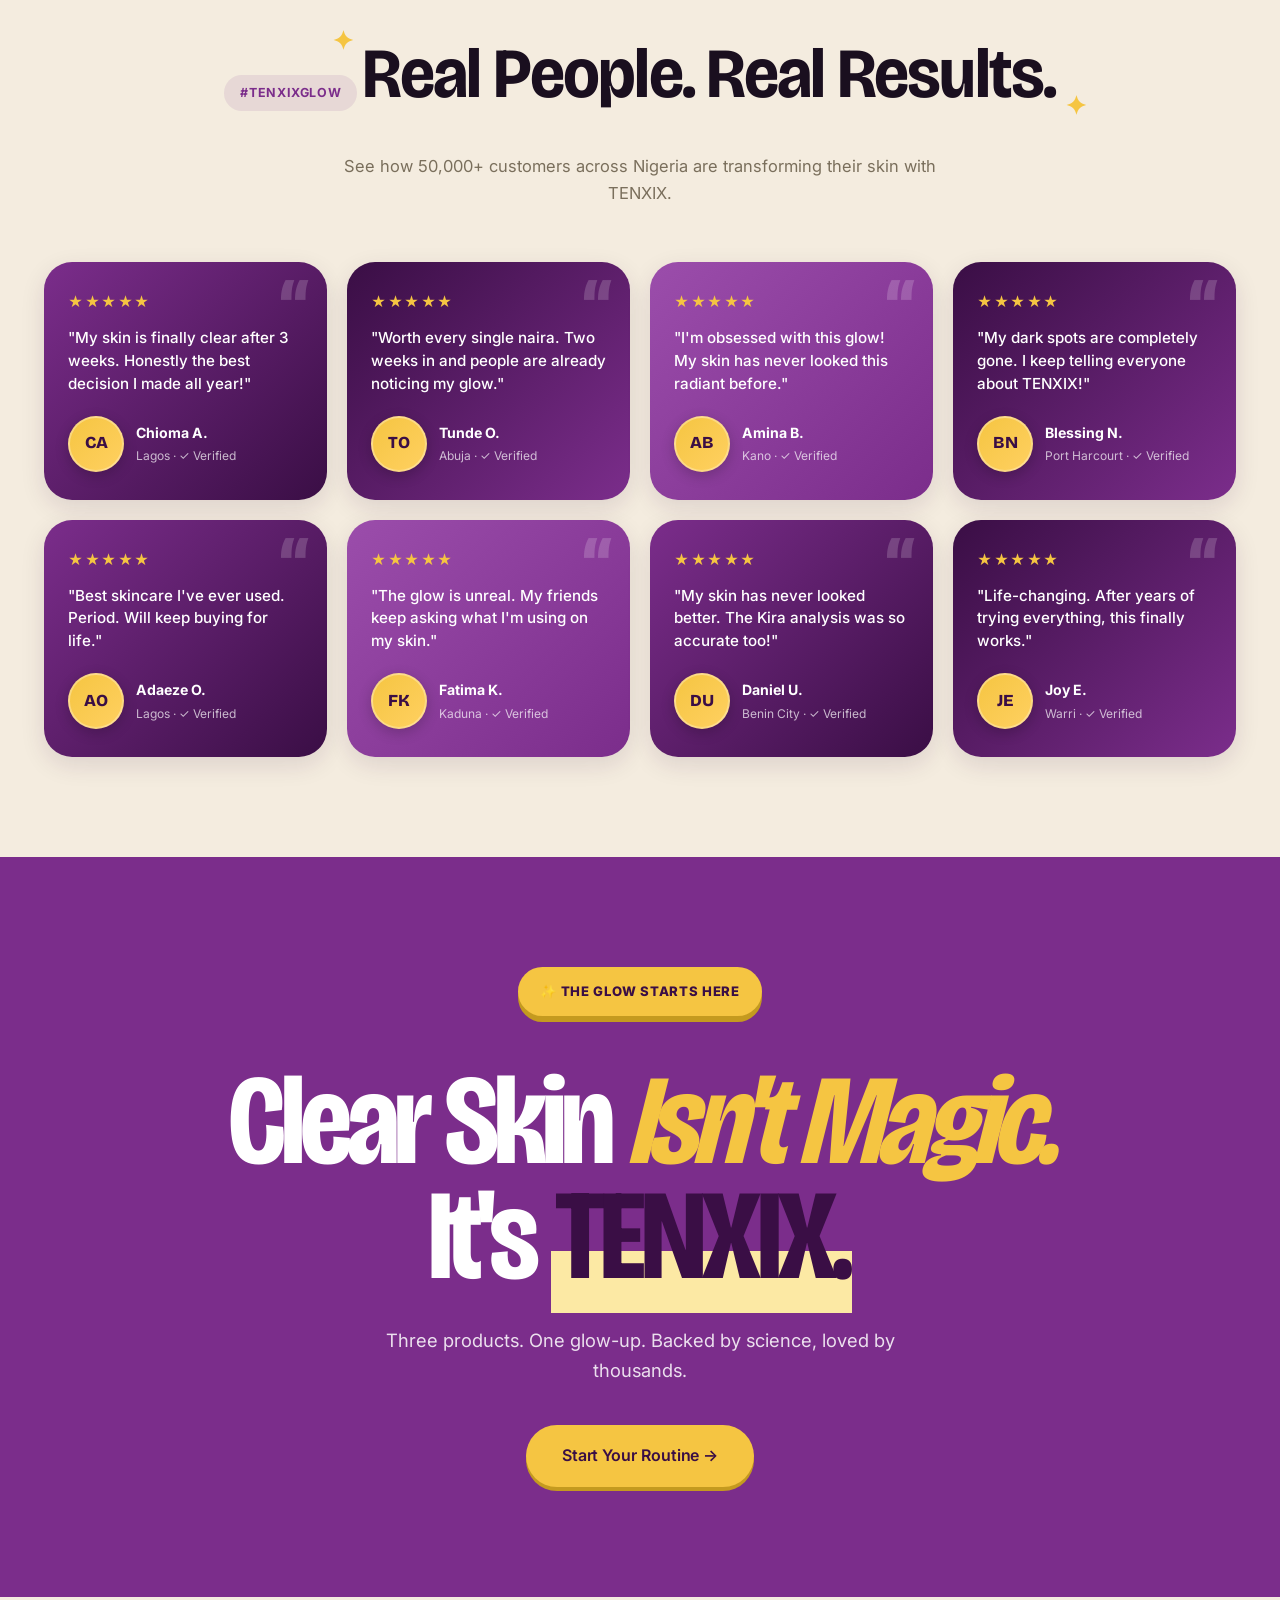
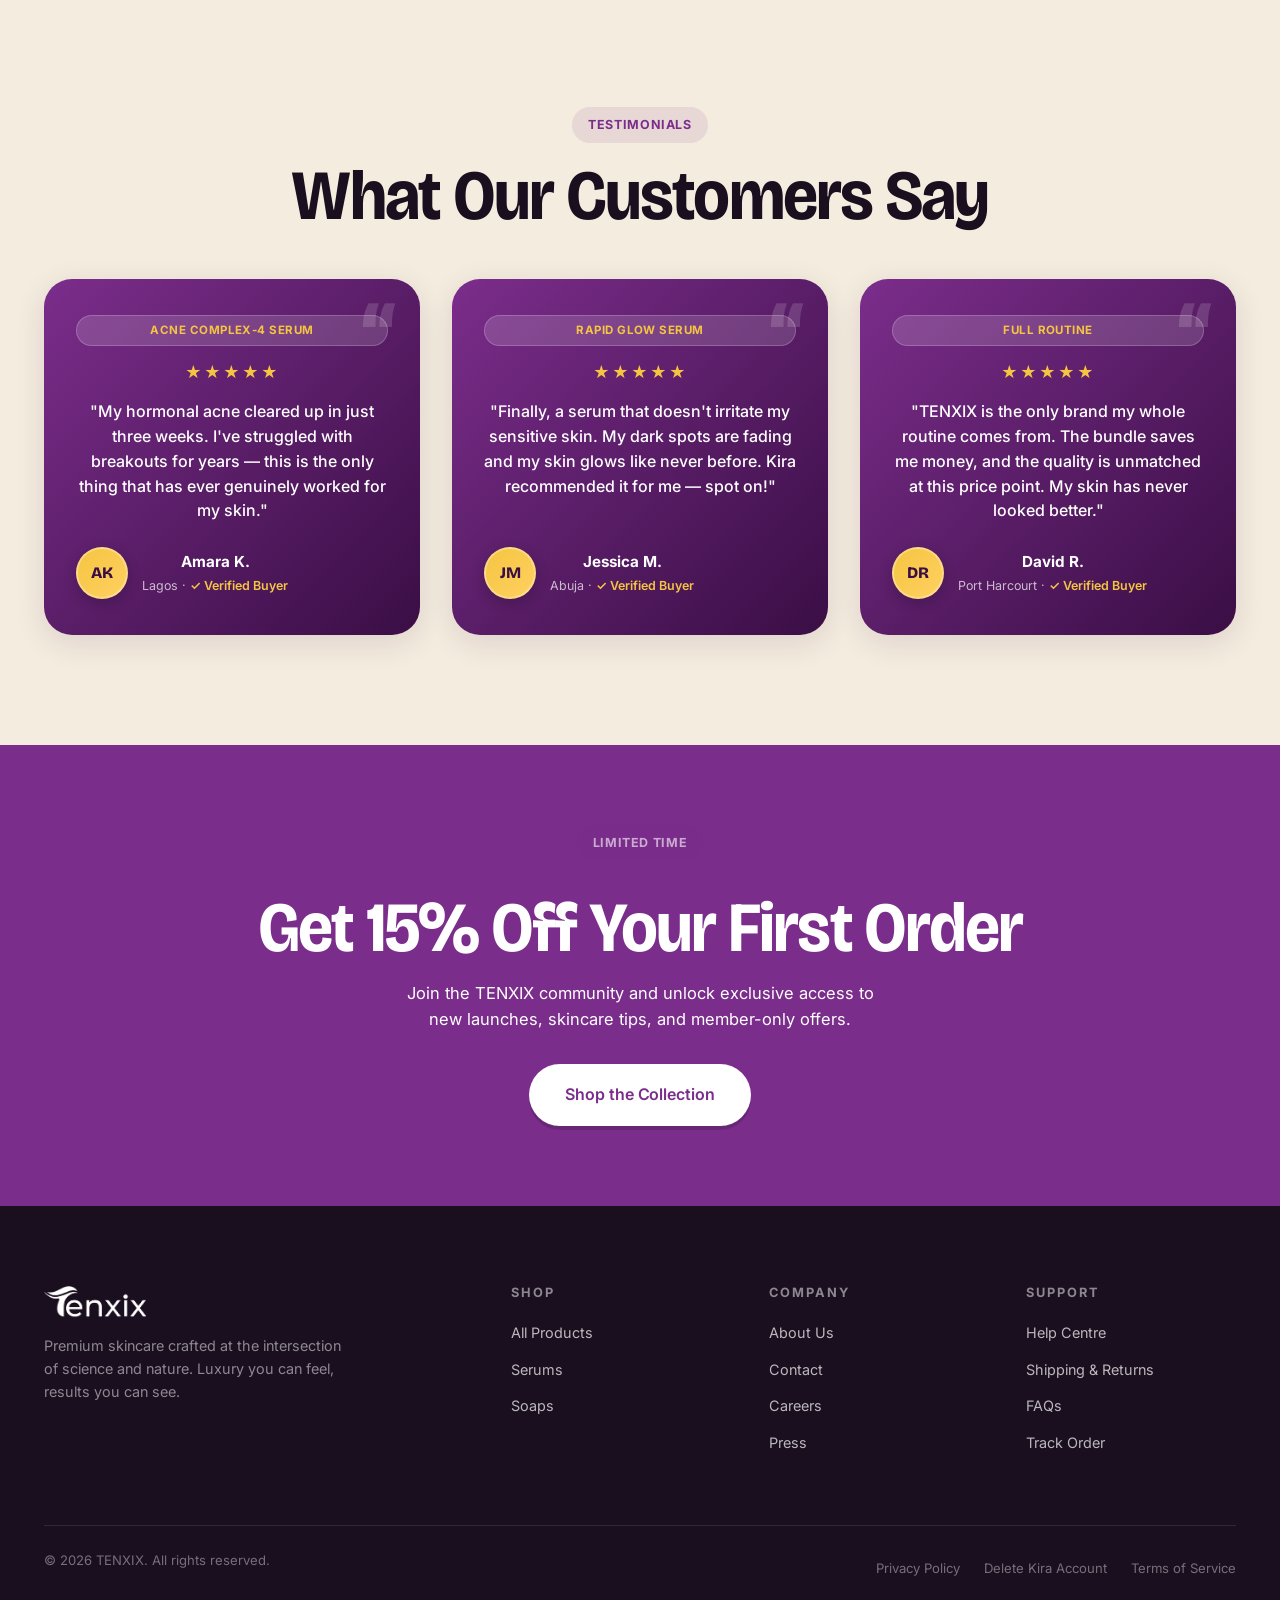
==== commit 1543bf32: "Add Kira account deletion page (required for Google Play submission) - New delete-account.html with " ====
--- a/index.html
+++ b/index.html
@@ -19,15 +19,15 @@
   <!-- ========== NAVBAR ========== -->
   <nav class="navbar" style="top:38px;">
     <div class="container">
-      <a href="index.html" class="nav-logo">
+      <a href="/" class="nav-logo">
         <img src="assets/images/tenxix-logo.png" alt="TENXIX">
       </a>
       <ul class="nav-links">
-        <li><a href="index.html" class="active">Home</a></li>
-        <li><a href="about.html">About</a></li>
-        <li><a href="products.html">Products</a></li>
-        <li><a href="shop.html">Shop</a></li>
-        <li><a href="contact.html">Contact</a></li>
+        <li><a href="/" class="active">Home</a></li>
+        <li><a href="/about">About</a></li>
+        <li><a href="/products">Products</a></li>
+        <li><a href="/shop">Shop</a></li>
+        <li><a href="/contact">Contact</a></li>
         <li><button class="btn-kira" onclick="openKira()"><span class="pulse-dot"></span> Try Kira AI</button></li>
       </ul>
       <a href="#" class="nav-cart" onclick="openCart(); return false;" aria-label="Open cart">&#9825;<span class="cart-count">0</span></a>
@@ -36,7 +36,7 @@
       </button>
     </div>
     <div class="nav-quick-actions">
-      <a href="shop.html" class="nav-quick-btn">Shop Now</a>
+      <a href="/shop" class="nav-quick-btn">Shop Now</a>
       <button class="nav-quick-btn nav-quick-btn-yellow" onclick="openKira()">Try Kira AI &rarr;</button>
     </div>
   </nav>
@@ -56,7 +56,7 @@
             <h1>Skincare That Actually <span class="squiggle-underline">Works.</span></h1>
             <p>Clinically formulated serums and soaps powered by Kira AI &mdash; the smartest way to glow.</p>
             <div class="hero-buttons">
-              <a href="shop.html" class="btn btn-yellow">Shop Bestsellers &rarr;</a>
+              <a href="/shop" class="btn btn-yellow">Shop Bestsellers &rarr;</a>
               <button class="btn btn-outline" onclick="openKira()" style="border-color:rgba(255,255,255,0.4);color:#fff;">Try Kira Free</button>
             </div>
           </div>
@@ -79,7 +79,7 @@
             <p>Africa's first AI skin analyser. Scan your skin in 60 seconds &mdash; get your personalised routine instantly.</p>
             <div class="hero-buttons">
               <button class="btn btn-yellow" onclick="openKira()">Analyse My Skin &rarr;</button>
-              <a href="about.html" class="btn btn-outline" style="border-color:rgba(255,255,255,0.4);color:#fff;">Learn More</a>
+              <a href="/about" class="btn btn-outline" style="border-color:rgba(255,255,255,0.4);color:#fff;">Learn More</a>
             </div>
           </div>
           <div class="hero-image">
@@ -108,8 +108,8 @@
             <h1>Your Glow-Up <em style="color:var(--yellow);font-style:italic;">Starts Here.</em></h1>
             <p>The Rapid Glow &amp; Corrector Serum &mdash; fades dark spots, brightens skin tone, and rejuvenates dull skin in just weeks.</p>
             <div class="hero-buttons">
-              <a href="products/rapid-glow-corrector-serum.html" class="btn btn-yellow">Shop The Glow &rarr;</a>
-              <a href="shop.html" class="btn btn-outline" style="border-color:rgba(255,255,255,0.4);color:#fff;">View All Products</a>
+              <a href="/products/rapid-glow-corrector-serum" class="btn btn-yellow">Shop The Glow &rarr;</a>
+              <a href="/shop" class="btn btn-outline" style="border-color:rgba(255,255,255,0.4);color:#fff;">View All Products</a>
             </div>
           </div>
           <div class="hero-image">
@@ -279,7 +279,7 @@
 
       <div class="products-grid">
 
-        <div class="product-card fade-up" onclick="window.location='products/acne-complex-4-serum.html'" style="cursor:pointer;">
+        <div class="product-card fade-up" onclick="window.location='/products/acne-complex-4-serum'" style="cursor:pointer;">
           <div class="product-image">
             <span class="product-badge">Bestseller</span>
             <img src="assets/images/acne-complex-4-mockup.jpg" alt="Acne Complex-4 Serum">
@@ -293,7 +293,7 @@
           </div>
         </div>
 
-        <div class="product-card fade-up" onclick="window.location='products/rapid-glow-corrector-serum.html'" style="cursor:pointer;">
+        <div class="product-card fade-up" onclick="window.location='/products/rapid-glow-corrector-serum'" style="cursor:pointer;">
           <div class="product-image">
             <span class="product-badge">Bestseller</span>
             <img src="assets/images/rapid-glow-corrector-mockup.jpg" alt="Rapid Glow &amp; Corrector Serum">
@@ -307,7 +307,7 @@
           </div>
         </div>
 
-        <div class="product-card fade-up" onclick="window.location='products/clear-glow-exfoliating-soap.html'" style="cursor:pointer;">
+        <div class="product-card fade-up" onclick="window.location='/products/clear-glow-exfoliating-soap'" style="cursor:pointer;">
           <div class="product-image">
             <span class="product-badge">Bestseller</span>
             <img src="assets/images/clearfix.jpg" alt="Clear Glow Exfoliating Soap">
@@ -335,7 +335,7 @@
           <h2>Beauty That Respects Your Skin — and the Planet</h2>
           <p>At TENXIX, we believe luxury skincare should never compromise. Every formula is dermatologist-tested, cruelty-free, and crafted with sustainably sourced ingredients that deliver visible results from the very first use.</p>
           <p>Born from a passion for clean beauty, TENXIX bridges the gap between clinical efficacy and indulgent self-care rituals.</p>
-          <a href="about.html" class="btn btn-outline" style="margin-top:8px;">Read Our Story</a>
+          <a href="/about" class="btn btn-outline" style="margin-top:8px;">Read Our Story</a>
         </div>
       </div>
     </div>
@@ -722,7 +722,7 @@
       <span class="sticker fade-up" style="margin-bottom:24px;">&#10024; The Glow Starts Here</span>
       <h2 class="headline-massive fade-up" style="color:#fff;margin: 24px 0 32px;">Clear Skin <em>Isn't Magic.</em><br>It's <span class="highlight-yellow" style="color:var(--purple-deep);">TENXIX.</span></h2>
       <p class="fade-up" style="color:rgba(255,255,255,0.85);max-width:600px;margin:0 auto 40px;font-size:1.15rem;">Three products. One glow-up. Backed by science, loved by thousands.</p>
-      <a href="shop.html" class="btn btn-yellow fade-up">Start Your Routine &rarr;</a>
+      <a href="/shop" class="btn btn-yellow fade-up">Start Your Routine &rarr;</a>
     </div>
   </section>
 
@@ -788,7 +788,7 @@
       <p class="section-label fade-up" style="color:rgba(255,255,255,0.6);">Limited Time</p>
       <h2 class="fade-up">Get 15% Off Your First Order</h2>
       <p class="fade-up">Join the TENXIX community and unlock exclusive access to new launches, skincare tips, and member-only offers.</p>
-      <a href="shop.html" class="btn btn-white fade-up">Shop the Collection</a>
+      <a href="/shop" class="btn btn-white fade-up">Shop the Collection</a>
     </div>
   </section>
 
@@ -803,16 +803,16 @@
         <div>
           <h4>Shop</h4>
           <ul>
-            <li><a href="products.html">All Products</a></li>
-            <li><a href="shop.html">Serums</a></li>
-            <li><a href="shop.html">Soaps</a></li>
+            <li><a href="/products">All Products</a></li>
+            <li><a href="/shop">Serums</a></li>
+            <li><a href="/shop">Soaps</a></li>
           </ul>
         </div>
         <div>
           <h4>Company</h4>
           <ul>
-            <li><a href="about.html">About Us</a></li>
-            <li><a href="contact.html">Contact</a></li>
+            <li><a href="/about">About Us</a></li>
+            <li><a href="/contact">Contact</a></li>
             <li><a href="#">Careers</a></li>
             <li><a href="#">Press</a></li>
           </ul>
@@ -820,7 +820,7 @@
         <div>
           <h4>Support</h4>
           <ul>
-            <li><a href="contact.html">Help Centre</a></li>
+            <li><a href="/contact">Help Centre</a></li>
             <li><a href="#">Shipping & Returns</a></li>
             <li><a href="#">FAQs</a></li>
             <li><a href="#">Track Order</a></li>
@@ -830,7 +830,8 @@
       <div class="footer-bottom">
         <p>&copy; 2026 TENXIX. All rights reserved.</p>
         <div class="footer-bottom-links">
-          <a href="privacy-policy.html">Privacy Policy</a>
+          <a href="/privacy-policy">Privacy Policy</a>
+          <a href="/delete-account">Delete Kira Account</a>
           <a href="#">Terms of Service</a>
         </div>
       </div>
@@ -880,7 +881,7 @@
         <span>Subtotal</span>
         <span class="cart-total-amount">&#8358;0</span>
       </div>
-      <a href="checkout.html" class="btn btn-primary cart-checkout-btn">
+      <a href="/checkout" class="btn btn-primary cart-checkout-btn">
         <svg viewBox="0 0 24 24" fill="currentColor"><path d="M18 8h-1V6c0-2.76-2.24-5-5-5S7 3.24 7 6v2H6c-1.1 0-2 .9-2 2v10c0 1.1.9 2 2 2h12c1.1 0 2-.9 2-2V10c0-1.1-.9-2-2-2zm-6 9c-1.1 0-2-.9-2-2s.9-2 2-2 2 .9 2 2-.9 2-2 2zm3.1-9H8.9V6c0-1.71 1.39-3.1 3.1-3.1 1.71 0 3.1 1.39 3.1 3.1v2z"/></svg>
         Secure Checkout
       </a>
